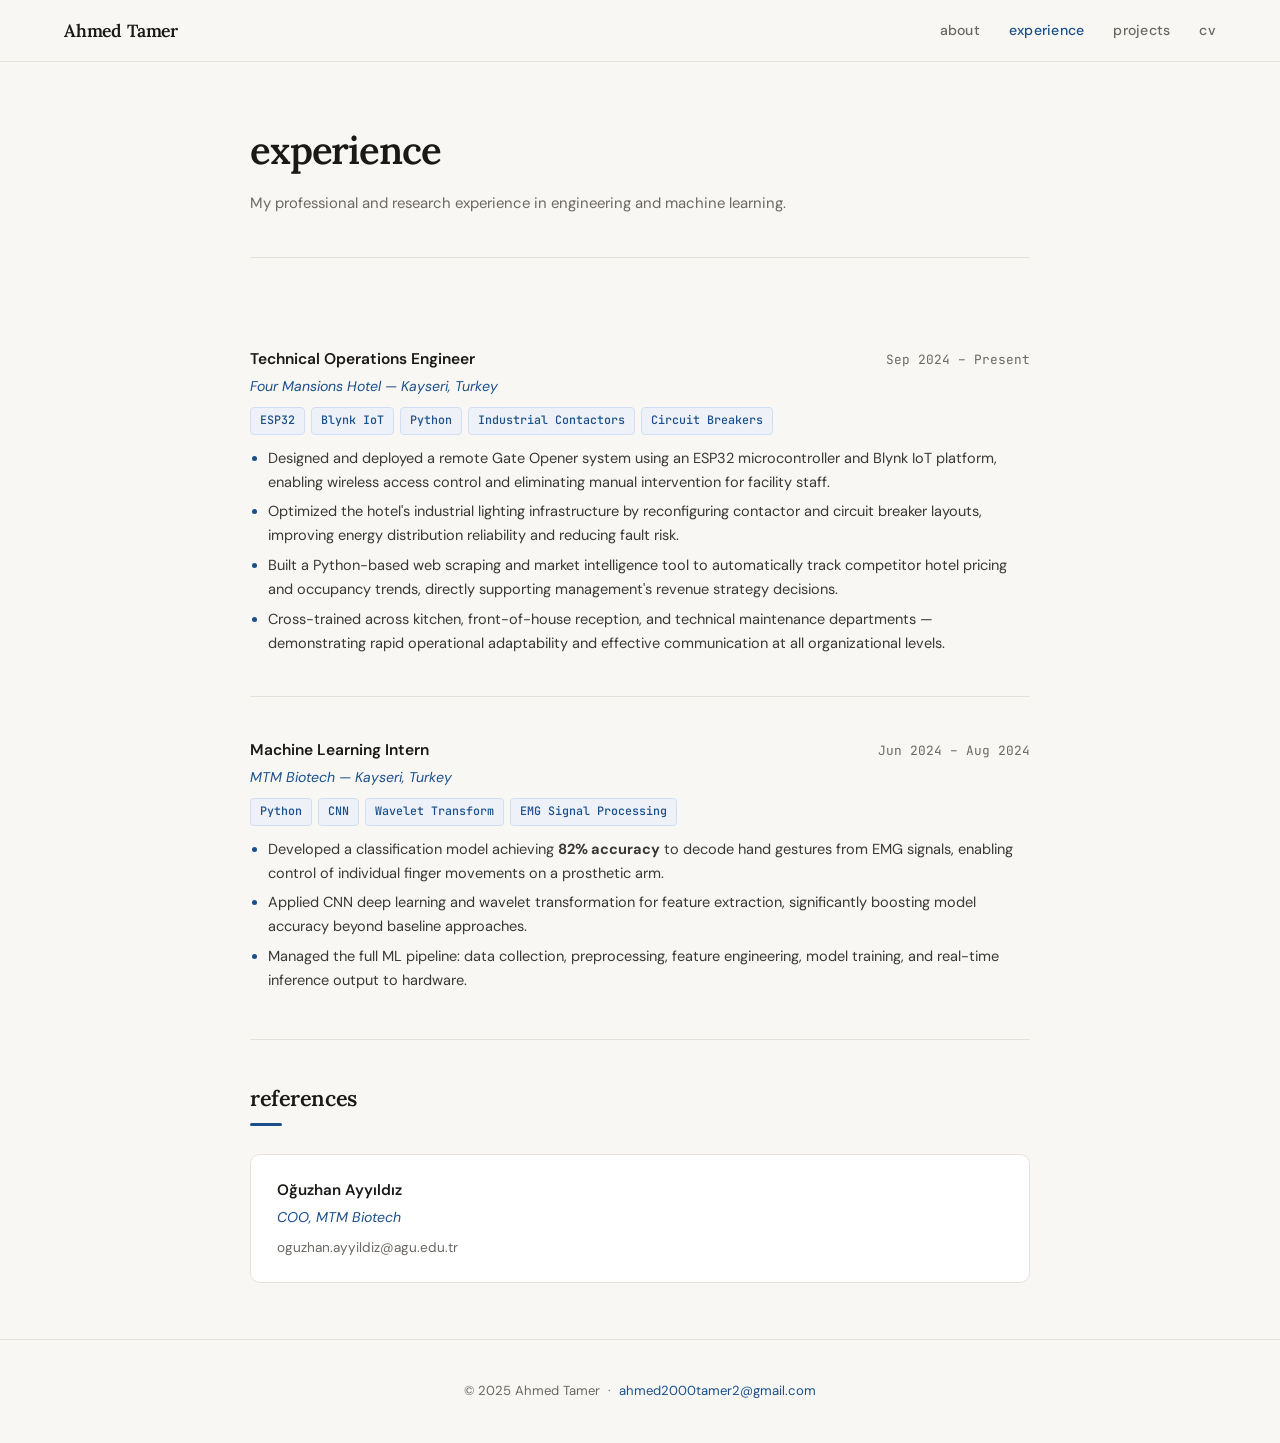
==== experience.html @ ce0d5259 "Add files via upload" ====
<!DOCTYPE html>
<html lang="en">
<head>
  <meta charset="UTF-8"/>
  <meta name="viewport" content="width=device-width, initial-scale=1.0"/>
  <title>Experience | Ahmed Tamer</title>
  <link rel="stylesheet" href="assets/style.css"/>
</head>
<body>
<nav>
  <a class="nav-brand" href="index.html">Ahmed Tamer</a>
  <ul class="nav-links">
    <li><a href="index.html">about</a></li>
    <li><a href="experience.html" class="active">experience</a></li>
    <li><a href="projects.html">projects</a></li>
    <li><a href="assets/pdf/cv.pdf" target="_blank">cv</a></li>
  </ul>
</nav>

<main class="page">
  <div class="page-header fade-up">
    <h1>experience</h1>
    <p>My professional and research experience in engineering and machine learning.</p>
  </div>

  <section class="fade-up">
    <div class="exp-item">
      <div class="exp-header">
        <span class="exp-title">Technical Operations Engineer</span>
        <span class="exp-date">Sep 2024 – Present</span>
      </div>
      <div class="exp-company">Four Mansions Hotel — Kayseri, Turkey</div>
      <div class="tech-stack">
        <span class="tag">ESP32</span>
        <span class="tag">Blynk IoT</span>
        <span class="tag">Python</span>
        <span class="tag">Industrial Contactors</span>
        <span class="tag">Circuit Breakers</span>
      </div>
      <ul class="exp-bullets">
        <li>Designed and deployed a remote Gate Opener system using an ESP32 microcontroller and Blynk IoT platform, enabling wireless access control and eliminating manual intervention for facility staff.</li>
        <li>Optimized the hotel's industrial lighting infrastructure by reconfiguring contactor and circuit breaker layouts, improving energy distribution reliability and reducing fault risk.</li>
        <li>Built a Python-based web scraping and market intelligence tool to automatically track competitor hotel pricing and occupancy trends, directly supporting management's revenue strategy decisions.</li>
        <li>Cross-trained across kitchen, front-of-house reception, and technical maintenance departments — demonstrating rapid operational adaptability and effective communication at all organizational levels.</li>
      </ul>
    </div>

    <div class="exp-item" style="margin-top:2.5rem; padding-top:2.5rem; border-top:1px solid var(--border);">
      <div class="exp-header">
        <span class="exp-title">Machine Learning Intern</span>
        <span class="exp-date">Jun 2024 – Aug 2024</span>
      </div>
      <div class="exp-company">MTM Biotech — Kayseri, Turkey</div>
      <div class="tech-stack">
        <span class="tag">Python</span>
        <span class="tag">CNN</span>
        <span class="tag">Wavelet Transform</span>
        <span class="tag">EMG Signal Processing</span>
      </div>
      <ul class="exp-bullets">
        <li>Developed a classification model achieving <strong>82% accuracy</strong> to decode hand gestures from EMG signals, enabling control of individual finger movements on a prosthetic arm.</li>
        <li>Applied CNN deep learning and wavelet transformation for feature extraction, significantly boosting model accuracy beyond baseline approaches.</li>
        <li>Managed the full ML pipeline: data collection, preprocessing, feature engineering, model training, and real-time inference output to hardware.</li>
      </ul>
    </div>
  </section>

  <!-- REFERENCE -->
  <section class="fade-up">
    <h2 class="section-title">references</h2>
    <div style="background:var(--surface);border:1px solid var(--border);border-radius:10px;padding:1.4rem 1.6rem;">
      <div style="font-weight:600;font-size:0.95rem;">Oğuzhan Ayyıldız</div>
      <div style="font-size:0.88rem;color:var(--accent);font-style:italic;margin-top:0.15rem;">COO, MTM Biotech</div>
      <a href="mailto:oguzhan.ayyildiz@agu.edu.tr" style="font-size:0.85rem;color:var(--muted);text-decoration:none;display:inline-block;margin-top:0.35rem;">oguzhan.ayyildiz@agu.edu.tr</a>
    </div>
  </section>
</main>

<footer>
  <p>© 2025 Ahmed Tamer &nbsp;·&nbsp; <a href="mailto:ahmed2000tamer2@gmail.com">ahmed2000tamer2@gmail.com</a></p>
</footer>
</body>
</html>
---- assets/style.css ----
@import url('https://fonts.googleapis.com/css2?family=Lora:ital,wght@0,400;0,600;1,400&family=DM+Sans:wght@300;400;500;600&family=JetBrains+Mono:wght@400;500&display=swap');

:root {
  --bg: #f8f7f4;
  --surface: #ffffff;
  --border: #e5e2db;
  --text: #1a1917;
  --muted: #6b6762;
  --accent: #1a4f8a;
  --accent-light: #e8f0fb;
  --tag-bg: #eef2f8;
  --tag-text: #1a4f8a;
  --nav-h: 62px;
}

*, *::before, *::after { box-sizing: border-box; margin: 0; padding: 0; }
html { scroll-behavior: smooth; }
body {
  font-family: 'DM Sans', sans-serif;
  background: var(--bg);
  color: var(--text);
  font-size: 15.5px;
  line-height: 1.7;
}

/* NAV */
nav {
  position: sticky; top: 0; z-index: 100;
  background: rgba(248,247,244,0.93);
  backdrop-filter: blur(10px);
  border-bottom: 1px solid var(--border);
  height: var(--nav-h);
  display: flex; align-items: center; justify-content: space-between;
  padding: 0 clamp(1.5rem, 5vw, 4rem);
}
.nav-brand {
  font-family: 'Lora', serif; font-size: 1.1rem; font-weight: 600;
  color: var(--text); text-decoration: none; letter-spacing: -0.01em;
}
.nav-links { display: flex; gap: 1.8rem; list-style: none; }
.nav-links a {
  font-size: 0.88rem; font-weight: 500; color: var(--muted);
  text-decoration: none; letter-spacing: 0.02em; text-transform: lowercase;
  transition: color 0.2s;
}
.nav-links a:hover, .nav-links a.active { color: var(--accent); }

/* LAYOUT */
.page { max-width: 860px; margin: 0 auto; padding: 0 clamp(1.2rem, 4vw, 2.5rem); }

/* PAGE HEADER */
.page-header { padding: 3.5rem 0 2.5rem; border-bottom: 1px solid var(--border); margin-bottom: 3rem; }
.page-header h1 {
  font-family: 'Lora', serif; font-size: clamp(1.8rem, 4vw, 2.4rem);
  font-weight: 600; letter-spacing: -0.03em;
}
.page-header p { color: var(--muted); font-size: 0.93rem; margin-top: 0.5rem; }

/* SECTION */
section { padding: 2.5rem 0; border-bottom: 1px solid var(--border); }
section:last-of-type { border-bottom: none; }
.section-title {
  font-family: 'Lora', serif; font-size: 1.35rem; font-weight: 600;
  letter-spacing: -0.02em; margin-bottom: 1.8rem;
}
.section-title::after {
  content: ''; display: block; width: 32px; height: 3px;
  background: var(--accent); margin-top: 0.4rem; border-radius: 2px;
}

/* TAGS */
.tech-stack { display: flex; flex-wrap: wrap; gap: 0.4rem; margin-bottom: 0.75rem; }
.tag {
  font-size: 0.73rem; font-family: 'JetBrains Mono', monospace;
  background: var(--tag-bg); color: var(--tag-text);
  border-radius: 4px; padding: 0.18rem 0.55rem;
  border: 1px solid #d0dff5; font-weight: 500;
}

/* EXPERIENCE */
.exp-item { margin-bottom: 2.2rem; }
.exp-item:last-child { margin-bottom: 0; }
.exp-header { display: flex; justify-content: space-between; align-items: baseline; flex-wrap: wrap; gap: 0.3rem; margin-bottom: 0.2rem; }
.exp-title { font-weight: 600; font-size: 0.97rem; }
.exp-date { font-size: 0.8rem; color: var(--muted); font-family: 'JetBrains Mono', monospace; white-space: nowrap; }
.exp-company { font-size: 0.88rem; color: var(--accent); margin-bottom: 0.5rem; font-style: italic; }
.exp-bullets { padding-left: 1.1rem; }
.exp-bullets li { font-size: 0.91rem; color: #3a3835; margin-bottom: 0.35rem; line-height: 1.65; }
.exp-bullets li::marker { color: var(--accent); }

/* PROJECT CARDS */
.projects-grid { display: grid; grid-template-columns: repeat(auto-fill, minmax(360px, 1fr)); gap: 1.2rem; }
.project-card {
  background: var(--surface); border: 1px solid var(--border); border-radius: 10px;
  padding: 1.4rem 1.5rem; transition: border-color 0.2s, box-shadow 0.2s, transform 0.2s;
  position: relative; overflow: hidden;
}
.project-card::before {
  content: ''; position: absolute; top: 0; left: 0; right: 0; height: 3px;
  background: linear-gradient(90deg, var(--accent), #2d6bb0); opacity: 0; transition: opacity 0.25s;
}
.project-card:hover { border-color: #c8d8f0; box-shadow: 0 4px 20px rgba(26,79,138,0.08); transform: translateY(-2px); }
.project-card:hover::before { opacity: 1; }
.project-card-header { display: flex; justify-content: space-between; align-items: flex-start; gap: 0.8rem; margin-bottom: 0.5rem; }
.project-name { font-weight: 600; font-size: 0.94rem; line-height: 1.3; }
.project-date-tag {
  font-size: 0.72rem; font-family: 'JetBrains Mono', monospace; color: var(--muted);
  background: var(--bg); border: 1px solid var(--border); border-radius: 4px;
  padding: 0.15rem 0.45rem; white-space: nowrap; flex-shrink: 0;
}
.project-desc { font-size: 0.86rem; color: var(--muted); line-height: 1.6; margin-bottom: 0.9rem; }
.ongoing-badge {
  display: inline-block; font-size: 0.7rem; font-family: 'JetBrains Mono', monospace;
  background: #fff3e0; color: #bf6800; border: 1px solid #ffd08a;
  border-radius: 99px; padding: 0.12rem 0.55rem; margin-bottom: 0.6rem; font-weight: 500;
}

/* SKILLS */
.skills-grid { display: grid; grid-template-columns: repeat(auto-fill, minmax(260px, 1fr)); gap: 1.2rem; }
.skill-group { background: var(--surface); border: 1px solid var(--border); border-radius: 10px; padding: 1.2rem 1.4rem; }
.skill-group-label { font-size: 0.75rem; font-weight: 600; text-transform: uppercase; letter-spacing: 0.08em; color: var(--accent); margin-bottom: 0.75rem; }
.skill-tags { display: flex; flex-wrap: wrap; gap: 0.4rem; }

/* EDUCATION */
.edu-block { display: flex; justify-content: space-between; align-items: start; flex-wrap: wrap; gap: 0.8rem; padding: 1.4rem; background: var(--surface); border: 1px solid var(--border); border-radius: 10px; }
.edu-degree { font-weight: 600; font-size: 0.97rem; }
.edu-uni { font-size: 0.88rem; color: var(--accent); font-style: italic; margin-top: 0.15rem; }
.edu-detail { font-size: 0.85rem; color: var(--muted); margin-top: 0.35rem; }
.edu-gpa { font-family: 'JetBrains Mono', monospace; font-size: 0.85rem; color: var(--muted); background: var(--bg); border: 1px solid var(--border); border-radius: 6px; padding: 0.3rem 0.8rem; text-align: center; white-space: nowrap; }
.edu-gpa span { display: block; font-size: 1.15rem; font-weight: 600; color: var(--accent); }

/* CONTACT CHIPS */
.contact-chip {
  display: inline-flex; align-items: center; gap: 0.4rem;
  padding: 0.32rem 0.85rem; background: var(--surface);
  border: 1px solid var(--border); border-radius: 99px;
  font-size: 0.8rem; color: var(--muted); text-decoration: none; transition: border-color 0.2s, color 0.2s;
}
.contact-chip:hover { border-color: var(--accent); color: var(--accent); }
.contact-chip svg { width: 13px; height: 13px; }

/* FOOTER */
footer { text-align: center; padding: 2.5rem 1rem; font-size: 0.82rem; color: var(--muted); border-top: 1px solid var(--border); margin-top: 1rem; }
footer a { color: var(--accent); text-decoration: none; }

/* FADE */
@keyframes fadeUp { from { opacity:0; transform:translateY(16px); } to { opacity:1; transform:translateY(0); } }
.fade-up { animation: fadeUp 0.55s ease both; }

/* RESPONSIVE */
@media (max-width: 640px) {
  .projects-grid { grid-template-columns: 1fr; }
  .skills-grid { grid-template-columns: 1fr; }
  #about-hero { grid-template-columns: 1fr; }
  .hero-avatar { order: -1; }
}
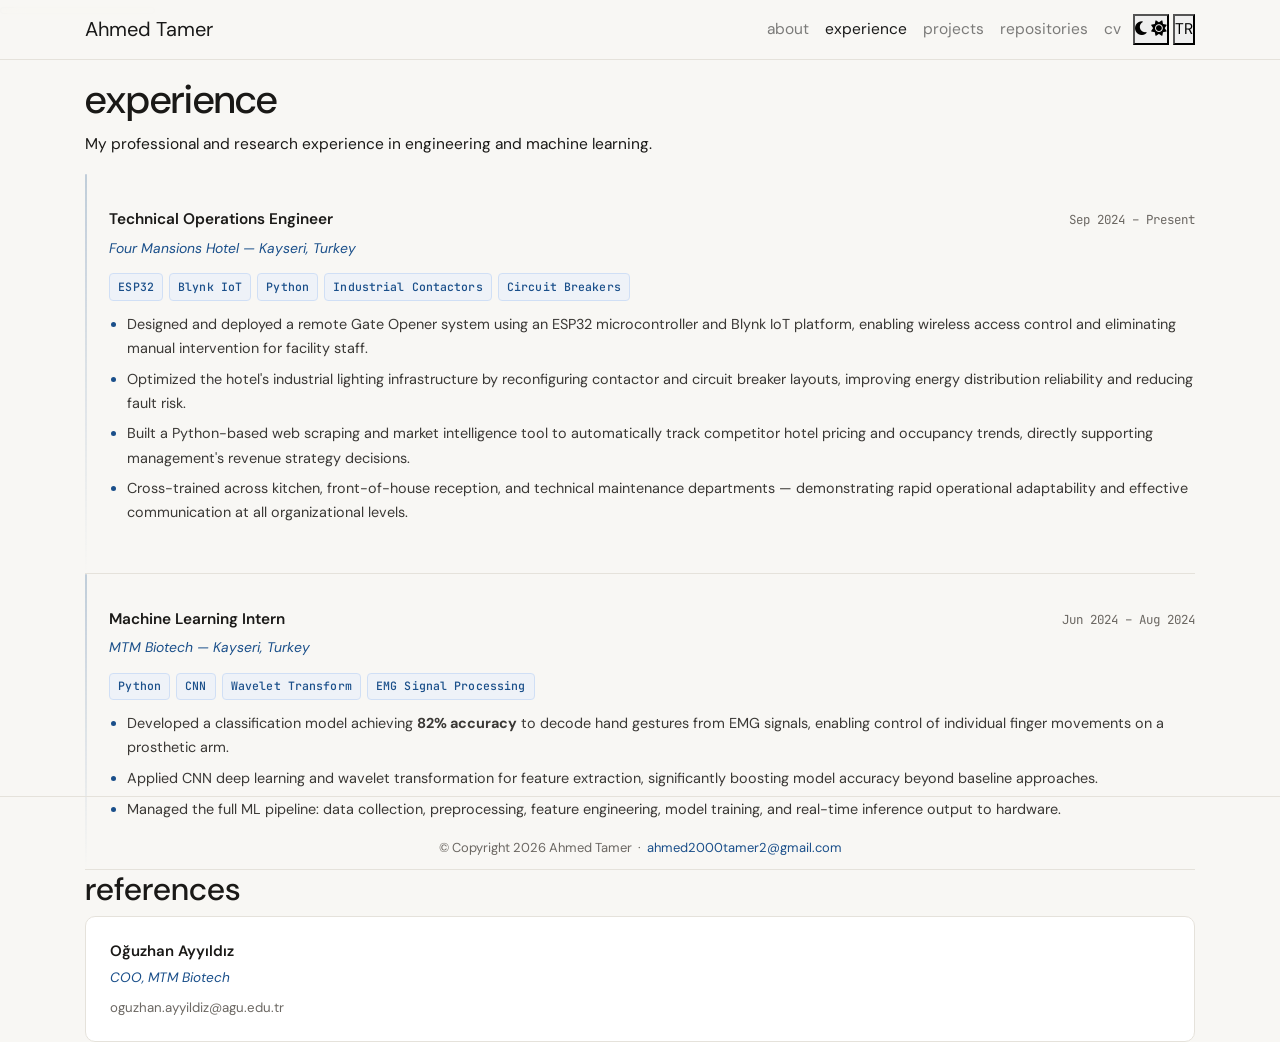
==== commit c9b9df47: "Update experience.html" ====
--- a/experience.html
+++ b/experience.html
@@ -1,83 +1,221 @@
 <!DOCTYPE html>
-<html lang="en">
+<html lang="en" data-theme="light" data-lang="en">
 <head>
   <meta charset="UTF-8"/>
   <meta name="viewport" content="width=device-width, initial-scale=1.0"/>
   <title>Experience | Ahmed Tamer</title>
+  <link rel="icon" type="image/jpeg" href="assets/img/ahmed1.jpeg">
+  <link rel="stylesheet" href="https://cdnjs.cloudflare.com/ajax/libs/bootstrap/4.6.2/css/bootstrap.min.css"/>
+  <link rel="stylesheet" href="https://cdnjs.cloudflare.com/ajax/libs/font-awesome/6.5.0/css/all.min.css"/>
+  <link rel="preconnect" href="https://fonts.googleapis.com">
+  <link href="https://fonts.googleapis.com/css2?family=Lora:ital,wght@0,400;0,600;0,700;1,400&family=DM+Sans:wght@300;400;500;600&family=JetBrains+Mono:wght@400;500&display=swap" rel="stylesheet">
   <link rel="stylesheet" href="assets/style.css"/>
 </head>
-<body>
-<nav>
-  <a class="nav-brand" href="index.html">Ahmed Tamer</a>
-  <ul class="nav-links">
-    <li><a href="index.html">about</a></li>
-    <li><a href="experience.html" class="active">experience</a></li>
-    <li><a href="projects.html">projects</a></li>
-    <li><a href="assets/pdf/cv.pdf" target="_blank">cv</a></li>
-  </ul>
-</nav>
-
-<main class="page">
-  <div class="page-header fade-up">
-    <h1>experience</h1>
-    <p>My professional and research experience in engineering and machine learning.</p>
+<body class="fixed-top-nav">
+
+<!-- ── NAVBAR ── -->
+<header>
+  <nav id="navbar" class="navbar navbar-light navbar-expand-sm fixed-top">
+    <div class="container">
+      <a class="navbar-brand" href="index.html">Ahmed Tamer</a>
+      <button class="navbar-toggler collapsed ml-auto" type="button"
+        data-toggle="collapse" data-target="#navbarNav"
+        aria-controls="navbarNav" aria-expanded="false" aria-label="Toggle navigation">
+        <span class="sr-only">Toggle navigation</span>
+        <span class="icon-bar top-bar"></span>
+        <span class="icon-bar middle-bar"></span>
+        <span class="icon-bar bottom-bar"></span>
+      </button>
+      <div class="collapse navbar-collapse text-right" id="navbarNav">
+        <ul class="navbar-nav ml-auto flex-nowrap align-items-center">
+          <li class="nav-item"><a class="nav-link" href="index.html" data-i18n="nav_about">about</a></li>
+          <li class="nav-item active"><a class="nav-link" href="experience.html" data-i18n="nav_experience">experience</a></li>
+          <li class="nav-item"><a class="nav-link" href="projects.html" data-i18n="nav_projects">projects</a></li>
+          <li class="nav-item"><a class="nav-link" href="repositories.html" data-i18n="nav_repositories">repositories</a></li>
+          <li class="nav-item"><a class="nav-link" href="assets/pdf/cv.pdf" target="_blank" data-i18n="nav_cv">cv</a></li>
+          <li class="nav-item ml-1">
+            <button id="light-toggle" title="Change theme">
+              <i class="fas fa-moon"></i>
+              <i class="fas fa-sun"></i>
+            </button>
+          </li>
+          <li class="nav-item ml-1">
+            <button id="lang-toggle" title="Change language">TR</button>
+          </li>
+        </ul>
+      </div>
+    </div>
+  </nav>
+  <progress id="progress" value="0">
+    <div class="progress-container"><span class="progress-bar"></span></div>
+  </progress>
+</header>
+
+<!-- ── MAIN ── -->
+<div class="container mt-5">
+  <div class="post fade-up">
+    <article>
+
+      <h1 class="page-h1" data-i18n="page_h1">experience</h1>
+      <p class="page-subtitle" data-i18n="page_subtitle">My professional and research experience in engineering and machine learning.</p>
+
+      <!-- EXP 1 -->
+      <div class="exp-item">
+        <div class="exp-header">
+          <span class="exp-title" data-i18n="exp1_title">Technical Operations Engineer</span>
+          <span class="exp-date" data-i18n="exp1_date">Sep 2024 – Present</span>
+        </div>
+        <div class="exp-company" data-i18n="exp1_company">Four Mansions Hotel — Kayseri, Turkey</div>
+        <div class="tech-stack">
+          <span class="tag">ESP32</span>
+          <span class="tag">Blynk IoT</span>
+          <span class="tag">Python</span>
+          <span class="tag">Industrial Contactors</span>
+          <span class="tag">Circuit Breakers</span>
+        </div>
+        <ul class="exp-bullets" data-i18n="exp1_bullets" data-i18n-html>
+          <li>Designed and deployed a remote Gate Opener system using an ESP32 microcontroller and Blynk IoT platform, enabling wireless access control and eliminating manual intervention for facility staff.</li>
+          <li>Optimized the hotel's industrial lighting infrastructure by reconfiguring contactor and circuit breaker layouts, improving energy distribution reliability and reducing fault risk.</li>
+          <li>Built a Python-based web scraping and market intelligence tool to automatically track competitor hotel pricing and occupancy trends, directly supporting management's revenue strategy decisions.</li>
+          <li>Cross-trained across kitchen, front-of-house reception, and technical maintenance departments — demonstrating rapid operational adaptability and effective communication at all organizational levels.</li>
+        </ul>
+      </div>
+
+      <!-- EXP 2 -->
+      <div class="exp-item exp-divider">
+        <div class="exp-header">
+          <span class="exp-title" data-i18n="exp2_title">Machine Learning Intern</span>
+          <span class="exp-date" data-i18n="exp2_date">Jun 2024 – Aug 2024</span>
+        </div>
+        <div class="exp-company" data-i18n="exp2_company">MTM Biotech — Kayseri, Turkey</div>
+        <div class="tech-stack">
+          <span class="tag">Python</span>
+          <span class="tag">CNN</span>
+          <span class="tag">Wavelet Transform</span>
+          <span class="tag">EMG Signal Processing</span>
+        </div>
+        <ul class="exp-bullets" data-i18n="exp2_bullets" data-i18n-html>
+          <li>Developed a classification model achieving <strong>82% accuracy</strong> to decode hand gestures from EMG signals, enabling control of individual finger movements on a prosthetic arm.</li>
+          <li>Applied CNN deep learning and wavelet transformation for feature extraction, significantly boosting model accuracy beyond baseline approaches.</li>
+          <li>Managed the full ML pipeline: data collection, preprocessing, feature engineering, model training, and real-time inference output to hardware.</li>
+        </ul>
+      </div>
+
+      <!-- REFERENCES -->
+      <h2 data-i18n="section_references">references</h2>
+      <div class="ref-card">
+        <div class="ref-name">Oğuzhan Ayyıldız</div>
+        <div class="ref-role" data-i18n="ref_role">COO, MTM Biotech</div>
+        <a class="ref-email" href="mailto:oguzhan.ayyildiz@agu.edu.tr">oguzhan.ayyildiz@agu.edu.tr</a>
+      </div>
+
+    </article>
   </div>
-
-  <section class="fade-up">
-    <div class="exp-item">
-      <div class="exp-header">
-        <span class="exp-title">Technical Operations Engineer</span>
-        <span class="exp-date">Sep 2024 – Present</span>
-      </div>
-      <div class="exp-company">Four Mansions Hotel — Kayseri, Turkey</div>
-      <div class="tech-stack">
-        <span class="tag">ESP32</span>
-        <span class="tag">Blynk IoT</span>
-        <span class="tag">Python</span>
-        <span class="tag">Industrial Contactors</span>
-        <span class="tag">Circuit Breakers</span>
-      </div>
-      <ul class="exp-bullets">
-        <li>Designed and deployed a remote Gate Opener system using an ESP32 microcontroller and Blynk IoT platform, enabling wireless access control and eliminating manual intervention for facility staff.</li>
-        <li>Optimized the hotel's industrial lighting infrastructure by reconfiguring contactor and circuit breaker layouts, improving energy distribution reliability and reducing fault risk.</li>
-        <li>Built a Python-based web scraping and market intelligence tool to automatically track competitor hotel pricing and occupancy trends, directly supporting management's revenue strategy decisions.</li>
-        <li>Cross-trained across kitchen, front-of-house reception, and technical maintenance departments — demonstrating rapid operational adaptability and effective communication at all organizational levels.</li>
-      </ul>
-    </div>
-
-    <div class="exp-item" style="margin-top:2.5rem; padding-top:2.5rem; border-top:1px solid var(--border);">
-      <div class="exp-header">
-        <span class="exp-title">Machine Learning Intern</span>
-        <span class="exp-date">Jun 2024 – Aug 2024</span>
-      </div>
-      <div class="exp-company">MTM Biotech — Kayseri, Turkey</div>
-      <div class="tech-stack">
-        <span class="tag">Python</span>
-        <span class="tag">CNN</span>
-        <span class="tag">Wavelet Transform</span>
-        <span class="tag">EMG Signal Processing</span>
-      </div>
-      <ul class="exp-bullets">
-        <li>Developed a classification model achieving <strong>82% accuracy</strong> to decode hand gestures from EMG signals, enabling control of individual finger movements on a prosthetic arm.</li>
-        <li>Applied CNN deep learning and wavelet transformation for feature extraction, significantly boosting model accuracy beyond baseline approaches.</li>
-        <li>Managed the full ML pipeline: data collection, preprocessing, feature engineering, model training, and real-time inference output to hardware.</li>
-      </ul>
-    </div>
-  </section>
-
-  <!-- REFERENCE -->
-  <section class="fade-up">
-    <h2 class="section-title">references</h2>
-    <div style="background:var(--surface);border:1px solid var(--border);border-radius:10px;padding:1.4rem 1.6rem;">
-      <div style="font-weight:600;font-size:0.95rem;">Oğuzhan Ayyıldız</div>
-      <div style="font-size:0.88rem;color:var(--accent);font-style:italic;margin-top:0.15rem;">COO, MTM Biotech</div>
-      <a href="mailto:oguzhan.ayyildiz@agu.edu.tr" style="font-size:0.85rem;color:var(--muted);text-decoration:none;display:inline-block;margin-top:0.35rem;">oguzhan.ayyildiz@agu.edu.tr</a>
-    </div>
-  </section>
-</main>
-
-<footer>
-  <p>© 2025 Ahmed Tamer &nbsp;·&nbsp; <a href="mailto:ahmed2000tamer2@gmail.com">ahmed2000tamer2@gmail.com</a></p>
+</div>
+
+<!-- ── FOOTER ── -->
+<footer class="fixed-bottom">
+  <div class="container mt-0">
+    <span data-i18n="footer_copy">© Copyright 2026 Ahmed Tamer</span>
+    &nbsp;·&nbsp; <a href="mailto:ahmed2000tamer2@gmail.com">ahmed2000tamer2@gmail.com</a>
+  </div>
 </footer>
+
+<script src="https://cdnjs.cloudflare.com/ajax/libs/jquery/3.6.0/jquery.min.js"></script>
+<script src="https://cdnjs.cloudflare.com/ajax/libs/bootstrap/4.6.2/js/bootstrap.bundle.min.js"></script>
+<script>
+const i18n = {
+  en: {
+    page_title: "Experience | Ahmed Tamer",
+    nav_about: "about", nav_experience: "experience", nav_projects: "projects",
+    nav_repositories: "repositories", nav_cv: "cv",
+    page_h1: "experience",
+    page_subtitle: "My professional and research experience in engineering and machine learning.",
+    exp1_title: "Technical Operations Engineer",
+    exp1_date: "Sep 2024 – Present",
+    exp1_company: "Four Mansions Hotel — Kayseri, Turkey",
+    exp1_bullets: `
+      <li>Designed and deployed a remote Gate Opener system using an ESP32 microcontroller and Blynk IoT platform, enabling wireless access control and eliminating manual intervention for facility staff.</li>
+      <li>Optimized the hotel's industrial lighting infrastructure by reconfiguring contactor and circuit breaker layouts, improving energy distribution reliability and reducing fault risk.</li>
+      <li>Built a Python-based web scraping and market intelligence tool to automatically track competitor hotel pricing and occupancy trends, directly supporting management's revenue strategy decisions.</li>
+      <li>Cross-trained across kitchen, front-of-house reception, and technical maintenance departments — demonstrating rapid operational adaptability and effective communication at all organizational levels.</li>`,
+    exp2_title: "Machine Learning Intern",
+    exp2_date: "Jun 2024 – Aug 2024",
+    exp2_company: "MTM Biotech — Kayseri, Turkey",
+    exp2_bullets: `
+      <li>Developed a classification model achieving <strong>82% accuracy</strong> to decode hand gestures from EMG signals, enabling control of individual finger movements on a prosthetic arm.</li>
+      <li>Applied CNN deep learning and wavelet transformation for feature extraction, significantly boosting model accuracy beyond baseline approaches.</li>
+      <li>Managed the full ML pipeline: data collection, preprocessing, feature engineering, model training, and real-time inference output to hardware.</li>`,
+    section_references: "references",
+    ref_role: "COO, MTM Biotech",
+    footer_copy: "© Copyright 2026 Ahmed Tamer"
+  },
+  tr: {
+    page_title: "Deneyim | Ahmed Tamer",
+    nav_about: "hakkımda", nav_experience: "deneyim", nav_projects: "projeler",
+    nav_repositories: "depolar", nav_cv: "özgeçmiş",
+    page_h1: "deneyim",
+    page_subtitle: "Mühendislik ve makine öğrenmesindeki mesleki ve araştırma deneyimim.",
+    exp1_title: "Teknik Operasyon Mühendisi",
+    exp1_date: "Eyl 2024 – Günümüz",
+    exp1_company: "Four Mansions Hotel — Kayseri, Türkiye",
+    exp1_bullets: `
+      <li>ESP32 mikrodenetleyici ve Blynk IoT platformu kullanarak uzaktan Kapı Açma sistemi tasarlayıp konuşlandırdım; tesis personeli için kablosuz erişim kontrolü sağlayarak manuel müdahale ihtiyacını ortadan kaldırdım.</li>
+      <li>Kontaktör ve devre kesici düzenlemelerini yeniden yapılandırarak otelin endüstriyel aydınlatma altyapısını optimize ettim; enerji dağıtım güvenilirliğini artırırken arıza riskini azalttım.</li>
+      <li>Rakip otel fiyatlandırma ve doluluk trendlerini otomatik takip eden Python tabanlı web kazıma ve pazar istihbarat aracı geliştirdim; yönetimin gelir stratejisi kararlarını doğrudan destekledim.</li>
+      <li>Mutfak, resepsiyon ve teknik bakım departmanlarında çapraz eğitim aldım — hızlı operasyonel uyum yeteneği ve tüm organizasyon düzeylerinde etkili iletişim becerisi sergiledim.</li>`,
+    exp2_title: "Makine Öğrenmesi Stajyeri",
+    exp2_date: "Haz 2024 – Ağu 2024",
+    exp2_company: "MTM Biotech — Kayseri, Türkiye",
+    exp2_bullets: `
+      <li>EMG sinyallerinden el hareketlerini çözmek için <strong>%82 doğruluk</strong> elde eden sınıflandırma modeli geliştirdim; protez bir kolda bireysel parmak hareketlerinin kontrolünü mümkün kıldım.</li>
+      <li>Model doğruluğunu temel yaklaşımların ötesinde önemli ölçüde artıran CNN derin öğrenme ve dalgacık dönüşümünü özellik çıkarımı için uyguladım.</li>
+      <li>Tam ML pipeline'ını yönettim: veri toplama, ön işleme, özellik mühendisliği, model eğitimi ve donanıma gerçek zamanlı çıkarım.</li>`,
+    section_references: "referanslar",
+    ref_role: "COO, MTM Biotech",
+    footer_copy: "© Telif Hakkı 2026 Ahmed Tamer"
+  }
+};
+
+function applyLang(lang) {
+  document.documentElement.setAttribute('data-lang', lang);
+  document.documentElement.setAttribute('lang', lang === 'tr' ? 'tr' : 'en');
+  document.title = i18n[lang].page_title;
+  document.querySelectorAll('[data-i18n]').forEach(el => {
+    const key = el.getAttribute('data-i18n');
+    if (i18n[lang][key] === undefined) return;
+    el.innerHTML = i18n[lang][key];
+  });
+  document.getElementById('lang-toggle').textContent = lang === 'en' ? 'TR' : 'EN';
+  localStorage.setItem('lang', lang);
+}
+
+window.addEventListener('DOMContentLoaded', () => {
+  const savedTheme = localStorage.getItem('theme');
+  if (savedTheme) document.documentElement.setAttribute('data-theme', savedTheme);
+  document.getElementById('light-toggle').addEventListener('click', () => {
+    const next = document.documentElement.getAttribute('data-theme') === 'light' ? 'dark' : 'light';
+    document.documentElement.setAttribute('data-theme', next);
+    localStorage.setItem('theme', next);
+  });
+
+  const savedLang = localStorage.getItem('lang') || 'en';
+  applyLang(savedLang);
+  document.getElementById('lang-toggle').addEventListener('click', () => {
+    const cur = document.documentElement.getAttribute('data-lang') || 'en';
+    applyLang(cur === 'en' ? 'tr' : 'en');
+  });
+
+  const progressBar = document.getElementById('progress');
+  if (progressBar) {
+    document.addEventListener('scroll', () => {
+      const scrollTop = window.scrollY;
+      const docHeight = document.documentElement.scrollHeight - window.innerHeight;
+      progressBar.value = docHeight > 0 ? (scrollTop / docHeight) * 100 : 0;
+      progressBar.max = 100;
+    });
+  }
+});
+</script>
 </body>
 </html>
--- a/assets/style.css
+++ b/assets/style.css
@@ -1,156 +1,320 @@
-@import url('https://fonts.googleapis.com/css2?family=Lora:ital,wght@0,400;0,600;1,400&family=DM+Sans:wght@300;400;500;600&family=JetBrains+Mono:wght@400;500&display=swap');
-
+@import url('https://fonts.googleapis.com/css2?family=Lora:ital,wght@0,400;0,600;1,400&family=DM+Sans:ital,opsz,wght@0,9..40,300;0,9..40,400;0,9..40,500;0,9..40,600;1,9..40,400&family=JetBrains+Mono:wght@400;500&display=swap');
+
+/* ─── TOKENS ─────────────────────────────────────── */
 :root {
-  --bg: #f8f7f4;
-  --surface: #ffffff;
-  --border: #e5e2db;
-  --text: #1a1917;
-  --muted: #6b6762;
-  --accent: #1a4f8a;
+  --bg:           #f8f7f4;
+  --surface:      #ffffff;
+  --border:       #e5e2db;
+  --border-hover: #c5d5ee;
+  --text:         #1a1917;
+  --muted:        #6b6762;
+  --subtle:       #938f8a;
+  --accent:       #1a4f8a;
+  --accent-dim:   #2d6bb0;
   --accent-light: #e8f0fb;
-  --tag-bg: #eef2f8;
-  --tag-text: #1a4f8a;
-  --nav-h: 62px;
-}
-
+  --tag-bg:       #eef2f8;
+  --tag-text:     #1a4f8a;
+  --tag-border:   #d0dff5;
+  --nav-h:        60px;
+  --page-w:       860px;
+  --page-pad:     clamp(1.2rem, 4vw, 2.5rem);
+  --section-gap:  3rem;
+}
+
+/* ─── RESET ───────────────────────────────────────── */
 *, *::before, *::after { box-sizing: border-box; margin: 0; padding: 0; }
-html { scroll-behavior: smooth; }
+html { scroll-behavior: smooth; -webkit-text-size-adjust: 100%; }
+
 body {
   font-family: 'DM Sans', sans-serif;
   background: var(--bg);
   color: var(--text);
   font-size: 15.5px;
-  line-height: 1.7;
-}
-
-/* NAV */
+  line-height: 1.75;
+  -webkit-font-smoothing: antialiased;
+}
+
+/* ─── NAV ─────────────────────────────────────────── */
 nav {
   position: sticky; top: 0; z-index: 100;
-  background: rgba(248,247,244,0.93);
-  backdrop-filter: blur(10px);
+  background: rgba(248,247,244,0.94);
+  backdrop-filter: blur(12px);
+  -webkit-backdrop-filter: blur(12px);
   border-bottom: 1px solid var(--border);
   height: var(--nav-h);
   display: flex; align-items: center; justify-content: space-between;
   padding: 0 clamp(1.5rem, 5vw, 4rem);
 }
 .nav-brand {
-  font-family: 'Lora', serif; font-size: 1.1rem; font-weight: 600;
-  color: var(--text); text-decoration: none; letter-spacing: -0.01em;
-}
-.nav-links { display: flex; gap: 1.8rem; list-style: none; }
+  font-family: 'Lora', serif;
+  font-size: 1.05rem; font-weight: 600;
+  color: var(--text); text-decoration: none;
+  letter-spacing: -0.01em;
+}
+.nav-links { display: flex; gap: 1.6rem; list-style: none; }
 .nav-links a {
-  font-size: 0.88rem; font-weight: 500; color: var(--muted);
-  text-decoration: none; letter-spacing: 0.02em; text-transform: lowercase;
-  transition: color 0.2s;
-}
-.nav-links a:hover, .nav-links a.active { color: var(--accent); }
-
-/* LAYOUT */
-.page { max-width: 860px; margin: 0 auto; padding: 0 clamp(1.2rem, 4vw, 2.5rem); }
-
-/* PAGE HEADER */
-.page-header { padding: 3.5rem 0 2.5rem; border-bottom: 1px solid var(--border); margin-bottom: 3rem; }
+  font-size: 0.86rem; font-weight: 500;
+  color: var(--muted); text-decoration: none;
+  letter-spacing: 0.02em; text-transform: lowercase;
+  transition: color 0.18s;
+  position: relative; padding-bottom: 2px;
+}
+.nav-links a::after {
+  content: ''; position: absolute; bottom: -1px; left: 0; right: 0;
+  height: 1.5px; background: var(--accent);
+  transform: scaleX(0); transform-origin: left;
+  transition: transform 0.2s ease;
+}
+.nav-links a:hover { color: var(--accent); }
+.nav-links a.active { color: var(--accent); }
+.nav-links a.active::after,
+.nav-links a:hover::after { transform: scaleX(1); }
+
+/* ─── PAGE WRAPPER ────────────────────────────────── */
+.page {
+  max-width: var(--page-w);
+  margin: 0 auto;
+  padding: 0 var(--page-pad);
+}
+
+/* ─── PAGE HEADER ─────────────────────────────────── */
+.page-header {
+  padding: 3.5rem 0 2.8rem;
+  border-bottom: 1px solid var(--border);
+  margin-bottom: var(--section-gap);
+}
 .page-header h1 {
-  font-family: 'Lora', serif; font-size: clamp(1.8rem, 4vw, 2.4rem);
-  font-weight: 600; letter-spacing: -0.03em;
-}
-.page-header p { color: var(--muted); font-size: 0.93rem; margin-top: 0.5rem; }
-
-/* SECTION */
-section { padding: 2.5rem 0; border-bottom: 1px solid var(--border); }
+  font-family: 'Lora', serif;
+  font-size: clamp(1.9rem, 4vw, 2.5rem);
+  font-weight: 600; letter-spacing: -0.03em; line-height: 1.15;
+}
+.page-header p {
+  color: var(--muted); font-size: 0.92rem;
+  margin-top: 0.55rem; line-height: 1.6;
+}
+
+/* ─── SECTIONS ────────────────────────────────────── */
+section {
+  padding: var(--section-gap) 0;
+  border-bottom: 1px solid var(--border);
+}
 section:last-of-type { border-bottom: none; }
+
 .section-title {
-  font-family: 'Lora', serif; font-size: 1.35rem; font-weight: 600;
-  letter-spacing: -0.02em; margin-bottom: 1.8rem;
+  font-family: 'Lora', serif;
+  font-size: 1.15rem; font-weight: 600;
+  letter-spacing: -0.02em;
+  color: var(--text);
+  margin-bottom: 1.8rem;
+  display: flex; align-items: center; gap: 0.75rem;
 }
 .section-title::after {
-  content: ''; display: block; width: 32px; height: 3px;
-  background: var(--accent); margin-top: 0.4rem; border-radius: 2px;
-}
-
-/* TAGS */
-.tech-stack { display: flex; flex-wrap: wrap; gap: 0.4rem; margin-bottom: 0.75rem; }
+  content: ''; flex: 1; height: 1px;
+  background: var(--border);
+}
+
+/* ─── TAGS ────────────────────────────────────────── */
+.tech-stack { display: flex; flex-wrap: wrap; gap: 0.35rem; margin-top: 0.85rem; }
 .tag {
-  font-size: 0.73rem; font-family: 'JetBrains Mono', monospace;
+  font-size: 0.72rem; font-family: 'JetBrains Mono', monospace;
   background: var(--tag-bg); color: var(--tag-text);
-  border-radius: 4px; padding: 0.18rem 0.55rem;
-  border: 1px solid #d0dff5; font-weight: 500;
-}
-
-/* EXPERIENCE */
-.exp-item { margin-bottom: 2.2rem; }
-.exp-item:last-child { margin-bottom: 0; }
-.exp-header { display: flex; justify-content: space-between; align-items: baseline; flex-wrap: wrap; gap: 0.3rem; margin-bottom: 0.2rem; }
-.exp-title { font-weight: 600; font-size: 0.97rem; }
-.exp-date { font-size: 0.8rem; color: var(--muted); font-family: 'JetBrains Mono', monospace; white-space: nowrap; }
-.exp-company { font-size: 0.88rem; color: var(--accent); margin-bottom: 0.5rem; font-style: italic; }
-.exp-bullets { padding-left: 1.1rem; }
-.exp-bullets li { font-size: 0.91rem; color: #3a3835; margin-bottom: 0.35rem; line-height: 1.65; }
+  border: 1px solid var(--tag-border);
+  border-radius: 4px; padding: 0.16rem 0.52rem;
+  font-weight: 500; letter-spacing: 0.01em;
+}
+
+/* ─── EXPERIENCE ──────────────────────────────────── */
+.exp-list { display: flex; flex-direction: column; gap: 0; }
+
+.exp-item {
+  position: relative;
+  padding: 2rem 0 2rem 1.5rem;
+  border-bottom: 1px solid var(--border);
+}
+.exp-item:first-child { padding-top: 0; }
+.exp-item:last-child { border-bottom: none; padding-bottom: 0; }
+
+/* Subtle left accent line */
+.exp-item::before {
+  content: '';
+  position: absolute; left: 0; top: 0; bottom: 0;
+  width: 2px;
+  background: linear-gradient(to bottom, var(--accent), transparent);
+  opacity: 0.25;
+  border-radius: 2px;
+}
+.exp-item:first-child::before { top: 0; }
+.exp-item:hover::before { opacity: 0.55; }
+
+.exp-header {
+  display: flex; justify-content: space-between;
+  align-items: baseline; flex-wrap: wrap;
+  gap: 0.4rem; margin-bottom: 0.15rem;
+}
+.exp-title { font-weight: 600; font-size: 0.96rem; }
+.exp-date {
+  font-size: 0.78rem; color: var(--muted);
+  font-family: 'JetBrains Mono', monospace; white-space: nowrap;
+}
+.exp-company {
+  font-size: 0.87rem; color: var(--accent);
+  font-style: italic; margin-bottom: 0.6rem;
+}
+.exp-bullets { padding-left: 1.1rem; margin-top: 0.7rem; }
+.exp-bullets li {
+  font-size: 0.9rem; color: #3a3835;
+  margin-bottom: 0.4rem; line-height: 1.68;
+}
 .exp-bullets li::marker { color: var(--accent); }
 
-/* PROJECT CARDS */
-.projects-grid { display: grid; grid-template-columns: repeat(auto-fill, minmax(360px, 1fr)); gap: 1.2rem; }
+/* ─── PROJECT CARDS ───────────────────────────────── */
+.projects-grid {
+  display: grid;
+  grid-template-columns: repeat(auto-fill, minmax(370px, 1fr));
+  gap: 1.1rem;
+}
+
 .project-card {
-  background: var(--surface); border: 1px solid var(--border); border-radius: 10px;
-  padding: 1.4rem 1.5rem; transition: border-color 0.2s, box-shadow 0.2s, transform 0.2s;
+  background: var(--surface);
+  border: 1px solid var(--border);
+  border-radius: 10px;
+  padding: 1.4rem 1.5rem;
+  transition: border-color 0.2s, box-shadow 0.2s, transform 0.2s;
   position: relative; overflow: hidden;
+  display: flex; flex-direction: column;
 }
 .project-card::before {
-  content: ''; position: absolute; top: 0; left: 0; right: 0; height: 3px;
-  background: linear-gradient(90deg, var(--accent), #2d6bb0); opacity: 0; transition: opacity 0.25s;
-}
-.project-card:hover { border-color: #c8d8f0; box-shadow: 0 4px 20px rgba(26,79,138,0.08); transform: translateY(-2px); }
+  content: ''; position: absolute;
+  top: 0; left: 0; right: 0; height: 2px;
+  background: linear-gradient(90deg, var(--accent), var(--accent-dim));
+  opacity: 0; transition: opacity 0.25s;
+}
+.project-card:hover {
+  border-color: var(--border-hover);
+  box-shadow: 0 4px 24px rgba(26,79,138,0.07);
+  transform: translateY(-2px);
+}
 .project-card:hover::before { opacity: 1; }
-.project-card-header { display: flex; justify-content: space-between; align-items: flex-start; gap: 0.8rem; margin-bottom: 0.5rem; }
-.project-name { font-weight: 600; font-size: 0.94rem; line-height: 1.3; }
+
+/* Category accent: left border color per section */
+.cat-ml .project-card    { border-left: 3px solid #1a4f8a; }
+.cat-hw .project-card    { border-left: 3px solid #2d8a5f; }
+.cat-sig .project-card   { border-left: 3px solid #8a4f1a; }
+.cat-ongoing .project-card { border-left: 3px solid #bf6800; }
+
+.project-card-header {
+  display: flex; justify-content: space-between;
+  align-items: flex-start; gap: 0.8rem;
+  margin-bottom: 0.55rem;
+}
+.project-name {
+  font-weight: 600; font-size: 0.93rem;
+  line-height: 1.35; color: var(--text);
+}
 .project-date-tag {
-  font-size: 0.72rem; font-family: 'JetBrains Mono', monospace; color: var(--muted);
-  background: var(--bg); border: 1px solid var(--border); border-radius: 4px;
-  padding: 0.15rem 0.45rem; white-space: nowrap; flex-shrink: 0;
-}
-.project-desc { font-size: 0.86rem; color: var(--muted); line-height: 1.6; margin-bottom: 0.9rem; }
+  font-size: 0.7rem; font-family: 'JetBrains Mono', monospace;
+  color: var(--muted);
+  background: var(--bg); border: 1px solid var(--border);
+  border-radius: 4px; padding: 0.12rem 0.45rem;
+  white-space: nowrap; flex-shrink: 0;
+}
+.project-desc {
+  font-size: 0.86rem; color: var(--muted);
+  line-height: 1.62; margin-bottom: 0; flex: 1;
+}
 .ongoing-badge {
-  display: inline-block; font-size: 0.7rem; font-family: 'JetBrains Mono', monospace;
-  background: #fff3e0; color: #bf6800; border: 1px solid #ffd08a;
-  border-radius: 99px; padding: 0.12rem 0.55rem; margin-bottom: 0.6rem; font-weight: 500;
-}
-
-/* SKILLS */
-.skills-grid { display: grid; grid-template-columns: repeat(auto-fill, minmax(260px, 1fr)); gap: 1.2rem; }
-.skill-group { background: var(--surface); border: 1px solid var(--border); border-radius: 10px; padding: 1.2rem 1.4rem; }
-.skill-group-label { font-size: 0.75rem; font-weight: 600; text-transform: uppercase; letter-spacing: 0.08em; color: var(--accent); margin-bottom: 0.75rem; }
-.skill-tags { display: flex; flex-wrap: wrap; gap: 0.4rem; }
-
-/* EDUCATION */
-.edu-block { display: flex; justify-content: space-between; align-items: start; flex-wrap: wrap; gap: 0.8rem; padding: 1.4rem; background: var(--surface); border: 1px solid var(--border); border-radius: 10px; }
+  display: inline-block;
+  font-size: 0.69rem; font-family: 'JetBrains Mono', monospace;
+  background: #fff8ec; color: #bf6800;
+  border: 1px solid #ffd08a;
+  border-radius: 99px; padding: 0.1rem 0.55rem;
+  margin-bottom: 0.55rem; font-weight: 500;
+}
+
+/* ─── EDUCATION ───────────────────────────────────── */
+.edu-block {
+  display: flex; justify-content: space-between;
+  align-items: start; flex-wrap: wrap;
+  gap: 0.8rem; padding: 1.4rem;
+  background: var(--surface); border: 1px solid var(--border);
+  border-radius: 10px;
+}
 .edu-degree { font-weight: 600; font-size: 0.97rem; }
-.edu-uni { font-size: 0.88rem; color: var(--accent); font-style: italic; margin-top: 0.15rem; }
-.edu-detail { font-size: 0.85rem; color: var(--muted); margin-top: 0.35rem; }
-.edu-gpa { font-family: 'JetBrains Mono', monospace; font-size: 0.85rem; color: var(--muted); background: var(--bg); border: 1px solid var(--border); border-radius: 6px; padding: 0.3rem 0.8rem; text-align: center; white-space: nowrap; }
+.edu-uni { font-size: 0.87rem; color: var(--accent); font-style: italic; margin-top: 0.12rem; }
+.edu-detail { font-size: 0.84rem; color: var(--muted); margin-top: 0.35rem; }
+.edu-gpa {
+  font-family: 'JetBrains Mono', monospace;
+  font-size: 0.83rem; color: var(--muted);
+  background: var(--bg); border: 1px solid var(--border);
+  border-radius: 6px; padding: 0.3rem 0.9rem;
+  text-align: center; white-space: nowrap;
+}
 .edu-gpa span { display: block; font-size: 1.15rem; font-weight: 600; color: var(--accent); }
 
-/* CONTACT CHIPS */
+/* ─── REFERENCE CARD ──────────────────────────────── */
+.ref-card {
+  background: var(--surface); border: 1px solid var(--border);
+  border-radius: 10px; padding: 1.3rem 1.5rem;
+}
+.ref-name { font-weight: 600; font-size: 0.94rem; }
+.ref-role { font-size: 0.85rem; color: var(--accent); font-style: italic; margin-top: 0.12rem; }
+.ref-email {
+  font-size: 0.83rem; color: var(--muted); text-decoration: none;
+  display: inline-block; margin-top: 0.35rem;
+  transition: color 0.18s;
+}
+.ref-email:hover { color: var(--accent); }
+
+/* ─── CONTACT CHIP ────────────────────────────────── */
 .contact-chip {
   display: inline-flex; align-items: center; gap: 0.4rem;
-  padding: 0.32rem 0.85rem; background: var(--surface);
-  border: 1px solid var(--border); border-radius: 99px;
-  font-size: 0.8rem; color: var(--muted); text-decoration: none; transition: border-color 0.2s, color 0.2s;
+  padding: 0.32rem 0.85rem;
+  background: var(--surface); border: 1px solid var(--border);
+  border-radius: 99px; font-size: 0.8rem; color: var(--muted);
+  text-decoration: none; transition: border-color 0.2s, color 0.2s;
 }
 .contact-chip:hover { border-color: var(--accent); color: var(--accent); }
-.contact-chip svg { width: 13px; height: 13px; }
-
-/* FOOTER */
-footer { text-align: center; padding: 2.5rem 1rem; font-size: 0.82rem; color: var(--muted); border-top: 1px solid var(--border); margin-top: 1rem; }
+
+/* ─── FOOTER ──────────────────────────────────────── */
+footer {
+  text-align: center; padding: 2.5rem 1rem;
+  font-size: 0.81rem; color: var(--muted);
+  border-top: 1px solid var(--border); margin-top: 2rem;
+}
 footer a { color: var(--accent); text-decoration: none; }
-
-/* FADE */
-@keyframes fadeUp { from { opacity:0; transform:translateY(16px); } to { opacity:1; transform:translateY(0); } }
-.fade-up { animation: fadeUp 0.55s ease both; }
-
-/* RESPONSIVE */
+footer a:hover { text-decoration: underline; }
+
+/* ─── ANIMATIONS ──────────────────────────────────── */
+@keyframes fadeUp {
+  from { opacity: 0; transform: translateY(18px); }
+  to   { opacity: 1; transform: translateY(0); }
+}
+.fade-up { animation: fadeUp 0.5s ease both; }
+.fade-up:nth-child(2) { animation-delay: 0.08s; }
+.fade-up:nth-child(3) { animation-delay: 0.16s; }
+.fade-up:nth-child(4) { animation-delay: 0.24s; }
+
+/* ─── SKILLS GRID ─────────────────────────────────── */
+.skills-grid { display: grid; grid-template-columns: repeat(auto-fill, minmax(260px, 1fr)); gap: 1.1rem; }
+.skill-group {
+  background: var(--surface); border: 1px solid var(--border);
+  border-radius: 10px; padding: 1.2rem 1.4rem;
+}
+.skill-group-label {
+  font-size: 0.72rem; font-weight: 600; text-transform: uppercase;
+  letter-spacing: 0.09em; color: var(--accent); margin-bottom: 0.75rem;
+}
+.skill-tags { display: flex; flex-wrap: wrap; gap: 0.35rem; }
+
+/* ─── RESPONSIVE ──────────────────────────────────── */
 @media (max-width: 640px) {
+  :root { --section-gap: 2.2rem; }
   .projects-grid { grid-template-columns: 1fr; }
-  .skills-grid { grid-template-columns: 1fr; }
-  #about-hero { grid-template-columns: 1fr; }
-  .hero-avatar { order: -1; }
-}
+  .skills-grid   { grid-template-columns: 1fr; }
+  .nav-links { gap: 1rem; }
+}
+
+@media (max-width: 480px) {
+  .nav-links a { font-size: 0.8rem; }
+  .page-header { padding: 2.5rem 0 2rem; }
+}
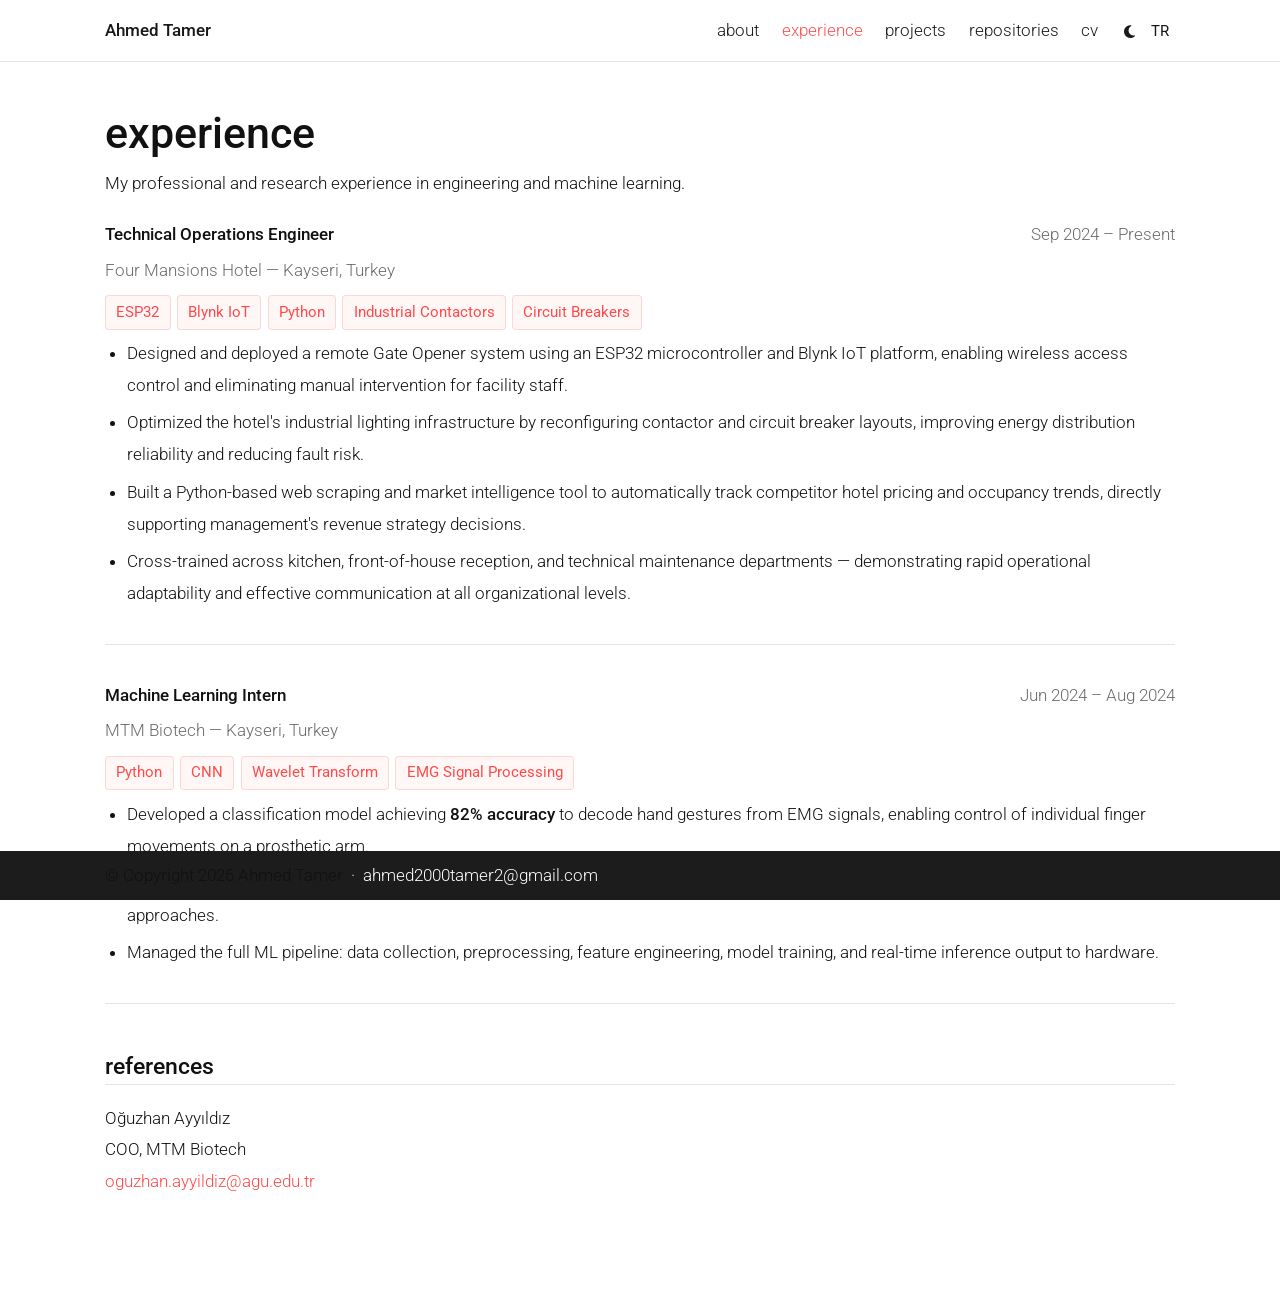
==== commit 980c7c31: "Update experience.html with new font and layout styles" ====
--- a/experience.html
+++ b/experience.html
@@ -8,12 +8,41 @@
   <link rel="stylesheet" href="https://cdnjs.cloudflare.com/ajax/libs/bootstrap/4.6.2/css/bootstrap.min.css"/>
   <link rel="stylesheet" href="https://cdnjs.cloudflare.com/ajax/libs/font-awesome/6.5.0/css/all.min.css"/>
   <link rel="preconnect" href="https://fonts.googleapis.com">
-  <link href="https://fonts.googleapis.com/css2?family=Lora:ital,wght@0,400;0,600;0,700;1,400&family=DM+Sans:wght@300;400;500;600&family=JetBrains+Mono:wght@400;500&display=swap" rel="stylesheet">
+  <link href="https://fonts.googleapis.com/css2?family=Roboto:ital,wght@0,300;0,400;0,500;0,700;1,300;1,400&display=swap" rel="stylesheet">
   <link rel="stylesheet" href="assets/style.css"/>
+  <style>
+    html, body,
+    p, li, div, span, a, td, th,
+    .post, .post article,
+    .exp-bullets, .exp-bullets li,
+    .project-desc,
+    .desc, .bio,
+    .skill-tags .tag,
+    .edu-block,
+    footer {
+      font-family: 'Roboto', sans-serif !important;
+      font-weight: 300 !important;
+      font-size: 17.28px !important;
+      line-height: 1.85 !important;
+    }
+    h1, h2, h3, h4, h5, h6,
+    .post-title, .exp-title, .project-name,
+    .skill-group-label, .edu-degree, .navbar-brand {
+      font-family: 'Roboto', sans-serif !important;
+      font-weight: 500 !important;
+    }
+    strong, b {
+      font-family: 'Roboto', sans-serif !important;
+      font-weight: 500 !important;
+    }
+    .tag, code, pre {
+      font-size: 15px !important;
+      line-height: 1.7 !important;
+    }
+  </style>
 </head>
 <body class="fixed-top-nav">
 
-<!-- ── NAVBAR ── -->
 <header>
   <nav id="navbar" class="navbar navbar-light navbar-expand-sm fixed-top">
     <div class="container">
@@ -35,8 +64,7 @@
           <li class="nav-item"><a class="nav-link" href="assets/pdf/cv.pdf" target="_blank" data-i18n="nav_cv">cv</a></li>
           <li class="nav-item ml-1">
             <button id="light-toggle" title="Change theme">
-              <i class="fas fa-moon"></i>
-              <i class="fas fa-sun"></i>
+              <i class="fas fa-moon"></i><i class="fas fa-sun"></i>
             </button>
           </li>
           <li class="nav-item ml-1">
@@ -51,7 +79,6 @@
   </progress>
 </header>
 
-<!-- ── MAIN ── -->
 <div class="container mt-5">
   <div class="post fade-up">
     <article>
@@ -59,7 +86,6 @@
       <h1 class="page-h1" data-i18n="page_h1">experience</h1>
       <p class="page-subtitle" data-i18n="page_subtitle">My professional and research experience in engineering and machine learning.</p>
 
-      <!-- EXP 1 -->
       <div class="exp-item">
         <div class="exp-header">
           <span class="exp-title" data-i18n="exp1_title">Technical Operations Engineer</span>
@@ -67,11 +93,8 @@
         </div>
         <div class="exp-company" data-i18n="exp1_company">Four Mansions Hotel — Kayseri, Turkey</div>
         <div class="tech-stack">
-          <span class="tag">ESP32</span>
-          <span class="tag">Blynk IoT</span>
-          <span class="tag">Python</span>
-          <span class="tag">Industrial Contactors</span>
-          <span class="tag">Circuit Breakers</span>
+          <span class="tag">ESP32</span><span class="tag">Blynk IoT</span>
+          <span class="tag">Python</span><span class="tag">Industrial Contactors</span><span class="tag">Circuit Breakers</span>
         </div>
         <ul class="exp-bullets" data-i18n="exp1_bullets" data-i18n-html>
           <li>Designed and deployed a remote Gate Opener system using an ESP32 microcontroller and Blynk IoT platform, enabling wireless access control and eliminating manual intervention for facility staff.</li>
@@ -81,7 +104,6 @@
         </ul>
       </div>
 
-      <!-- EXP 2 -->
       <div class="exp-item exp-divider">
         <div class="exp-header">
           <span class="exp-title" data-i18n="exp2_title">Machine Learning Intern</span>
@@ -89,10 +111,8 @@
         </div>
         <div class="exp-company" data-i18n="exp2_company">MTM Biotech — Kayseri, Turkey</div>
         <div class="tech-stack">
-          <span class="tag">Python</span>
-          <span class="tag">CNN</span>
-          <span class="tag">Wavelet Transform</span>
-          <span class="tag">EMG Signal Processing</span>
+          <span class="tag">Python</span><span class="tag">CNN</span>
+          <span class="tag">Wavelet Transform</span><span class="tag">EMG Signal Processing</span>
         </div>
         <ul class="exp-bullets" data-i18n="exp2_bullets" data-i18n-html>
           <li>Developed a classification model achieving <strong>82% accuracy</strong> to decode hand gestures from EMG signals, enabling control of individual finger movements on a prosthetic arm.</li>
@@ -101,7 +121,6 @@
         </ul>
       </div>
 
-      <!-- REFERENCES -->
       <h2 data-i18n="section_references">references</h2>
       <div class="ref-card">
         <div class="ref-name">Oğuzhan Ayyıldız</div>
@@ -113,7 +132,6 @@
   </div>
 </div>
 
-<!-- ── FOOTER ── -->
 <footer class="fixed-bottom">
   <div class="container mt-0">
     <span data-i18n="footer_copy">© Copyright 2026 Ahmed Tamer</span>
@@ -131,23 +149,13 @@
     nav_repositories: "repositories", nav_cv: "cv",
     page_h1: "experience",
     page_subtitle: "My professional and research experience in engineering and machine learning.",
-    exp1_title: "Technical Operations Engineer",
-    exp1_date: "Sep 2024 – Present",
+    exp1_title: "Technical Operations Engineer", exp1_date: "Sep 2024 – Present",
     exp1_company: "Four Mansions Hotel — Kayseri, Turkey",
-    exp1_bullets: `
-      <li>Designed and deployed a remote Gate Opener system using an ESP32 microcontroller and Blynk IoT platform, enabling wireless access control and eliminating manual intervention for facility staff.</li>
-      <li>Optimized the hotel's industrial lighting infrastructure by reconfiguring contactor and circuit breaker layouts, improving energy distribution reliability and reducing fault risk.</li>
-      <li>Built a Python-based web scraping and market intelligence tool to automatically track competitor hotel pricing and occupancy trends, directly supporting management's revenue strategy decisions.</li>
-      <li>Cross-trained across kitchen, front-of-house reception, and technical maintenance departments — demonstrating rapid operational adaptability and effective communication at all organizational levels.</li>`,
-    exp2_title: "Machine Learning Intern",
-    exp2_date: "Jun 2024 – Aug 2024",
+    exp1_bullets: `<li>Designed and deployed a remote Gate Opener system using an ESP32 microcontroller and Blynk IoT platform, enabling wireless access control and eliminating manual intervention for facility staff.</li><li>Optimized the hotel's industrial lighting infrastructure by reconfiguring contactor and circuit breaker layouts, improving energy distribution reliability and reducing fault risk.</li><li>Built a Python-based web scraping and market intelligence tool to automatically track competitor hotel pricing and occupancy trends, directly supporting management's revenue strategy decisions.</li><li>Cross-trained across kitchen, front-of-house reception, and technical maintenance departments — demonstrating rapid operational adaptability and effective communication at all organizational levels.</li>`,
+    exp2_title: "Machine Learning Intern", exp2_date: "Jun 2024 – Aug 2024",
     exp2_company: "MTM Biotech — Kayseri, Turkey",
-    exp2_bullets: `
-      <li>Developed a classification model achieving <strong>82% accuracy</strong> to decode hand gestures from EMG signals, enabling control of individual finger movements on a prosthetic arm.</li>
-      <li>Applied CNN deep learning and wavelet transformation for feature extraction, significantly boosting model accuracy beyond baseline approaches.</li>
-      <li>Managed the full ML pipeline: data collection, preprocessing, feature engineering, model training, and real-time inference output to hardware.</li>`,
-    section_references: "references",
-    ref_role: "COO, MTM Biotech",
+    exp2_bullets: `<li>Developed a classification model achieving <strong>82% accuracy</strong> to decode hand gestures from EMG signals, enabling control of individual finger movements on a prosthetic arm.</li><li>Applied CNN deep learning and wavelet transformation for feature extraction, significantly boosting model accuracy beyond baseline approaches.</li><li>Managed the full ML pipeline: data collection, preprocessing, feature engineering, model training, and real-time inference output to hardware.</li>`,
+    section_references: "references", ref_role: "COO, MTM Biotech",
     footer_copy: "© Copyright 2026 Ahmed Tamer"
   },
   tr: {
@@ -156,23 +164,13 @@
     nav_repositories: "depolar", nav_cv: "özgeçmiş",
     page_h1: "deneyim",
     page_subtitle: "Mühendislik ve makine öğrenmesindeki mesleki ve araştırma deneyimim.",
-    exp1_title: "Teknik Operasyon Mühendisi",
-    exp1_date: "Eyl 2024 – Günümüz",
+    exp1_title: "Teknik Operasyon Mühendisi", exp1_date: "Eyl 2024 – Günümüz",
     exp1_company: "Four Mansions Hotel — Kayseri, Türkiye",
-    exp1_bullets: `
-      <li>ESP32 mikrodenetleyici ve Blynk IoT platformu kullanarak uzaktan Kapı Açma sistemi tasarlayıp konuşlandırdım; tesis personeli için kablosuz erişim kontrolü sağlayarak manuel müdahale ihtiyacını ortadan kaldırdım.</li>
-      <li>Kontaktör ve devre kesici düzenlemelerini yeniden yapılandırarak otelin endüstriyel aydınlatma altyapısını optimize ettim; enerji dağıtım güvenilirliğini artırırken arıza riskini azalttım.</li>
-      <li>Rakip otel fiyatlandırma ve doluluk trendlerini otomatik takip eden Python tabanlı web kazıma ve pazar istihbarat aracı geliştirdim; yönetimin gelir stratejisi kararlarını doğrudan destekledim.</li>
-      <li>Mutfak, resepsiyon ve teknik bakım departmanlarında çapraz eğitim aldım — hızlı operasyonel uyum yeteneği ve tüm organizasyon düzeylerinde etkili iletişim becerisi sergiledim.</li>`,
-    exp2_title: "Makine Öğrenmesi Stajyeri",
-    exp2_date: "Haz 2024 – Ağu 2024",
+    exp1_bullets: `<li>ESP32 mikrodenetleyici ve Blynk IoT platformu kullanarak uzaktan Kapı Açma sistemi tasarlayıp konuşlandırdım; tesis personeli için kablosuz erişim kontrolü sağlayarak manuel müdahale ihtiyacını ortadan kaldırdım.</li><li>Kontaktör ve devre kesici düzenlemelerini yeniden yapılandırarak otelin endüstriyel aydınlatma altyapısını optimize ettim; enerji dağıtım güvenilirliğini artırırken arıza riskini azalttım.</li><li>Rakip otel fiyatlandırma ve doluluk trendlerini otomatik takip eden Python tabanlı web kazıma ve pazar istihbarat aracı geliştirdim; yönetimin gelir stratejisi kararlarını doğrudan destekledim.</li><li>Mutfak, resepsiyon ve teknik bakım departmanlarında çapraz eğitim aldım — hızlı operasyonel uyum yeteneği ve tüm organizasyon düzeylerinde etkili iletişim becerisi sergiledim.</li>`,
+    exp2_title: "Makine Öğrenmesi Stajyeri", exp2_date: "Haz 2024 – Ağu 2024",
     exp2_company: "MTM Biotech — Kayseri, Türkiye",
-    exp2_bullets: `
-      <li>EMG sinyallerinden el hareketlerini çözmek için <strong>%82 doğruluk</strong> elde eden sınıflandırma modeli geliştirdim; protez bir kolda bireysel parmak hareketlerinin kontrolünü mümkün kıldım.</li>
-      <li>Model doğruluğunu temel yaklaşımların ötesinde önemli ölçüde artıran CNN derin öğrenme ve dalgacık dönüşümünü özellik çıkarımı için uyguladım.</li>
-      <li>Tam ML pipeline'ını yönettim: veri toplama, ön işleme, özellik mühendisliği, model eğitimi ve donanıma gerçek zamanlı çıkarım.</li>`,
-    section_references: "referanslar",
-    ref_role: "COO, MTM Biotech",
+    exp2_bullets: `<li>EMG sinyallerinden el hareketlerini çözmek için <strong>%82 doğruluk</strong> elde eden sınıflandırma modeli geliştirdim; protez bir kolda bireysel parmak hareketlerinin kontrolünü mümkün kıldım.</li><li>Model doğruluğunu temel yaklaşımların ötesinde önemli ölçüde artıran CNN derin öğrenme ve dalgacık dönüşümünü özellik çıkarımı için uyguladım.</li><li>Tam ML pipeline'ını yönettim: veri toplama, ön işleme, özellik mühendisliği, model eğitimi ve donanıma gerçek zamanlı çıkarım.</li>`,
+    section_references: "referanslar", ref_role: "COO, MTM Biotech",
     footer_copy: "© Telif Hakkı 2026 Ahmed Tamer"
   }
 };
@@ -183,8 +181,7 @@
   document.title = i18n[lang].page_title;
   document.querySelectorAll('[data-i18n]').forEach(el => {
     const key = el.getAttribute('data-i18n');
-    if (i18n[lang][key] === undefined) return;
-    el.innerHTML = i18n[lang][key];
+    if (i18n[lang][key] !== undefined) el.innerHTML = i18n[lang][key];
   });
   document.getElementById('lang-toggle').textContent = lang === 'en' ? 'TR' : 'EN';
   localStorage.setItem('lang', lang);
@@ -198,20 +195,16 @@
     document.documentElement.setAttribute('data-theme', next);
     localStorage.setItem('theme', next);
   });
-
   const savedLang = localStorage.getItem('lang') || 'en';
   applyLang(savedLang);
   document.getElementById('lang-toggle').addEventListener('click', () => {
-    const cur = document.documentElement.getAttribute('data-lang') || 'en';
-    applyLang(cur === 'en' ? 'tr' : 'en');
+    applyLang(document.documentElement.getAttribute('data-lang') === 'en' ? 'tr' : 'en');
   });
-
   const progressBar = document.getElementById('progress');
   if (progressBar) {
     document.addEventListener('scroll', () => {
-      const scrollTop = window.scrollY;
       const docHeight = document.documentElement.scrollHeight - window.innerHeight;
-      progressBar.value = docHeight > 0 ? (scrollTop / docHeight) * 100 : 0;
+      progressBar.value = docHeight > 0 ? (window.scrollY / docHeight) * 100 : 0;
       progressBar.max = 100;
     });
   }
--- a/assets/style.css
+++ b/assets/style.css
@@ -1,320 +1,872 @@
-@import url('https://fonts.googleapis.com/css2?family=Lora:ital,wght@0,400;0,600;1,400&family=DM+Sans:ital,opsz,wght@0,9..40,300;0,9..40,400;0,9..40,500;0,9..40,600;1,9..40,400&family=JetBrains+Mono:wght@400;500&display=swap');
-
-/* ─── TOKENS ─────────────────────────────────────── */
+/* ============================================================
+   style.css  —  Ahmed Tamer Portfolio
+   ============================================================
+   
+   TABLE OF CONTENTS
+   ─────────────────────────────────────────────────────────────
+   1.  THEMING ENGINE          (CSS custom properties / variables)
+   2.  GLOBAL RESET & BASE     (body, typography defaults)
+   3.  TEXT STRUCTURE          (headings, paragraphs, links, code)
+   4.  SPACING & PADDING       (containers, sections, rhythm)
+   5.  NAVBAR                  (top navigation bar)
+   6.  PROGRESS BAR            (reading-progress indicator)
+   7.  PROFILE IMAGE           (circular photo float)
+   8.  SOCIAL / CONTACT ICONS  (email, github, linkedin …)
+   9.  EXPERIENCE ITEMS        (exp-item, exp-header, bullets)
+  10.  PROJECT CARDS           (projects-grid, project-card)
+  11.  SKILLS GRID             (skill-group, tags)
+  12.  EDUCATION BLOCK         (edu-block, edu-gpa)
+  13.  FOOTER                  (fixed-bottom strip)
+  14.  UTILITY                 (fade-up, view-all-link, badges)
+  15.  THEME TOGGLE ICONS      (sun/moon visibility swap)
+  16.  RESPONSIVE              (≤576 px breakpoints)
+   ============================================================ */
+
+
+/* ============================================================
+   1.  THEMING ENGINE
+   All colours live here. Swap a variable in ONE place and the
+   entire page updates — both light and dark modes.
+   ============================================================ */
+
 :root {
-  --bg:           #f8f7f4;
-  --surface:      #ffffff;
-  --border:       #e5e2db;
-  --border-hover: #c5d5ee;
-  --text:         #1a1917;
-  --muted:        #6b6762;
-  --subtle:       #938f8a;
-  --accent:       #1a4f8a;
-  --accent-dim:   #2d6bb0;
-  --accent-light: #e8f0fb;
-  --tag-bg:       #eef2f8;
-  --tag-text:     #1a4f8a;
-  --tag-border:   #d0dff5;
-  --nav-h:        60px;
-  --page-w:       860px;
-  --page-pad:     clamp(1.2rem, 4vw, 2.5rem);
-  --section-gap:  3rem;
-}
-
-/* ─── RESET ───────────────────────────────────────── */
-*, *::before, *::after { box-sizing: border-box; margin: 0; padding: 0; }
-html { scroll-behavior: smooth; -webkit-text-size-adjust: 100%; }
+  /* ── Backgrounds ── */
+  --bg:               #ffffff;
+  --card-bg:          #ffffff;
+  --footer-bg:        #1c1c1d;
+
+  /* ── Text ── */
+  --text:             #111111;
+  --text-light:       #6b6b6b;
+  --footer-text:      #e8e8e8;
+  --footer-link:      #ffffff;
+
+  /* ── Accent / brand ── */
+  --accent:           #ff4b4b;          /* primary red used for links, hover, tags */
+  --accent-hover:     #ff4b4b;
+  --accent-hover-fg:  #ffffff;
+
+  /* ── Borders & dividers ── */
+  --divider:          rgba(0, 0, 0, 0.10);
+
+  /* ── Code blocks ── */
+  --code-bg:          rgba(255, 75, 75, 0.05);
+
+  /* ── Callout blocks ── */
+  --tip-border:       #42b983;
+  --tip-bg:           #e2f5ec;
+  --tip-text:         #215d42;
+  --warning-border:   #e7c000;
+  --warning-bg:       #fff8d8;
+  --warning-text:     #6b5900;
+  --danger-border:    #cc0000;
+  --danger-bg:        #ffe0e0;
+  --danger-text:      #660000;
+}
+
+/* ── Dark mode overrides ── */
+html[data-theme="dark"] {
+  --bg:               #1c1c1d;
+  --card-bg:          #212529;
+  --footer-bg:        #e8e8e8;
+
+  --text:             #e8e8e8;
+  --text-light:       #e8e8e8;
+  --footer-text:      #1c1c1d;
+  --footer-link:      #000000;
+
+  --accent:           #2698ba;
+  --accent-hover:     #2698ba;
+
+  --divider:          #424246;
+  --code-bg:          #2c3237;
+}
+
+
+/* ============================================================
+   2.  GLOBAL RESET & BASE
+   ============================================================ */
+
+*,
+*::before,
+*::after {
+  box-sizing: border-box;
+}
+
+html {
+  scroll-behavior: smooth;
+}
 
 body {
-  font-family: 'DM Sans', sans-serif;
+  font-family: 'Roboto', sans-serif;
+  font-weight: 300;
+  font-size: 17.28px;
+  line-height: 1.85;
+  color: var(--text);
+  background-color: var(--bg);
+
+  padding-bottom: 70px;     /* room for fixed footer */
+}
+
+body.fixed-top-nav {
+  padding-top: 56px;        /* room for fixed navbar */
+}
+
+/* ── Maximum content width ── */
+.container {
+  max-width: 1100px;
+}
+
+
+/* ============================================================
+   3.  TEXT STRUCTURE & STYLING
+   ============================================================ */
+
+/* --- Headings --- */
+h1, h2, h3, h4, h5, h6 {
+  font-family: 'Roboto', sans-serif;
+  font-weight: 500;
+  color: var(--text);
+  scroll-margin-top: 66px;  /* offset for sticky navbar when deep-linking */
+}
+
+/* ── Post / page title ──
+   FIX: both "Ahmed" (inside span.font-weight-bold) and "Tamer"
+   must render at exactly the same font-size.
+   The span below resets any Bootstrap utility that might
+   inadvertently scale the inline element differently. */
+/* AFTER */
+.post-title {
+  font-weight: 500;
+  color: var(--text);
+  line-height: 1.1;
+}
+.post-title .font-weight-bold {   /* "Ahmed" — BIG */
+  font-size: 3.8rem !important;
+  font-weight: 700 !important;
+  color: inherit;
+}
+.post-title .name-last {          /* "Tamer" — small */
+  font-size: 1.6rem !important;
+  font-weight: 300 !important;
+  color: var(--text-light);
+}
+.post-title {
+  margin-bottom: 0.1rem;   /* was ~1rem browser default — shrink this */
+}
+.desc {
+  margin-top: 0;           /* remove any top gap on the desc paragraph */
+  margin-bottom: 0.5rem;
+}
+
+/* --- Body copy --- */
+p, li, div, span, td, th {
+  font-family: 'Roboto', sans-serif;
+  font-weight: 300;
+  color: var(--text);
+}
+
+strong, b {
+  font-weight: 500;
+  color: var(--text);
+}
+
+em {
+  color: var(--text);
+}
+
+/* --- Links --- */
+a {
+  color: var(--accent);
+  text-decoration: none;
+  transition: color 0.2s ease;
+}
+
+a:hover {
+  color: var(--accent-hover);
+  text-decoration: underline;
+}
+
+/* --- Horizontal rule --- */
+hr {
+  border: none;
+  border-top: 1px solid var(--divider);
+}
+
+/* --- Inline code --- */
+code {
+  font-size: 15px;
+  background-color: var(--code-bg);
+  color: var(--accent);
+  border-radius: 3px;
+  padding: 2px 5px;
+}
+
+pre {
+  font-size: 15px;
+  line-height: 1.7;
+  background-color: var(--code-bg);
+  color: var(--accent);
+  border-radius: 6px;
+  padding: 8px 14px;
+}
+
+pre code {
+  background: transparent;
+  padding: 0;
+}
+
+/* --- Section headings (h2 inside .post article) --- */
+.post article h2 {
+  font-size: 1.35rem;
+  font-weight: 500;
+  margin-top: 2.5rem;
+  margin-bottom: 1rem;
+  padding-bottom: 0.25rem;
+  border-bottom: 1px solid var(--divider);
+  color: var(--text);
+}
+
+/* --- Descriptor line under name --- */
+.desc {
+  font-size: 17.28px;
+  line-height: 1.85;
+  color: var(--text);
+}
+
+/* --- Bio paragraphs --- */
+.bio,
+.post article p {
+  text-align: justify;
+  hyphens: auto;
+}
+
+/* --- Blockquotes --- */
+blockquote {
   background: var(--bg);
-  color: var(--text);
-  font-size: 15.5px;
-  line-height: 1.75;
-  -webkit-font-smoothing: antialiased;
-}
-
-/* ─── NAV ─────────────────────────────────────────── */
-nav {
-  position: sticky; top: 0; z-index: 100;
-  background: rgba(248,247,244,0.94);
-  backdrop-filter: blur(12px);
-  -webkit-backdrop-filter: blur(12px);
-  border-bottom: 1px solid var(--border);
-  height: var(--nav-h);
-  display: flex; align-items: center; justify-content: space-between;
-  padding: 0 clamp(1.5rem, 5vw, 4rem);
-}
-.nav-brand {
-  font-family: 'Lora', serif;
-  font-size: 1.05rem; font-weight: 600;
-  color: var(--text); text-decoration: none;
-  letter-spacing: -0.01em;
-}
-.nav-links { display: flex; gap: 1.6rem; list-style: none; }
-.nav-links a {
-  font-size: 0.86rem; font-weight: 500;
-  color: var(--muted); text-decoration: none;
-  letter-spacing: 0.02em; text-transform: lowercase;
-  transition: color 0.18s;
-  position: relative; padding-bottom: 2px;
-}
-.nav-links a::after {
-  content: ''; position: absolute; bottom: -1px; left: 0; right: 0;
-  height: 1.5px; background: var(--accent);
-  transform: scaleX(0); transform-origin: left;
-  transition: transform 0.2s ease;
-}
-.nav-links a:hover { color: var(--accent); }
-.nav-links a.active { color: var(--accent); }
-.nav-links a.active::after,
-.nav-links a:hover::after { transform: scaleX(1); }
-
-/* ─── PAGE WRAPPER ────────────────────────────────── */
-.page {
-  max-width: var(--page-w);
-  margin: 0 auto;
-  padding: 0 var(--page-pad);
-}
-
-/* ─── PAGE HEADER ─────────────────────────────────── */
-.page-header {
-  padding: 3.5rem 0 2.8rem;
-  border-bottom: 1px solid var(--border);
-  margin-bottom: var(--section-gap);
-}
-.page-header h1 {
-  font-family: 'Lora', serif;
-  font-size: clamp(1.9rem, 4vw, 2.5rem);
-  font-weight: 600; letter-spacing: -0.03em; line-height: 1.15;
-}
-.page-header p {
-  color: var(--muted); font-size: 0.92rem;
-  margin-top: 0.55rem; line-height: 1.6;
-}
-
-/* ─── SECTIONS ────────────────────────────────────── */
-section {
-  padding: var(--section-gap) 0;
-  border-bottom: 1px solid var(--border);
-}
-section:last-of-type { border-bottom: none; }
-
-.section-title {
-  font-family: 'Lora', serif;
-  font-size: 1.15rem; font-weight: 600;
-  letter-spacing: -0.02em;
-  color: var(--text);
-  margin-bottom: 1.8rem;
-  display: flex; align-items: center; gap: 0.75rem;
-}
-.section-title::after {
-  content: ''; flex: 1; height: 1px;
-  background: var(--border);
-}
-
-/* ─── TAGS ────────────────────────────────────────── */
-.tech-stack { display: flex; flex-wrap: wrap; gap: 0.35rem; margin-top: 0.85rem; }
+  border-left: 5px solid var(--accent);
+  margin: 1.5em 0;
+  padding: 1em 1.25em;
+  font-size: 1.1rem;
+}
+
+blockquote p { margin-bottom: 0; }
+
+/* Callout variants */
+blockquote.block-tip     { border-color: var(--tip-border);     background: var(--tip-bg);     }
+blockquote.block-tip p   { color: var(--tip-text); }
+blockquote.block-warning { border-color: var(--warning-border); background: var(--warning-bg); }
+blockquote.block-warning p { color: var(--warning-text); }
+blockquote.block-danger  { border-color: var(--danger-border);  background: var(--danger-bg);  }
+blockquote.block-danger p  { color: var(--danger-text); }
+
+
+/* ============================================================
+   4.  GLOBAL PADDING & SPACING
+   Consistent rhythm throughout the page.
+   ============================================================ */
+
+/* Top-level post wrapper */
+.post {
+  margin-top: 1.5rem;
+  margin-bottom: 2.5rem;
+}
+
+/* Section headings get a top gap so sections breathe */
+.post article h2 {
+  margin-top: 2.75rem;
+}
+
+/* Paragraphs inside article */
+.post article p {
+  margin-bottom: 1.1rem;
+}
+
+/* Clearfix helper used after floated profile image */
+.clearfix::after {
+  content: '';
+  display: table;
+  clear: both;
+}
+
+
+/* ============================================================
+   5.  NAVBAR
+   ============================================================ */
+
+#navbar {
+  box-shadow: none;
+  border-bottom: 1px solid var(--divider);
+  background-color: var(--bg);
+  opacity: 0.97;
+}
+
+/* Brand / site name */
+.navbar.navbar-light .navbar-brand {
+  font-weight: 700;
+  font-size: 1.15rem;
+  color: var(--text);
+}
+
+/* Nav links */
+.navbar.navbar-light .navbar-nav .nav-item .nav-link {
+  color: var(--text);
+  font-size: 0.92rem;
+  padding: 0.35rem 0.65rem;
+  transition: color 0.2s ease;
+}
+
+.navbar.navbar-light .navbar-nav .nav-item .nav-link:hover {
+  color: var(--accent-hover);
+  text-decoration: none;
+}
+
+/* Active page link */
+.navbar.navbar-light .navbar-nav .nav-item.active > .nav-link {
+  font-weight: 700;
+  color: var(--accent);
+  background-color: transparent;
+}
+
+/* Hamburger icon bars */
+.navbar-toggler .icon-bar {
+  display: block;
+  width: 22px;
+  height: 2px;
+  background-color: var(--text);
+  border-radius: 1px;
+  margin-bottom: 4px;
+  transition: all 0.2s ease;
+}
+
+.navbar-toggler .top-bar    { transform: rotate(45deg);  transform-origin: 10% 10%; }
+.navbar-toggler .middle-bar { opacity: 0; }
+.navbar-toggler .bottom-bar { transform: rotate(-45deg); transform-origin: 10% 90%; }
+
+.navbar-toggler.collapsed .top-bar    { transform: rotate(0); }
+.navbar-toggler.collapsed .middle-bar { opacity: 1; }
+.navbar-toggler.collapsed .bottom-bar { transform: rotate(0); }
+
+/* Theme & language toggle buttons */
+#light-toggle,
+#lang-toggle {
+  padding: 0 6px;
+  border: 0;
+  background-color: transparent;
+  color: var(--text);
+  font-size: 0.85rem;
+  cursor: pointer;
+  transition: color 0.2s ease;
+}
+
+#light-toggle:hover,
+#lang-toggle:hover {
+  color: var(--accent-hover);
+}
+
+
+/* ============================================================
+   6.  PROGRESS BAR
+   Thin line at top showing scroll progress.
+   ============================================================ */
+
+progress#progress {
+  position: fixed;
+  left: 0;
+  top: 56px;
+  z-index: 1000;
+  width: 100%;
+  height: 3px;
+  appearance: none;
+  border: none;
+  background: transparent;
+  color: var(--accent);
+}
+
+progress#progress::-webkit-progress-bar   { background: transparent; }
+progress#progress::-webkit-progress-value { background: var(--accent); }
+progress#progress::-moz-progress-bar      { background: var(--accent); }
+
+
+/* ============================================================
+   7.  PROFILE IMAGE
+   Circular, floated right, fixed 321 × 321 px.
+   ============================================================ */
+
+.profile {
+  float: right;
+  margin-left: 2rem;
+  margin-bottom: 1.25rem;
+}
+
+.profile figure {
+  width:  321px;
+  height: 321px;
+  margin: 0;
+  display: block;
+}
+
+.profile figure img,
+.profile img {
+  width:       321px  !important;
+  height:      321px  !important;
+  min-width:   321px  !important;
+  min-height:  321px  !important;
+  max-width:   321px  !important;
+  max-height:  321px  !important;
+  border-radius: 50%  !important;
+  object-fit: cover   !important;
+  object-position: center top !important;
+  display: block      !important;
+}
+
+
+/* ============================================================
+   8.  SOCIAL / CONTACT ICONS
+   ─────────────────────────────────────────────────────────────
+   ★  TO CHANGE ICON SIZE → edit font-size on .contact-icons
+      One number controls all icons at once.
+   ============================================================ */
+
+.social {
+  text-align: center;
+  margin: 1.75rem 0;
+}
+
+.social .contact-icons {
+  font-size: 4.8rem;       /* ← ICON SIZE — increase to make bigger */
+  display: flex;
+  justify-content: center;
+  align-items: center;
+  gap: 1rem;               /* spacing between icons */
+  flex-wrap: wrap;
+}
+
+.social .contact-icons a {
+  display: inline-flex;
+  align-items: center;
+  justify-content: center;
+  transition: transform 0.2s ease, color 0.2s ease;
+}
+
+/* Default icon colour = body text colour */
+.social .contact-icons a i::before {
+  color: var(--text);
+  transition: color 0.2s ease;
+}
+
+/* Hover = brand accent + slight lift */
+.social .contact-icons a:hover i::before {
+  color: var(--accent-hover);
+}
+
+.social .contact-icons a:hover {
+  transform: translateY(-3px);
+  text-decoration: none;
+}
+
+.social .contact-note {
+  font-size: 0.8rem;
+  color: var(--text-light);
+  margin-top: 0.4rem;
+}
+
+
+/* ============================================================
+   9.  EXPERIENCE ITEMS
+   ============================================================ */
+
+.exp-item {
+  margin-bottom: 2rem;
+  padding-bottom: 1.5rem;
+  border-bottom: 1px solid var(--divider);
+}
+
+.exp-item:last-of-type {
+  border-bottom: none;
+}
+
+/* Row: title on left, date on right */
+.exp-header {
+  display: flex;
+  justify-content: space-between;
+  align-items: baseline;
+  flex-wrap: wrap;
+  gap: 0.25rem;
+  margin-bottom: 0.2rem;
+}
+
+.exp-title {
+  font-weight: 600;
+  font-size: 1rem;
+  color: var(--text);
+}
+
+.exp-date {
+  font-size: 0.85rem;
+  color: var(--text-light);
+  white-space: nowrap;
+}
+
+.exp-company {
+  font-size: 0.92rem;
+  color: var(--text-light);
+  margin-bottom: 0.5rem;
+}
+
+/* Bullet list inside experience */
+.exp-bullets {
+  padding-left: 1.25rem;
+  margin-top: 0.5rem;
+  margin-bottom: 0.5rem;
+}
+
+.exp-bullets li {
+  font-size: 17.28px;
+  line-height: 1.85;
+  margin-bottom: 0.3rem;
+  color: var(--text);
+}
+
+/* Technology tag pills */
+.tech-stack {
+  display: flex;
+  flex-wrap: wrap;
+  gap: 0.35rem;
+  margin: 0.5rem 0;
+}
+
 .tag {
-  font-size: 0.72rem; font-family: 'JetBrains Mono', monospace;
-  background: var(--tag-bg); color: var(--tag-text);
-  border: 1px solid var(--tag-border);
-  border-radius: 4px; padding: 0.16rem 0.52rem;
-  font-weight: 500; letter-spacing: 0.01em;
-}
-
-/* ─── EXPERIENCE ──────────────────────────────────── */
-.exp-list { display: flex; flex-direction: column; gap: 0; }
-
-.exp-item {
-  position: relative;
-  padding: 2rem 0 2rem 1.5rem;
-  border-bottom: 1px solid var(--border);
-}
-.exp-item:first-child { padding-top: 0; }
-.exp-item:last-child { border-bottom: none; padding-bottom: 0; }
-
-/* Subtle left accent line */
-.exp-item::before {
-  content: '';
-  position: absolute; left: 0; top: 0; bottom: 0;
-  width: 2px;
-  background: linear-gradient(to bottom, var(--accent), transparent);
-  opacity: 0.25;
-  border-radius: 2px;
-}
-.exp-item:first-child::before { top: 0; }
-.exp-item:hover::before { opacity: 0.55; }
-
-.exp-header {
-  display: flex; justify-content: space-between;
-  align-items: baseline; flex-wrap: wrap;
-  gap: 0.4rem; margin-bottom: 0.15rem;
-}
-.exp-title { font-weight: 600; font-size: 0.96rem; }
-.exp-date {
-  font-size: 0.78rem; color: var(--muted);
-  font-family: 'JetBrains Mono', monospace; white-space: nowrap;
-}
-.exp-company {
-  font-size: 0.87rem; color: var(--accent);
-  font-style: italic; margin-bottom: 0.6rem;
-}
-.exp-bullets { padding-left: 1.1rem; margin-top: 0.7rem; }
-.exp-bullets li {
-  font-size: 0.9rem; color: #3a3835;
-  margin-bottom: 0.4rem; line-height: 1.68;
-}
-.exp-bullets li::marker { color: var(--accent); }
-
-/* ─── PROJECT CARDS ───────────────────────────────── */
+  display: inline-block;
+  font-size: 13px !important;
+  font-weight: 400 !important;
+  line-height: 1.4 !important;
+  padding: 0.2rem 0.6rem;
+  border-radius: 4px;
+  background-color: var(--code-bg);
+  color: var(--accent);
+  border: 1px solid rgba(255, 75, 75, 0.18);
+}
+
+html[data-theme="dark"] .tag {
+  border-color: rgba(38, 152, 186, 0.25);
+}
+
+
+/* ============================================================
+  10.  PROJECT CARDS
+   ============================================================ */
+
 .projects-grid {
   display: grid;
-  grid-template-columns: repeat(auto-fill, minmax(370px, 1fr));
-  gap: 1.1rem;
+  grid-template-columns: repeat(auto-fill, minmax(300px, 1fr));
+  gap: 1.5rem;
+  margin-bottom: 2rem;
 }
 
 .project-card {
-  background: var(--surface);
-  border: 1px solid var(--border);
+  background-color: var(--card-bg);
   border-radius: 10px;
-  padding: 1.4rem 1.5rem;
-  transition: border-color 0.2s, box-shadow 0.2s, transform 0.2s;
-  position: relative; overflow: hidden;
-  display: flex; flex-direction: column;
-}
-.project-card::before {
-  content: ''; position: absolute;
-  top: 0; left: 0; right: 0; height: 2px;
-  background: linear-gradient(90deg, var(--accent), var(--accent-dim));
-  opacity: 0; transition: opacity 0.25s;
-}
+  padding: 0;
+  transition: transform 0.2s ease, box-shadow 0.2s ease;
+}
+
 .project-card:hover {
-  border-color: var(--border-hover);
-  box-shadow: 0 4px 24px rgba(26,79,138,0.07);
-  transform: translateY(-2px);
-}
-.project-card:hover::before { opacity: 1; }
-
-/* Category accent: left border color per section */
-.cat-ml .project-card    { border-left: 3px solid #1a4f8a; }
-.cat-hw .project-card    { border-left: 3px solid #2d8a5f; }
-.cat-sig .project-card   { border-left: 3px solid #8a4f1a; }
-.cat-ongoing .project-card { border-left: 3px solid #bf6800; }
+  transform: translateY(-4px);
+  box-shadow: 0 8px 24px rgba(0, 0, 0, 0.10);
+}
+
+.project-card-link {
+  text-decoration: none !important;
+  color: inherit !important;
+}
 
 .project-card-header {
-  display: flex; justify-content: space-between;
-  align-items: flex-start; gap: 0.8rem;
-  margin-bottom: 0.55rem;
-}
+  display: flex;
+  justify-content: space-between;
+  align-items: baseline;
+  flex-wrap: wrap;
+  gap: 0.25rem;
+  margin-top: 0.6rem;
+  margin-bottom: 0.2rem;
+}
+
 .project-name {
-  font-weight: 600; font-size: 0.93rem;
-  line-height: 1.35; color: var(--text);
-}
+  font-weight: 600;
+  font-size: 0.97rem;
+  color: var(--text);
+}
+
 .project-date-tag {
-  font-size: 0.7rem; font-family: 'JetBrains Mono', monospace;
-  color: var(--muted);
-  background: var(--bg); border: 1px solid var(--border);
-  border-radius: 4px; padding: 0.12rem 0.45rem;
-  white-space: nowrap; flex-shrink: 0;
-}
+  font-size: 0.8rem;
+  color: var(--text-light);
+  white-space: nowrap;
+}
+
 .project-desc {
-  font-size: 0.86rem; color: var(--muted);
-  line-height: 1.62; margin-bottom: 0; flex: 1;
-}
+  font-size: 0.9rem;
+  color: var(--text-light);
+  line-height: 1.6;
+  margin-bottom: 0.5rem;
+}
+
+/* "● ongoing" badge */
 .ongoing-badge {
-  display: inline-block;
-  font-size: 0.69rem; font-family: 'JetBrains Mono', monospace;
-  background: #fff8ec; color: #bf6800;
-  border: 1px solid #ffd08a;
-  border-radius: 99px; padding: 0.1rem 0.55rem;
-  margin-bottom: 0.55rem; font-weight: 500;
-}
-
-/* ─── EDUCATION ───────────────────────────────────── */
+  font-size: 0.78rem;
+  font-weight: 500;
+  color: var(--accent);
+  margin-bottom: 0.35rem;
+}
+
+/* Card image wrapper */
+.project-card .card {
+  background-color: var(--card-bg);
+  border: none !important;
+  box-shadow: none !important;
+  border-radius: 8px;
+  overflow: hidden;
+}
+
+.project-card .card img {
+  width: 100%;
+  height: auto;
+  display: block;
+  border-radius: 8px;
+}
+
+
+/* ============================================================
+  11.  SKILLS GRID
+   ============================================================ */
+
+.skills-grid {
+  display: grid;
+  grid-template-columns: repeat(auto-fill, minmax(220px, 1fr));
+  gap: 1.25rem;
+  margin-bottom: 2rem;
+}
+
+.skill-group {
+  display: flex;
+  flex-direction: column;
+  gap: 0.4rem;
+}
+
+.skill-group-label {
+  font-weight: 600;
+  font-size: 0.88rem;
+  text-transform: uppercase;
+  letter-spacing: 0.04em;
+  color: var(--accent);
+}
+
+.skill-tags {
+  display: flex;
+  flex-wrap: wrap;
+  gap: 0.3rem;
+}
+
+
+/* ============================================================
+  12.  EDUCATION BLOCK
+   ============================================================ */
+
 .edu-block {
-  display: flex; justify-content: space-between;
-  align-items: start; flex-wrap: wrap;
-  gap: 0.8rem; padding: 1.4rem;
-  background: var(--surface); border: 1px solid var(--border);
-  border-radius: 10px;
-}
-.edu-degree { font-weight: 600; font-size: 0.97rem; }
-.edu-uni { font-size: 0.87rem; color: var(--accent); font-style: italic; margin-top: 0.12rem; }
-.edu-detail { font-size: 0.84rem; color: var(--muted); margin-top: 0.35rem; }
+  display: flex;
+  justify-content: space-between;
+  align-items: flex-start;
+  flex-wrap: wrap;
+  gap: 1rem;
+  padding: 1rem 0;
+  border-top: 1px solid var(--divider);
+  border-bottom: 1px solid var(--divider);
+  margin-bottom: 2rem;
+}
+
+.edu-degree {
+  font-weight: 600;
+  font-size: 1rem;
+  color: var(--text);
+}
+
+.edu-uni {
+  font-size: 0.92rem;
+  color: var(--text-light);
+}
+
+.edu-detail {
+  font-size: 0.85rem;
+  color: var(--text-light);
+  margin-top: 0.15rem;
+}
+
 .edu-gpa {
-  font-family: 'JetBrains Mono', monospace;
-  font-size: 0.83rem; color: var(--muted);
-  background: var(--bg); border: 1px solid var(--border);
-  border-radius: 6px; padding: 0.3rem 0.9rem;
-  text-align: center; white-space: nowrap;
-}
-.edu-gpa span { display: block; font-size: 1.15rem; font-weight: 600; color: var(--accent); }
-
-/* ─── REFERENCE CARD ──────────────────────────────── */
-.ref-card {
-  background: var(--surface); border: 1px solid var(--border);
-  border-radius: 10px; padding: 1.3rem 1.5rem;
-}
-.ref-name { font-weight: 600; font-size: 0.94rem; }
-.ref-role { font-size: 0.85rem; color: var(--accent); font-style: italic; margin-top: 0.12rem; }
-.ref-email {
-  font-size: 0.83rem; color: var(--muted); text-decoration: none;
-  display: inline-block; margin-top: 0.35rem;
-  transition: color 0.18s;
-}
-.ref-email:hover { color: var(--accent); }
-
-/* ─── CONTACT CHIP ────────────────────────────────── */
-.contact-chip {
-  display: inline-flex; align-items: center; gap: 0.4rem;
-  padding: 0.32rem 0.85rem;
-  background: var(--surface); border: 1px solid var(--border);
-  border-radius: 99px; font-size: 0.8rem; color: var(--muted);
-  text-decoration: none; transition: border-color 0.2s, color 0.2s;
-}
-.contact-chip:hover { border-color: var(--accent); color: var(--accent); }
-
-/* ─── FOOTER ──────────────────────────────────────── */
-footer {
-  text-align: center; padding: 2.5rem 1rem;
-  font-size: 0.81rem; color: var(--muted);
-  border-top: 1px solid var(--border); margin-top: 2rem;
-}
-footer a { color: var(--accent); text-decoration: none; }
-footer a:hover { text-decoration: underline; }
-
-/* ─── ANIMATIONS ──────────────────────────────────── */
+  display: flex;
+  flex-direction: column;
+  align-items: flex-end;
+  font-size: 0.8rem;
+  text-transform: uppercase;
+  letter-spacing: 0.05em;
+  color: var(--text-light);
+  white-space: nowrap;
+}
+
+.edu-gpa span {
+  font-size: 1.4rem;
+  font-weight: 700;
+  color: var(--accent);
+  letter-spacing: 0;
+  line-height: 1.2;
+}
+
+
+/* ============================================================
+  13.  FOOTER
+   ============================================================ */
+
+footer.fixed-bottom {
+  background-color: var(--footer-bg);
+  font-size: 0.78rem;
+}
+
+footer.fixed-bottom .container {
+  color: var(--footer-text);
+  padding-top: 9px;
+  padding-bottom: 8px;
+}
+
+footer.fixed-bottom a {
+  color: var(--footer-link);
+  transition: color 0.2s ease;
+}
+
+footer.fixed-bottom a:hover {
+  color: var(--accent-hover);
+  text-decoration: none;
+}
+
+
+/* ============================================================
+  14.  UTILITY CLASSES
+   ============================================================ */
+
+/* Fade-up entrance animation */
 @keyframes fadeUp {
   from { opacity: 0; transform: translateY(18px); }
-  to   { opacity: 1; transform: translateY(0); }
-}
-.fade-up { animation: fadeUp 0.5s ease both; }
-.fade-up:nth-child(2) { animation-delay: 0.08s; }
-.fade-up:nth-child(3) { animation-delay: 0.16s; }
-.fade-up:nth-child(4) { animation-delay: 0.24s; }
-
-/* ─── SKILLS GRID ─────────────────────────────────── */
-.skills-grid { display: grid; grid-template-columns: repeat(auto-fill, minmax(260px, 1fr)); gap: 1.1rem; }
-.skill-group {
-  background: var(--surface); border: 1px solid var(--border);
-  border-radius: 10px; padding: 1.2rem 1.4rem;
-}
-.skill-group-label {
-  font-size: 0.72rem; font-weight: 600; text-transform: uppercase;
-  letter-spacing: 0.09em; color: var(--accent); margin-bottom: 0.75rem;
-}
-.skill-tags { display: flex; flex-wrap: wrap; gap: 0.35rem; }
-
-/* ─── RESPONSIVE ──────────────────────────────────── */
-@media (max-width: 640px) {
-  :root { --section-gap: 2.2rem; }
-  .projects-grid { grid-template-columns: 1fr; }
-  .skills-grid   { grid-template-columns: 1fr; }
-  .nav-links { gap: 1rem; }
-}
-
-@media (max-width: 480px) {
-  .nav-links a { font-size: 0.8rem; }
-  .page-header { padding: 2.5rem 0 2rem; }
-}
+  to   { opacity: 1; transform: translateY(0);    }
+}
+
+.fade-up {
+  animation: fadeUp 0.45s ease both;
+}
+
+/* "view all →" link next to section headings */
+.view-all-link {
+  font-size: 0.82rem;
+  font-weight: 400;
+  color: var(--text-light);
+  margin-left: 0.6rem;
+  text-decoration: none;
+  transition: color 0.2s ease;
+}
+
+.view-all-link:hover {
+  color: var(--accent-hover);
+  text-decoration: none;
+}
+
+/* Tables */
+table td, table th { font-size: 1rem; }
+table th { font-weight: bold; }
+
+/* Card generic (al-folio compat) */
+.card {
+  background-color: var(--card-bg);
+}
+
+.card .card-title { color: var(--text); }
+
+/* Figure / image max width guard */
+figure, img { max-width: 90vw; }
+
+
+/* ============================================================
+  15.  THEME TOGGLE ICONS
+   sun shown in dark mode, moon shown in light mode.
+   ============================================================ */
+
+/* Light mode: show moon, hide sun */
+:root .fa-sun  { display: none; }
+:root .fa-moon { display: block; padding-left: 4px; padding-top: 12px; }
+
+/* Dark mode: show sun, hide moon */
+html[data-theme="dark"] .fa-sun  { display: block; padding-left: 4px; padding-top: 12px; }
+html[data-theme="dark"] .fa-moon { display: none; }
+
+/* Repository image variants */
+:root .repo-img-light              { display: block; }
+:root .repo-img-dark               { display: none;  }
+html[data-theme="dark"] .repo-img-light { display: none;  }
+html[data-theme="dark"] .repo-img-dark  { display: block; }
+
+
+/* ============================================================
+  16.  RESPONSIVE  (≤ 576 px)
+   ============================================================ */
+
+@media (max-width: 576px) {
+
+  /* Stack profile image above text on mobile */
+  .profile {
+    float: none;
+    margin: 0 auto 1.5rem auto;
+    display: flex;
+    justify-content: center;
+  }
+
+  .profile figure {
+    width:  220px;
+    height: 220px;
+  }
+
+  .profile figure img,
+  .profile img {
+    width:      220px !important;
+    height:     220px !important;
+    min-width:  220px !important;
+    min-height: 220px !important;
+    max-width:  220px !important;
+    max-height: 220px !important;
+  }
+
+  /* Reduce icon size slightly on small screens */
+  .social .contact-icons {
+    font-size: 3.8rem;   /* ← MOBILE ICON SIZE */
+    gap: 0.8rem;
+  }
+
+  .post-title {
+    font-size: 1.8rem;
+  }
+
+  .projects-grid {
+    grid-template-columns: 1fr;
+  }
+
+  .skills-grid {
+    grid-template-columns: 1fr 1fr;
+  }
+
+  .edu-block {
+    flex-direction: column;
+  }
+
+  .edu-gpa {
+    align-items: flex-start;
+  }
+
+  .exp-header {
+    flex-direction: column;
+    gap: 0;
+  }
+}
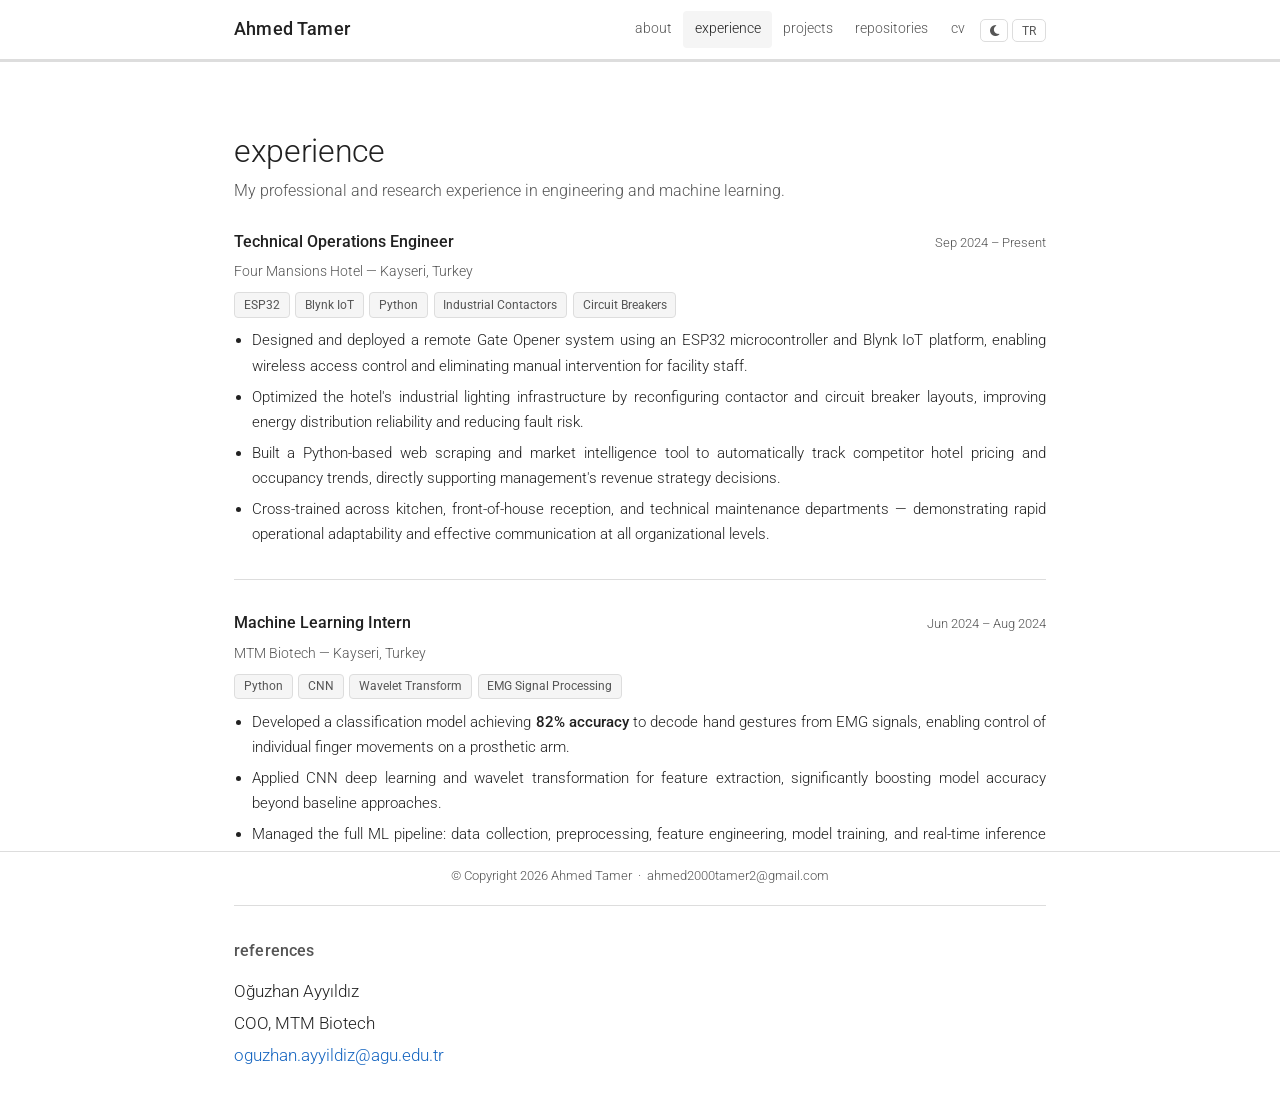
==== commit d6527252: "Remove inline CSS from experience.html Removed inline CSS styles for better maintainability." ====
--- a/experience.html
+++ b/experience.html
@@ -10,36 +10,7 @@
   <link rel="preconnect" href="https://fonts.googleapis.com">
   <link href="https://fonts.googleapis.com/css2?family=Roboto:ital,wght@0,300;0,400;0,500;0,700;1,300;1,400&display=swap" rel="stylesheet">
   <link rel="stylesheet" href="assets/style.css"/>
-  <style>
-    html, body,
-    p, li, div, span, a, td, th,
-    .post, .post article,
-    .exp-bullets, .exp-bullets li,
-    .project-desc,
-    .desc, .bio,
-    .skill-tags .tag,
-    .edu-block,
-    footer {
-      font-family: 'Roboto', sans-serif !important;
-      font-weight: 300 !important;
-      font-size: 17.28px !important;
-      line-height: 1.85 !important;
-    }
-    h1, h2, h3, h4, h5, h6,
-    .post-title, .exp-title, .project-name,
-    .skill-group-label, .edu-degree, .navbar-brand {
-      font-family: 'Roboto', sans-serif !important;
-      font-weight: 500 !important;
-    }
-    strong, b {
-      font-family: 'Roboto', sans-serif !important;
-      font-weight: 500 !important;
-    }
-    .tag, code, pre {
-      font-size: 15px !important;
-      line-height: 1.7 !important;
-    }
-  </style>
+
 </head>
 <body class="fixed-top-nav">
 
--- a/assets/style.css
+++ b/assets/style.css
@@ -1,97 +1,39 @@
 /* ============================================================
-   style.css  —  Ahmed Tamer Portfolio
-   ============================================================
-   
-   TABLE OF CONTENTS
-   ─────────────────────────────────────────────────────────────
-   1.  THEMING ENGINE          (CSS custom properties / variables)
-   2.  GLOBAL RESET & BASE     (body, typography defaults)
-   3.  TEXT STRUCTURE          (headings, paragraphs, links, code)
-   4.  SPACING & PADDING       (containers, sections, rhythm)
-   5.  NAVBAR                  (top navigation bar)
-   6.  PROGRESS BAR            (reading-progress indicator)
-   7.  PROFILE IMAGE           (circular photo float)
-   8.  SOCIAL / CONTACT ICONS  (email, github, linkedin …)
-   9.  EXPERIENCE ITEMS        (exp-item, exp-header, bullets)
-  10.  PROJECT CARDS           (projects-grid, project-card)
-  11.  SKILLS GRID             (skill-group, tags)
-  12.  EDUCATION BLOCK         (edu-block, edu-gpa)
-  13.  FOOTER                  (fixed-bottom strip)
-  14.  UTILITY                 (fade-up, view-all-link, badges)
-  15.  THEME TOGGLE ICONS      (sun/moon visibility swap)
-  16.  RESPONSIVE              (≤576 px breakpoints)
+   assets/style.css  —  Ahmed Tamer Portfolio
+   Shared across: index, experience, projects, repositories,
+                  project-detail pages
    ============================================================ */
 
-
-/* ============================================================
-   1.  THEMING ENGINE
-   All colours live here. Swap a variable in ONE place and the
-   entire page updates — both light and dark modes.
-   ============================================================ */
-
+/* ─── 1. CSS Variables (Light & Dark) ─────────────────────── */
 :root {
-  /* ── Backgrounds ── */
-  --bg:               #ffffff;
-  --card-bg:          #ffffff;
-  --footer-bg:        #1c1c1d;
-
-  /* ── Text ── */
-  --text:             #111111;
-  --text-light:       #6b6b6b;
-  --footer-text:      #e8e8e8;
-  --footer-link:      #ffffff;
-
-  /* ── Accent / brand ── */
-  --accent:           #ff4b4b;          /* primary red used for links, hover, tags */
-  --accent-hover:     #ff4b4b;
-  --accent-hover-fg:  #ffffff;
-
-  /* ── Borders & dividers ── */
-  --divider:          rgba(0, 0, 0, 0.10);
-
-  /* ── Code blocks ── */
-  --code-bg:          rgba(255, 75, 75, 0.05);
-
-  /* ── Callout blocks ── */
-  --tip-border:       #42b983;
-  --tip-bg:           #e2f5ec;
-  --tip-text:         #215d42;
-  --warning-border:   #e7c000;
-  --warning-bg:       #fff8d8;
-  --warning-text:     #6b5900;
-  --danger-border:    #cc0000;
-  --danger-bg:        #ffe0e0;
-  --danger-text:      #660000;
-}
-
-/* ── Dark mode overrides ── */
-html[data-theme="dark"] {
-  --bg:               #1c1c1d;
-  --card-bg:          #212529;
-  --footer-bg:        #e8e8e8;
-
-  --text:             #e8e8e8;
-  --text-light:       #e8e8e8;
-  --footer-text:      #1c1c1d;
-  --footer-link:      #000000;
-
-  --accent:           #2698ba;
-  --accent-hover:     #2698ba;
-
-  --divider:          #424246;
-  --code-bg:          #2c3237;
-}
-
-
-/* ============================================================
-   2.  GLOBAL RESET & BASE
-   ============================================================ */
-
-*,
-*::before,
-*::after {
-  box-sizing: border-box;
-}
+  --global-bg-color:        #ffffff;
+  --global-surface-color:   #f5f5f5;
+  --global-text-color:      #212121;
+  --global-text-muted:      #555555;
+  --global-divider-color:   #dddddd;
+  --global-theme-color:     #212121;
+  --global-accent-color:    #1565c0;
+  --global-hover-color:     #0d47a1;
+  --global-link-color:      #1565c0;
+  --nav-height:             60px;
+  --container-max:          860px;
+  --transition:             0.2s ease;
+}
+
+[data-theme="dark"] {
+  --global-bg-color:        #1a1a1a;
+  --global-surface-color:   #252525;
+  --global-text-color:      #e0e0e0;
+  --global-text-muted:      #9e9e9e;
+  --global-divider-color:   #333333;
+  --global-theme-color:     #e0e0e0;
+  --global-accent-color:    #90caf9;
+  --global-hover-color:     #bbdefb;
+  --global-link-color:      #90caf9;
+}
+
+/* ─── 2. Base Reset & Body ─────────────────────────────────── */
+*, *::before, *::after { box-sizing: border-box; }
 
 html {
   scroll-behavior: smooth;
@@ -102,771 +44,867 @@
   font-weight: 300;
   font-size: 17.28px;
   line-height: 1.85;
-  color: var(--text);
-  background-color: var(--bg);
-
-  padding-bottom: 70px;     /* room for fixed footer */
+  background-color: var(--global-bg-color);
+  color: var(--global-text-color);
+  transition: background-color var(--transition), color var(--transition);
+  padding-top: var(--nav-height);
+  min-height: 100vh;
 }
 
 body.fixed-top-nav {
-  padding-top: 56px;        /* room for fixed navbar */
-}
-
-/* ── Maximum content width ── */
-.container {
-  max-width: 1100px;
-}
-
-
-/* ============================================================
-   3.  TEXT STRUCTURE & STYLING
-   ============================================================ */
-
-/* --- Headings --- */
+  padding-top: var(--nav-height);
+}
+
+/* ─── 3. Typography ────────────────────────────────────────── */
 h1, h2, h3, h4, h5, h6 {
   font-family: 'Roboto', sans-serif;
   font-weight: 500;
-  color: var(--text);
-  scroll-margin-top: 66px;  /* offset for sticky navbar when deep-linking */
-}
-
-/* ── Post / page title ──
-   FIX: both "Ahmed" (inside span.font-weight-bold) and "Tamer"
-   must render at exactly the same font-size.
-   The span below resets any Bootstrap utility that might
-   inadvertently scale the inline element differently. */
-/* AFTER */
-.post-title {
-  font-weight: 500;
-  color: var(--text);
-  line-height: 1.1;
-}
-.post-title .font-weight-bold {   /* "Ahmed" — BIG */
-  font-size: 3.8rem !important;
-  font-weight: 700 !important;
-  color: inherit;
-}
-.post-title .name-last {          /* "Tamer" — small */
-  font-size: 1.6rem !important;
-  font-weight: 300 !important;
-  color: var(--text-light);
-}
-.post-title {
-  margin-bottom: 0.1rem;   /* was ~1rem browser default — shrink this */
-}
-.desc {
-  margin-top: 0;           /* remove any top gap on the desc paragraph */
-  margin-bottom: 0.5rem;
-}
-
-/* --- Body copy --- */
-p, li, div, span, td, th {
-  font-family: 'Roboto', sans-serif;
-  font-weight: 300;
-  color: var(--text);
-}
-
-strong, b {
-  font-weight: 500;
-  color: var(--text);
-}
-
-em {
-  color: var(--text);
-}
-
-/* --- Links --- */
-a {
-  color: var(--accent);
-  text-decoration: none;
-  transition: color 0.2s ease;
-}
-
-a:hover {
-  color: var(--accent-hover);
-  text-decoration: underline;
-}
-
-/* --- Horizontal rule --- */
-hr {
-  border: none;
-  border-top: 1px solid var(--divider);
-}
-
-/* --- Inline code --- */
-code {
-  font-size: 15px;
-  background-color: var(--code-bg);
-  color: var(--accent);
-  border-radius: 3px;
-  padding: 2px 5px;
-}
-
-pre {
-  font-size: 15px;
-  line-height: 1.7;
-  background-color: var(--code-bg);
-  color: var(--accent);
-  border-radius: 6px;
-  padding: 8px 14px;
-}
-
-pre code {
-  background: transparent;
-  padding: 0;
-}
-
-/* --- Section headings (h2 inside .post article) --- */
-.post article h2 {
-  font-size: 1.35rem;
-  font-weight: 500;
-  margin-top: 2.5rem;
-  margin-bottom: 1rem;
-  padding-bottom: 0.25rem;
-  border-bottom: 1px solid var(--divider);
-  color: var(--text);
-}
-
-/* --- Descriptor line under name --- */
-.desc {
+  color: var(--global-text-color);
+  line-height: 1.3;
+}
+
+h2 {
+  font-size: 1rem;
+  font-weight: 500;
+  text-transform: lowercase;
+  letter-spacing: 0.01em;
+  margin: 2.2rem 0 0.9rem;
+  color: var(--global-text-muted);
+  display: flex;
+  align-items: baseline;
+  gap: 0.75rem;
+}
+
+p {
+  font-family: 'Roboto', sans-serif;
+  font-weight: 300;
   font-size: 17.28px;
   line-height: 1.85;
-  color: var(--text);
-}
-
-/* --- Bio paragraphs --- */
-.bio,
-.post article p {
-  text-align: justify;
-  hyphens: auto;
-}
-
-/* --- Blockquotes --- */
-blockquote {
-  background: var(--bg);
-  border-left: 5px solid var(--accent);
-  margin: 1.5em 0;
-  padding: 1em 1.25em;
-  font-size: 1.1rem;
-}
-
-blockquote p { margin-bottom: 0; }
-
-/* Callout variants */
-blockquote.block-tip     { border-color: var(--tip-border);     background: var(--tip-bg);     }
-blockquote.block-tip p   { color: var(--tip-text); }
-blockquote.block-warning { border-color: var(--warning-border); background: var(--warning-bg); }
-blockquote.block-warning p { color: var(--warning-text); }
-blockquote.block-danger  { border-color: var(--danger-border);  background: var(--danger-bg);  }
-blockquote.block-danger p  { color: var(--danger-text); }
-
-
-/* ============================================================
-   4.  GLOBAL PADDING & SPACING
-   Consistent rhythm throughout the page.
-   ============================================================ */
-
-/* Top-level post wrapper */
-.post {
-  margin-top: 1.5rem;
-  margin-bottom: 2.5rem;
-}
-
-/* Section headings get a top gap so sections breathe */
-.post article h2 {
-  margin-top: 2.75rem;
-}
-
-/* Paragraphs inside article */
-.post article p {
-  margin-bottom: 1.1rem;
-}
-
-/* Clearfix helper used after floated profile image */
-.clearfix::after {
-  content: '';
-  display: table;
-  clear: both;
-}
-
-
-/* ============================================================
-   5.  NAVBAR
-   ============================================================ */
-
+  margin-bottom: 1rem;
+}
+
+strong, b {
+  font-weight: 500;
+}
+
+a {
+  color: var(--global-link-color);
+  text-decoration: none;
+  transition: color var(--transition);
+}
+
+a:hover {
+  color: var(--global-hover-color);
+  text-decoration: none;
+}
+
+code {
+  font-family: 'JetBrains Mono', 'Courier New', monospace;
+  font-size: 0.83em;
+  background: var(--global-surface-color);
+  border: 1px solid var(--global-divider-color);
+  padding: 0.1em 0.38em;
+  border-radius: 4px;
+  color: var(--global-text-color);
+}
+
+ul, ol {
+  font-family: 'Roboto', sans-serif;
+  font-weight: 300;
+  font-size: 17.28px;
+  line-height: 1.85;
+}
+
+/* ─── 4. Navbar ────────────────────────────────────────────── */
 #navbar {
-  box-shadow: none;
-  border-bottom: 1px solid var(--divider);
-  background-color: var(--bg);
-  opacity: 0.97;
-}
-
-/* Brand / site name */
-.navbar.navbar-light .navbar-brand {
-  font-weight: 700;
-  font-size: 1.15rem;
-  color: var(--text);
-}
-
-/* Nav links */
-.navbar.navbar-light .navbar-nav .nav-item .nav-link {
-  color: var(--text);
-  font-size: 0.92rem;
-  padding: 0.35rem 0.65rem;
-  transition: color 0.2s ease;
-}
-
-.navbar.navbar-light .navbar-nav .nav-item .nav-link:hover {
-  color: var(--accent-hover);
-  text-decoration: none;
-}
-
-/* Active page link */
-.navbar.navbar-light .navbar-nav .nav-item.active > .nav-link {
-  font-weight: 700;
-  color: var(--accent);
-  background-color: transparent;
-}
-
-/* Hamburger icon bars */
-.navbar-toggler .icon-bar {
+  background-color: var(--global-bg-color) !important;
+  border-bottom: 1px solid var(--global-divider-color);
+  height: var(--nav-height);
+  transition: background-color var(--transition), border-color var(--transition);
+  padding: 0 1rem;
+}
+
+.navbar-brand {
+  font-family: 'Roboto', sans-serif !important;
+  font-weight: 500 !important;
+  font-size: 1.1rem !important;
+  color: var(--global-text-color) !important;
+  letter-spacing: 0.01em;
+}
+
+.navbar-brand:hover {
+  color: var(--global-accent-color) !important;
+}
+
+.nav-item .nav-link {
+  font-family: 'Roboto', sans-serif;
+  font-weight: 300;
+  font-size: 0.9rem;
+  color: var(--global-text-muted) !important;
+  padding: 0.3rem 0.7rem !important;
+  border-radius: 4px;
+  transition: color var(--transition), background var(--transition);
+}
+
+.nav-item .nav-link:hover,
+.nav-item.active .nav-link {
+  color: var(--global-text-color) !important;
+  background: var(--global-surface-color);
+}
+
+/* Hamburger bars */
+.icon-bar {
   display: block;
   width: 22px;
   height: 2px;
-  background-color: var(--text);
   border-radius: 1px;
-  margin-bottom: 4px;
-  transition: all 0.2s ease;
-}
-
-.navbar-toggler .top-bar    { transform: rotate(45deg);  transform-origin: 10% 10%; }
-.navbar-toggler .middle-bar { opacity: 0; }
-.navbar-toggler .bottom-bar { transform: rotate(-45deg); transform-origin: 10% 90%; }
-
-.navbar-toggler.collapsed .top-bar    { transform: rotate(0); }
-.navbar-toggler.collapsed .middle-bar { opacity: 1; }
-.navbar-toggler.collapsed .bottom-bar { transform: rotate(0); }
-
-/* Theme & language toggle buttons */
+  background: var(--global-text-color);
+  transition: background var(--transition);
+  margin: 4px 0;
+}
+
+/* Theme / Lang toggle buttons */
 #light-toggle,
 #lang-toggle {
-  padding: 0 6px;
-  border: 0;
-  background-color: transparent;
-  color: var(--text);
-  font-size: 0.85rem;
+  background: none;
+  border: 1px solid var(--global-divider-color);
+  border-radius: 5px;
+  color: var(--global-text-muted);
   cursor: pointer;
-  transition: color 0.2s ease;
+  font-family: 'Roboto', sans-serif;
+  font-size: 0.78rem;
+  font-weight: 400;
+  padding: 0.28rem 0.55rem;
+  line-height: 1;
+  transition: color var(--transition), border-color var(--transition), background var(--transition);
 }
 
 #light-toggle:hover,
 #lang-toggle:hover {
-  color: var(--accent-hover);
-}
-
-
-/* ============================================================
-   6.  PROGRESS BAR
-   Thin line at top showing scroll progress.
-   ============================================================ */
-
-progress#progress {
+  color: var(--global-text-color);
+  border-color: var(--global-text-muted);
+  background: var(--global-surface-color);
+}
+
+/* Sun/moon icons */
+#light-toggle .fa-sun  { display: none; }
+[data-theme="dark"] #light-toggle .fa-moon { display: none; }
+[data-theme="dark"] #light-toggle .fa-sun  { display: inline; }
+
+/* Scroll progress bar */
+#progress {
   position: fixed;
+  top: var(--nav-height);
   left: 0;
-  top: 56px;
-  z-index: 1000;
+  right: 0;
   width: 100%;
-  height: 3px;
+  height: 2px;
+  -webkit-appearance: none;
   appearance: none;
   border: none;
-  background: transparent;
-  color: var(--accent);
-}
-
-progress#progress::-webkit-progress-bar   { background: transparent; }
-progress#progress::-webkit-progress-value { background: var(--accent); }
-progress#progress::-moz-progress-bar      { background: var(--accent); }
-
-
-/* ============================================================
-   7.  PROFILE IMAGE
-   Circular, floated right, fixed 321 × 321 px.
-   ============================================================ */
+  background: var(--global-divider-color);
+  z-index: 999;
+}
+
+#progress::-webkit-progress-bar   { background: transparent; }
+#progress::-webkit-progress-value { background: var(--global-accent-color); }
+#progress::-moz-progress-bar      { background: var(--global-accent-color); }
+
+/* ─── 5. Container / Layout ────────────────────────────────── */
+.container {
+  max-width: var(--container-max);
+  padding-left: 1.5rem;
+  padding-right: 1.5rem;
+}
+
+/* ─── 6. Post / Article wrapper ───────────────────────────── */
+.post {
+  padding: 1.5rem 0 3rem;
+}
+
+.post article {
+  text-align: justify;
+}
+
+/* ─── 7. Fade-up animation ─────────────────────────────────── */
+.fade-up {
+  animation: fadeUp 0.45s ease both;
+}
+
+@keyframes fadeUp {
+  from { opacity: 0; transform: translateY(14px); }
+  to   { opacity: 1; transform: translateY(0); }
+}
+
+/* ─── 8. Page titles ───────────────────────────────────────── */
+.post-title,
+.page-h1 {
+  font-family: 'Roboto', sans-serif !important;
+  font-weight: 300 !important;
+  font-size: 2rem;
+  line-height: 1.2;
+  letter-spacing: -0.01em;
+  color: var(--global-text-color);
+  margin-bottom: 0.4rem;
+}
+
+.post-title .font-weight-bold { font-weight: 700 !important; }
+
+.page-subtitle {
+  font-size: 1rem;
+  font-weight: 300;
+  color: var(--global-text-muted);
+  line-height: 1.7;
+  margin-bottom: 1.5rem;
+}
+
+.desc {
+  font-family: 'Roboto', sans-serif;
+  font-weight: 300;
+  font-size: 1rem;
+  line-height: 1.7;
+  color: var(--global-text-muted);
+  margin-bottom: 1.5rem;
+}
+
+/* ─── 9. Profile photo ─────────────────────────────────────── */
+.profile figure img,
+.profile img {
+  width:  321px;
+  height: 321px;
+  min-width:  321px;
+  max-width:  321px;
+  border-radius: 50%;
+  object-fit: cover;
+  object-position: center top;
+  display: block;
+}
+
+.profile figure {
+  width:  321px;
+  height: 321px;
+  margin: 0 0 1.25rem 1.75rem;
+}
 
 .profile {
   float: right;
   margin-left: 2rem;
-  margin-bottom: 1.25rem;
-}
-
-.profile figure {
-  width:  321px;
-  height: 321px;
-  margin: 0;
-  display: block;
-}
-
-.profile figure img,
-.profile img {
-  width:       321px  !important;
-  height:      321px  !important;
-  min-width:   321px  !important;
-  min-height:  321px  !important;
-  max-width:   321px  !important;
-  max-height:  321px  !important;
-  border-radius: 50%  !important;
-  object-fit: cover   !important;
-  object-position: center top !important;
-  display: block      !important;
-}
-
-
-/* ============================================================
-   8.  SOCIAL / CONTACT ICONS
-   ─────────────────────────────────────────────────────────────
-   ★  TO CHANGE ICON SIZE → edit font-size on .contact-icons
-      One number controls all icons at once.
-   ============================================================ */
-
+}
+
+@media (max-width: 600px) {
+  .profile, .profile figure {
+    float: none;
+    width: 160px;
+    height: 160px;
+    margin: 0 auto 1.5rem;
+  }
+  .profile figure img,
+  .profile img {
+    width: 160px;
+    height: 160px;
+    min-width: 160px;
+    max-width: 160px;
+  }
+}
+
+/* ─── 10. Social / contact icons ───────────────────────────── */
 .social {
-  text-align: center;
-  margin: 1.75rem 0;
-}
-
-.social .contact-icons {
-  font-size: 4.8rem;       /* ← ICON SIZE — increase to make bigger */
-  display: flex;
-  justify-content: center;
-  align-items: center;
-  gap: 1rem;               /* spacing between icons */
+  margin: 1.5rem 0;
+}
+
+.contact-icons {
+  display: flex;
+  gap: 0.9rem;
   flex-wrap: wrap;
 }
 
-.social .contact-icons a {
-  display: inline-flex;
-  align-items: center;
-  justify-content: center;
-  transition: transform 0.2s ease, color 0.2s ease;
-}
-
-/* Default icon colour = body text colour */
-.social .contact-icons a i::before {
-  color: var(--text);
-  transition: color 0.2s ease;
-}
-
-/* Hover = brand accent + slight lift */
-.social .contact-icons a:hover i::before {
-  color: var(--accent-hover);
-}
-
-.social .contact-icons a:hover {
-  transform: translateY(-3px);
-  text-decoration: none;
-}
-
-.social .contact-note {
-  font-size: 0.8rem;
-  color: var(--text-light);
-  margin-top: 0.4rem;
-}
-
-
-/* ============================================================
-   9.  EXPERIENCE ITEMS
-   ============================================================ */
-
+.contact-icons a {
+  color: var(--global-text-muted);
+  font-size: 1.55rem;
+  line-height: 1;
+  transition: color var(--transition), transform var(--transition);
+}
+
+.contact-icons a:hover {
+  color: var(--global-accent-color);
+  transform: translateY(-2px);
+}
+
+/* ─── 11. Section — "view all" link ────────────────────────── */
+.view-all-link {
+  font-size: 0.78rem;
+  font-weight: 300;
+  color: var(--global-text-muted);
+  transition: color var(--transition);
+}
+
+.view-all-link:hover {
+  color: var(--global-accent-color);
+}
+
+/* ─── 12. Experience items ─────────────────────────────────── */
 .exp-item {
-  margin-bottom: 2rem;
+  margin-bottom: 1.8rem;
   padding-bottom: 1.5rem;
-  border-bottom: 1px solid var(--divider);
+  border-bottom: 1px solid var(--global-divider-color);
 }
 
 .exp-item:last-of-type {
   border-bottom: none;
 }
 
-/* Row: title on left, date on right */
 .exp-header {
   display: flex;
   justify-content: space-between;
   align-items: baseline;
   flex-wrap: wrap;
-  gap: 0.25rem;
-  margin-bottom: 0.2rem;
+  gap: 0.3rem;
+  margin-bottom: 0.1rem;
 }
 
 .exp-title {
-  font-weight: 600;
-  font-size: 1rem;
-  color: var(--text);
+  font-weight: 500;
+  font-size: 0.97rem;
+  color: var(--global-text-color);
 }
 
 .exp-date {
-  font-size: 0.85rem;
-  color: var(--text-light);
+  font-size: 0.8rem;
+  font-weight: 300;
+  color: var(--global-text-muted);
   white-space: nowrap;
 }
 
 .exp-company {
-  font-size: 0.92rem;
-  color: var(--text-light);
+  font-size: 0.88rem;
+  font-weight: 300;
+  color: var(--global-text-muted);
   margin-bottom: 0.5rem;
 }
 
-/* Bullet list inside experience */
 .exp-bullets {
-  padding-left: 1.25rem;
-  margin-top: 0.5rem;
-  margin-bottom: 0.5rem;
+  margin: 0.5rem 0 0.5rem 1.1rem;
+  padding: 0;
 }
 
 .exp-bullets li {
-  font-size: 17.28px;
-  line-height: 1.85;
-  margin-bottom: 0.3rem;
-  color: var(--text);
-}
-
-/* Technology tag pills */
+  font-size: 0.93rem;
+  font-weight: 300;
+  line-height: 1.7;
+  margin-bottom: 0.35rem;
+  color: var(--global-text-color);
+}
+
+/* ─── 13. Tech stack tags ──────────────────────────────────── */
 .tech-stack {
   display: flex;
   flex-wrap: wrap;
   gap: 0.35rem;
-  margin: 0.5rem 0;
+  margin: 0.5rem 0 0.65rem;
 }
 
 .tag {
   display: inline-block;
-  font-size: 13px !important;
-  font-weight: 400 !important;
-  line-height: 1.4 !important;
-  padding: 0.2rem 0.6rem;
+  font-family: 'Roboto', sans-serif;
+  font-size: 0.75rem;
+  font-weight: 400;
+  color: var(--global-text-muted);
+  background: var(--global-surface-color);
+  border: 1px solid var(--global-divider-color);
   border-radius: 4px;
-  background-color: var(--code-bg);
-  color: var(--accent);
-  border: 1px solid rgba(255, 75, 75, 0.18);
-}
-
-html[data-theme="dark"] .tag {
-  border-color: rgba(38, 152, 186, 0.25);
-}
-
-
-/* ============================================================
-  10.  PROJECT CARDS
-   ============================================================ */
-
+  padding: 0.18rem 0.55rem;
+  line-height: 1.5;
+  transition: color var(--transition), border-color var(--transition), background var(--transition);
+}
+
+.tag:hover {
+  color: var(--global-text-color);
+  border-color: var(--global-text-muted);
+}
+
+/* ─── 14. Project cards grid ───────────────────────────────── */
 .projects-grid {
   display: grid;
-  grid-template-columns: repeat(auto-fill, minmax(300px, 1fr));
-  gap: 1.5rem;
-  margin-bottom: 2rem;
+  grid-template-columns: 1fr 1fr;
+  gap: 1.25rem;
+  margin-bottom: 0.5rem;
+}
+
+@media (max-width: 620px) {
+  .projects-grid { grid-template-columns: 1fr; }
+}
+
+.project-card-link {
+  text-decoration: none;
+  color: inherit;
+  display: block;
 }
 
 .project-card {
-  background-color: var(--card-bg);
+  border: 1px solid var(--global-divider-color);
   border-radius: 10px;
   padding: 0;
-  transition: transform 0.2s ease, box-shadow 0.2s ease;
+  overflow: hidden;
+  background: var(--global-bg-color);
+  transition: border-color var(--transition), box-shadow var(--transition), transform var(--transition);
+  height: 100%;
 }
 
 .project-card:hover {
-  transform: translateY(-4px);
-  box-shadow: 0 8px 24px rgba(0, 0, 0, 0.10);
-}
-
-.project-card-link {
-  text-decoration: none !important;
-  color: inherit !important;
-}
-
-.project-card-header {
-  display: flex;
-  justify-content: space-between;
-  align-items: baseline;
-  flex-wrap: wrap;
-  gap: 0.25rem;
-  margin-top: 0.6rem;
-  margin-bottom: 0.2rem;
-}
-
-.project-name {
-  font-weight: 600;
-  font-size: 0.97rem;
-  color: var(--text);
-}
-
-.project-date-tag {
-  font-size: 0.8rem;
-  color: var(--text-light);
-  white-space: nowrap;
-}
-
-.project-desc {
-  font-size: 0.9rem;
-  color: var(--text-light);
-  line-height: 1.6;
-  margin-bottom: 0.5rem;
-}
-
-/* "● ongoing" badge */
-.ongoing-badge {
-  font-size: 0.78rem;
-  font-weight: 500;
-  color: var(--accent);
-  margin-bottom: 0.35rem;
-}
-
-/* Card image wrapper */
-.project-card .card {
-  background-color: var(--card-bg);
+  border-color: var(--global-accent-color);
+  box-shadow: 0 4px 20px rgba(0,0,0,0.08);
+  transform: translateY(-2px);
+}
+
+[data-theme="dark"] .project-card:hover {
+  box-shadow: 0 4px 20px rgba(0,0,0,0.3);
+}
+
+.project-card > .card.hoverable {
   border: none !important;
   box-shadow: none !important;
+  border-radius: 0 !important;
+  margin: 0 !important;
+}
+
+.project-card-body {
+  padding: 0.9rem 1rem 1rem;
+}
+
+.project-card figure {
+  margin: 0;
+  overflow: hidden;
+}
+
+.project-card figure img {
+  display: block;
+  width: 100%;
+  height: auto;
+  border-radius: 0;
+  transition: transform 0.35s ease;
+}
+
+.project-card:hover figure img {
+  transform: scale(1.02);
+}
+
+.project-card-header {
+  display: flex;
+  align-items: baseline;
+  justify-content: space-between;
+  flex-wrap: wrap;
+  gap: 0.3rem;
+  padding: 0.75rem 1rem 0.2rem;
+}
+
+.project-name {
+  font-weight: 500;
+  font-size: 0.92rem;
+  color: var(--global-text-color);
+  line-height: 1.4;
+}
+
+.project-date-tag {
+  font-size: 0.75rem;
+  font-weight: 300;
+  color: var(--global-text-muted);
+  white-space: nowrap;
+  flex-shrink: 0;
+}
+
+.project-desc {
+  font-size: 0.88rem;
+  font-weight: 300;
+  line-height: 1.65;
+  color: var(--global-text-muted);
+  padding: 0 1rem;
+  margin: 0 0 0.5rem;
+}
+
+.ongoing-badge {
+  font-size: 0.72rem;
+  font-weight: 400;
+  color: #c46a00;
+  padding: 0 1rem 0.1rem;
+  line-height: 1;
+}
+
+[data-theme="dark"] .ongoing-badge {
+  color: #e8a44a;
+}
+
+/* ─── 15. Skills grid ──────────────────────────────────────── */
+.skills-grid {
+  display: grid;
+  grid-template-columns: 1fr 1fr;
+  gap: 1rem 2rem;
+  margin-bottom: 0.5rem;
+}
+
+@media (max-width: 540px) {
+  .skills-grid { grid-template-columns: 1fr; }
+}
+
+.skill-group {
+  margin-bottom: 0.5rem;
+}
+
+.skill-group-label {
+  font-size: 0.78rem;
+  font-weight: 500;
+  color: var(--global-text-muted);
+  text-transform: uppercase;
+  letter-spacing: 0.07em;
+  margin-bottom: 0.45rem;
+}
+
+.skill-tags {
+  display: flex;
+  flex-wrap: wrap;
+  gap: 0.35rem;
+}
+
+/* ─── 16. Education block ──────────────────────────────────── */
+.edu-block {
+  display: flex;
+  justify-content: space-between;
+  align-items: flex-start;
+  padding: 1rem 1.1rem;
+  border: 1px solid var(--global-divider-color);
+  border-radius: 8px;
+  background: var(--global-surface-color);
+  margin-bottom: 1rem;
+  gap: 1rem;
+  flex-wrap: wrap;
+}
+
+.edu-degree {
+  font-weight: 500;
+  font-size: 0.95rem;
+  color: var(--global-text-color);
+  margin-bottom: 0.2rem;
+}
+
+.edu-uni {
+  font-size: 0.88rem;
+  font-weight: 300;
+  color: var(--global-text-muted);
+  margin-bottom: 0.15rem;
+}
+
+.edu-detail {
+  font-size: 0.82rem;
+  font-weight: 300;
+  color: var(--global-text-muted);
+}
+
+.edu-gpa {
+  text-align: right;
+  flex-shrink: 0;
+  font-size: 0.72rem;
+  font-weight: 300;
+  color: var(--global-text-muted);
+  text-transform: uppercase;
+  letter-spacing: 0.06em;
+  line-height: 1.3;
+}
+
+.edu-gpa span {
+  display: block;
+  font-size: 1.3rem;
+  font-weight: 500;
+  color: var(--global-text-color);
+  letter-spacing: 0;
+}
+
+/* ─── 17. Footer ───────────────────────────────────────────── */
+footer {
+  font-family: 'Roboto', sans-serif;
+  font-weight: 300;
+  font-size: 0.82rem;
+  color: var(--global-text-muted);
+  border-top: 1px solid var(--global-divider-color);
+  padding: 0.75rem 1.5rem;
+  text-align: center;
+  background: var(--global-bg-color);
+  transition: background var(--transition), border-color var(--transition);
+}
+
+footer.fixed-bottom {
+  position: fixed;
+  bottom: 0;
+  left: 0;
+  right: 0;
+  z-index: 900;
+}
+
+footer a {
+  color: var(--global-text-muted);
+}
+
+footer a:hover {
+  color: var(--global-accent-color);
+}
+
+/* ─── 18. Project detail page extras ──────────────────────── */
+.back-link {
+  display: inline-flex;
+  align-items: center;
+  gap: 0.4rem;
+  font-size: 0.84rem;
+  font-weight: 300;
+  color: var(--global-text-muted);
+  margin-bottom: 1.5rem;
+  transition: color var(--transition);
+}
+
+.back-link:hover {
+  color: var(--global-accent-color);
+  text-decoration: none;
+}
+
+.ongoing-pill {
+  display: inline-flex;
+  align-items: center;
+  gap: 0.4rem;
+  font-size: 0.72rem;
+  font-weight: 400;
+  font-family: 'Roboto', sans-serif;
+  color: #c46a00;
+  background: rgba(196, 106, 0, 0.10);
+  border-radius: 20px;
+  padding: 0.22rem 0.75rem;
+  margin-bottom: 1rem;
+  letter-spacing: 0.03em;
+}
+
+[data-theme="dark"] .ongoing-pill {
+  color: #e8a44a;
+  background: rgba(232, 164, 74, 0.12);
+}
+
+.ongoing-pill::before {
+  content: '';
+  width: 6px;
+  height: 6px;
+  border-radius: 50%;
+  background: currentColor;
+  flex-shrink: 0;
+  animation: blink 1.8s ease-in-out infinite;
+}
+
+@keyframes blink {
+  0%, 100% { opacity: 1; }
+  50%       { opacity: 0.3; }
+}
+
+.project-meta-grid {
+  display: grid;
+  grid-template-columns: repeat(auto-fit, minmax(140px, 1fr));
+  gap: 0;
+  margin: 1.4rem 0 1.75rem;
+  border: 1px solid var(--global-divider-color);
   border-radius: 8px;
   overflow: hidden;
 }
 
-.project-card .card img {
-  width: 100%;
-  height: auto;
+.project-meta-item {
+  padding: 0.85rem 1rem;
+  border-right: 1px solid var(--global-divider-color);
+  background: var(--global-surface-color);
+}
+
+.project-meta-item:last-child {
+  border-right: none;
+}
+
+.project-meta-item label {
   display: block;
+  font-size: 0.65rem;
+  font-weight: 400;
+  font-family: 'Roboto', sans-serif;
+  text-transform: uppercase;
+  letter-spacing: 0.1em;
+  color: var(--global-text-muted);
+  margin-bottom: 0.25rem;
+}
+
+.project-meta-item span {
+  font-size: 0.87rem;
+  font-weight: 500;
+  color: var(--global-text-color);
+}
+
+.project-section-title {
+  font-family: 'Roboto', sans-serif;
+  font-size: 0.65rem;
+  font-weight: 400;
+  text-transform: uppercase;
+  letter-spacing: 0.13em;
+  color: var(--global-text-muted);
+  margin: 2rem 0 0.6rem;
+  opacity: 0.75;
+}
+
+.component-card {
+  border: 1px solid var(--global-divider-color);
   border-radius: 8px;
-}
-
-
-/* ============================================================
-  11.  SKILLS GRID
-   ============================================================ */
-
-.skills-grid {
-  display: grid;
-  grid-template-columns: repeat(auto-fill, minmax(220px, 1fr));
-  gap: 1.25rem;
-  margin-bottom: 2rem;
-}
-
-.skill-group {
-  display: flex;
-  flex-direction: column;
-  gap: 0.4rem;
-}
-
-.skill-group-label {
-  font-weight: 600;
-  font-size: 0.88rem;
-  text-transform: uppercase;
-  letter-spacing: 0.04em;
-  color: var(--accent);
-}
-
-.skill-tags {
-  display: flex;
-  flex-wrap: wrap;
+  padding: 0.9rem 1.1rem;
+  margin-bottom: 0.65rem;
+  background: var(--global-bg-color);
+  transition: border-color var(--transition);
+}
+
+.component-card:hover {
+  border-color: var(--global-accent-color);
+}
+
+.component-card h6 {
+  font-size: 0.84rem;
+  font-weight: 500;
+  margin-bottom: 0.3rem;
+  color: var(--global-text-color);
+}
+
+.component-card p {
+  font-size: 0.85rem;
+  font-weight: 300;
+  line-height: 1.6;
+  margin: 0;
+  color: var(--global-text-muted);
+}
+
+.pipeline-steps {
+  counter-reset: step;
+  list-style: none;
+  padding: 0;
+  margin: 0.4rem 0 1.5rem;
+}
+
+.pipeline-steps li {
+  counter-increment: step;
+  display: flex;
+  align-items: flex-start;
+  gap: 0.9rem;
+  margin-bottom: 0.6rem;
+  font-size: 0.92rem;
+  font-weight: 300;
+  padding: 0.75rem 1rem;
+  border: 1px solid var(--global-divider-color);
+  border-radius: 8px;
+  background: var(--global-bg-color);
+  transition: border-color var(--transition);
+}
+
+.pipeline-steps li:hover {
+  border-color: var(--global-accent-color);
+}
+
+.pipeline-steps li::before {
+  content: counter(step);
+  flex-shrink: 0;
+  width: 1.55rem;
+  height: 1.55rem;
+  border-radius: 50%;
+  background: var(--global-theme-color);
+  color: var(--global-bg-color);
+  display: flex;
+  align-items: center;
+  justify-content: center;
+  font-size: 0.68rem;
+  font-weight: 500;
+  margin-top: 0.08rem;
+}
+
+.goal-list {
+  list-style: none;
+  padding: 0;
+  margin: 0.4rem 0 1.5rem;
+}
+
+.goal-list li {
+  display: flex;
+  align-items: flex-start;
+  gap: 0.6rem;
+  margin-bottom: 0.55rem;
+  font-size: 0.92rem;
+  font-weight: 300;
+  color: var(--global-text-color);
+}
+
+.goal-list li::before {
+  content: '→';
+  flex-shrink: 0;
+  margin-top: 0.12rem;
+  color: var(--global-accent-color);
+  font-size: 0.78rem;
+  opacity: 0.7;
+}
+
+/* ─── 19. Repositories page ─────────────────────────────────── */
+.repo-card {
+  display: flex;
+  align-items: flex-start;
+  gap: 0.9rem;
+  padding: 1rem 1.1rem;
+  border: 1px solid var(--global-divider-color);
+  border-radius: 8px;
+  margin-bottom: 0.65rem;
+  background: var(--global-bg-color);
+  text-decoration: none;
+  color: inherit;
+  transition: border-color var(--transition), box-shadow var(--transition);
+}
+
+.repo-card:hover {
+  border-color: var(--global-accent-color);
+  box-shadow: 0 2px 12px rgba(0,0,0,0.06);
+  text-decoration: none;
+  color: inherit;
+}
+
+.repo-name {
+  font-weight: 500;
+  font-size: 0.92rem;
+  color: var(--global-accent-color);
+  margin-bottom: 0.2rem;
+}
+
+.repo-desc {
+  font-size: 0.86rem;
+  font-weight: 300;
+  color: var(--global-text-muted);
+  line-height: 1.6;
+  margin-bottom: 0.4rem;
+}
+
+.repo-meta {
+  display: flex;
+  gap: 1rem;
+  font-size: 0.78rem;
+  font-weight: 300;
+  color: var(--global-text-muted);
+}
+
+.repo-meta span {
+  display: flex;
+  align-items: center;
   gap: 0.3rem;
 }
 
-
-/* ============================================================
-  12.  EDUCATION BLOCK
-   ============================================================ */
-
-.edu-block {
-  display: flex;
-  justify-content: space-between;
-  align-items: flex-start;
-  flex-wrap: wrap;
-  gap: 1rem;
-  padding: 1rem 0;
-  border-top: 1px solid var(--divider);
-  border-bottom: 1px solid var(--divider);
-  margin-bottom: 2rem;
-}
-
-.edu-degree {
-  font-weight: 600;
-  font-size: 1rem;
-  color: var(--text);
-}
-
-.edu-uni {
-  font-size: 0.92rem;
-  color: var(--text-light);
-}
-
-.edu-detail {
-  font-size: 0.85rem;
-  color: var(--text-light);
-  margin-top: 0.15rem;
-}
-
-.edu-gpa {
-  display: flex;
-  flex-direction: column;
-  align-items: flex-end;
-  font-size: 0.8rem;
-  text-transform: uppercase;
-  letter-spacing: 0.05em;
-  color: var(--text-light);
-  white-space: nowrap;
-}
-
-.edu-gpa span {
-  font-size: 1.4rem;
-  font-weight: 700;
-  color: var(--accent);
-  letter-spacing: 0;
-  line-height: 1.2;
-}
-
-
-/* ============================================================
-  13.  FOOTER
-   ============================================================ */
-
-footer.fixed-bottom {
-  background-color: var(--footer-bg);
-  font-size: 0.78rem;
-}
-
-footer.fixed-bottom .container {
-  color: var(--footer-text);
-  padding-top: 9px;
-  padding-bottom: 8px;
-}
-
-footer.fixed-bottom a {
-  color: var(--footer-link);
-  transition: color 0.2s ease;
-}
-
-footer.fixed-bottom a:hover {
-  color: var(--accent-hover);
-  text-decoration: none;
-}
-
-
-/* ============================================================
-  14.  UTILITY CLASSES
-   ============================================================ */
-
-/* Fade-up entrance animation */
-@keyframes fadeUp {
-  from { opacity: 0; transform: translateY(18px); }
-  to   { opacity: 1; transform: translateY(0);    }
-}
-
-.fade-up {
-  animation: fadeUp 0.45s ease both;
-}
-
-/* "view all →" link next to section headings */
-.view-all-link {
-  font-size: 0.82rem;
-  font-weight: 400;
-  color: var(--text-light);
-  margin-left: 0.6rem;
-  text-decoration: none;
-  transition: color 0.2s ease;
-}
-
-.view-all-link:hover {
-  color: var(--accent-hover);
-  text-decoration: none;
-}
-
-/* Tables */
-table td, table th { font-size: 1rem; }
-table th { font-weight: bold; }
-
-/* Card generic (al-folio compat) */
-.card {
-  background-color: var(--card-bg);
-}
-
-.card .card-title { color: var(--text); }
-
-/* Figure / image max width guard */
-figure, img { max-width: 90vw; }
-
-
-/* ============================================================
-  15.  THEME TOGGLE ICONS
-   sun shown in dark mode, moon shown in light mode.
-   ============================================================ */
-
-/* Light mode: show moon, hide sun */
-:root .fa-sun  { display: none; }
-:root .fa-moon { display: block; padding-left: 4px; padding-top: 12px; }
-
-/* Dark mode: show sun, hide moon */
-html[data-theme="dark"] .fa-sun  { display: block; padding-left: 4px; padding-top: 12px; }
-html[data-theme="dark"] .fa-moon { display: none; }
-
-/* Repository image variants */
-:root .repo-img-light              { display: block; }
-:root .repo-img-dark               { display: none;  }
-html[data-theme="dark"] .repo-img-light { display: none;  }
-html[data-theme="dark"] .repo-img-dark  { display: block; }
-
-
-/* ============================================================
-  16.  RESPONSIVE  (≤ 576 px)
-   ============================================================ */
-
-@media (max-width: 576px) {
-
-  /* Stack profile image above text on mobile */
-  .profile {
-    float: none;
-    margin: 0 auto 1.5rem auto;
-    display: flex;
-    justify-content: center;
-  }
-
-  .profile figure {
-    width:  220px;
-    height: 220px;
-  }
-
-  .profile figure img,
-  .profile img {
-    width:      220px !important;
-    height:     220px !important;
-    min-width:  220px !important;
-    min-height: 220px !important;
-    max-width:  220px !important;
-    max-height: 220px !important;
-  }
-
-  /* Reduce icon size slightly on small screens */
-  .social .contact-icons {
-    font-size: 3.8rem;   /* ← MOBILE ICON SIZE */
-    gap: 0.8rem;
-  }
-
-  .post-title {
-    font-size: 1.8rem;
-  }
-
-  .projects-grid {
-    grid-template-columns: 1fr;
-  }
-
-  .skills-grid {
-    grid-template-columns: 1fr 1fr;
-  }
-
-  .edu-block {
-    flex-direction: column;
-  }
-
-  .edu-gpa {
-    align-items: flex-start;
-  }
-
-  .exp-header {
-    flex-direction: column;
-    gap: 0;
-  }
-}
+/* ─── 20. Responsive adjustments ───────────────────────────── */
+@media (max-width: 767px) {
+  body { font-size: 15.5px; }
+  p, ul, ol, li { font-size: 15.5px !important; }
+  .post-title, .page-h1 { font-size: 1.5rem; }
+  .container { padding-left: 1rem; padding-right: 1rem; }
+  .project-meta-item { border-right: none; border-bottom: 1px solid var(--global-divider-color); }
+  .project-meta-item:last-child { border-bottom: none; }
+  .edu-block { flex-direction: column; }
+  .edu-gpa { text-align: left; }
+}
+
+@media (max-width: 480px) {
+  .exp-header { flex-direction: column; gap: 0.1rem; }
+  .project-card-header { flex-direction: column; }
+}
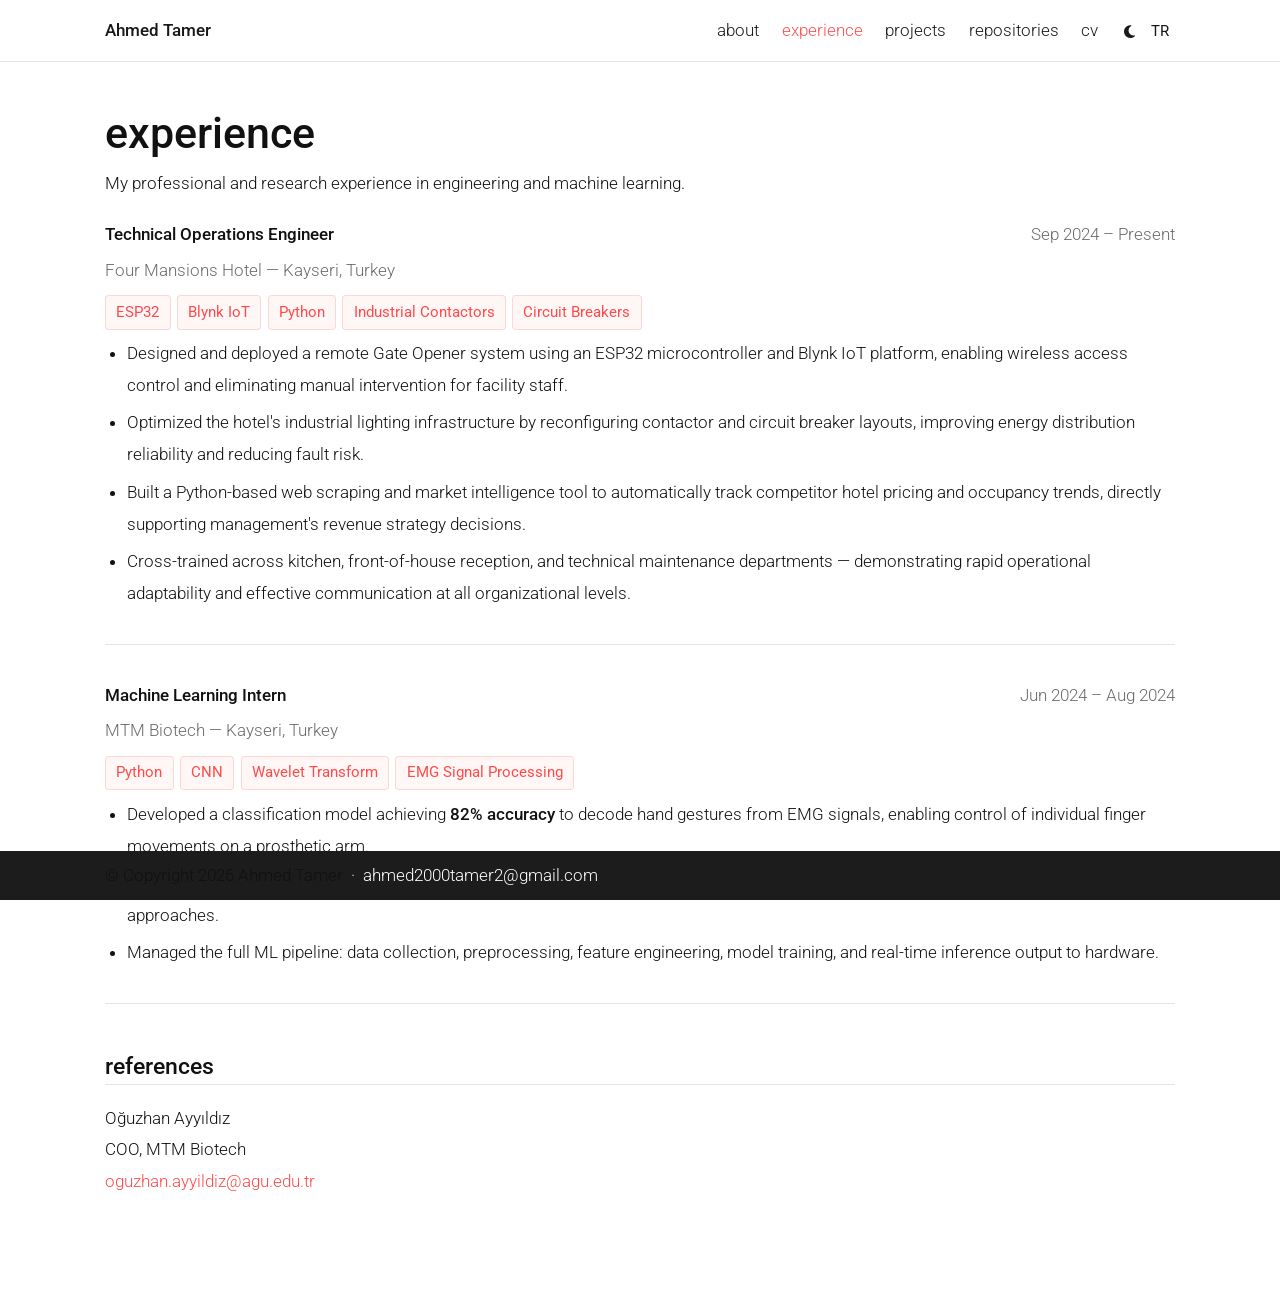
==== commit cbf4bc0b: "Add global styles for Roboto font and profile images Added global styles for typography and profile " ====
--- a/experience.html
+++ b/experience.html
@@ -10,7 +10,81 @@
   <link rel="preconnect" href="https://fonts.googleapis.com">
   <link href="https://fonts.googleapis.com/css2?family=Roboto:ital,wght@0,300;0,400;0,500;0,700;1,300;1,400&display=swap" rel="stylesheet">
   <link rel="stylesheet" href="assets/style.css"/>
-
+<style>
+    /* ── Global Roboto Light Override ── */
+    html, body,
+    p, li, div, span, a, td, th,
+    .post, .post article,
+    .exp-bullets, .exp-bullets li,
+    .project-desc,
+    .desc, .bio,
+    .skill-tags .tag,
+    .edu-block,
+    footer {
+      font-family: 'Roboto', sans-serif !important;
+      font-weight: 300 !important;
+      font-size: 17.28px !important;
+      line-height: 1.85 !important;   /* generous line spacing for 1070px justified layout */
+    }
+    
+    /* Headings keep a slightly heavier weight so hierarchy stays clear */
+    h1, h2, h3, h4, h5, h6,
+    .post-title,
+    .exp-title,
+    .project-name,
+    .skill-group-label,
+    .edu-degree,
+    .navbar-brand {
+      font-family: 'Roboto', sans-serif !important;
+      font-weight: 500 !important;    /* medium — still in the Roboto family */
+    }
+
+    /* Bold/strong stays readable */
+    strong, b {
+      font-family: 'Roboto', sans-serif !important;
+      font-weight: 500 !important;
+    }
+
+    /* Inline code / tech tags stay legible */
+    .tag, code, pre {
+      font-size: 15px !important;
+      line-height: 1.7 !important;
+    }
+
+    /* ── Circular Profile Image  321 × 321 px ── */
+    .profile figure img,
+    .profile img {
+      width:  321px !important;
+      height: 321px !important;
+      min-width:  321px !important;
+      min-height: 321px !important;
+      max-width:  321px !important;
+      max-height: 321px !important;
+      border-radius: 50% !important;
+      object-fit: cover !important;
+      object-position: center top !important;
+      display: block !important;
+    }
+
+    /* Give the figure a fixed size so the float doesn't collapse */
+    .profile figure {
+      width:  321px !important;
+      height: 321px !important;
+      margin: 0 0 1.25rem 1.75rem !important;
+    }
+
+    .profile {
+      float: right;
+      margin-left: 2rem;
+    }
+    /* ── Icon size fix — overrides the global "a" font-size reset above ── */
+.social .contact-icons,
+.social .contact-icons a,
+.social .contact-icons a i {
+  font-size: 3.8rem !important;  /* ← change this ONE number to resize all icons */
+  line-height: 1 !important;
+}
+  </style>
 </head>
 <body class="fixed-top-nav">
 
--- a/assets/style.css
+++ b/assets/style.css
@@ -1,39 +1,97 @@
 /* ============================================================
-   assets/style.css  —  Ahmed Tamer Portfolio
-   Shared across: index, experience, projects, repositories,
-                  project-detail pages
-   ============================================================ */
-
-/* ─── 1. CSS Variables (Light & Dark) ─────────────────────── */
+   style.css  —  Ahmed Tamer Portfolio
+   ============================================================
+   
+   TABLE OF CONTENTS
+   ─────────────────────────────────────────────────────────────
+   1.  THEMING ENGINE          (CSS custom properties / variables)
+   2.  GLOBAL RESET & BASE     (body, typography defaults)
+   3.  TEXT STRUCTURE          (headings, paragraphs, links, code)
+   4.  SPACING & PADDING       (containers, sections, rhythm)
+   5.  NAVBAR                  (top navigation bar)
+   6.  PROGRESS BAR            (reading-progress indicator)
+   7.  PROFILE IMAGE           (circular photo float)
+   8.  SOCIAL / CONTACT ICONS  (email, github, linkedin …)
+   9.  EXPERIENCE ITEMS        (exp-item, exp-header, bullets)
+  10.  PROJECT CARDS           (projects-grid, project-card)
+  11.  SKILLS GRID             (skill-group, tags)
+  12.  EDUCATION BLOCK         (edu-block, edu-gpa)
+  13.  FOOTER                  (fixed-bottom strip)
+  14.  UTILITY                 (fade-up, view-all-link, badges)
+  15.  THEME TOGGLE ICONS      (sun/moon visibility swap)
+  16.  RESPONSIVE              (≤576 px breakpoints)
+   ============================================================ */
+
+
+/* ============================================================
+   1.  THEMING ENGINE
+   All colours live here. Swap a variable in ONE place and the
+   entire page updates — both light and dark modes.
+   ============================================================ */
+
 :root {
-  --global-bg-color:        #ffffff;
-  --global-surface-color:   #f5f5f5;
-  --global-text-color:      #212121;
-  --global-text-muted:      #555555;
-  --global-divider-color:   #dddddd;
-  --global-theme-color:     #212121;
-  --global-accent-color:    #1565c0;
-  --global-hover-color:     #0d47a1;
-  --global-link-color:      #1565c0;
-  --nav-height:             60px;
-  --container-max:          860px;
-  --transition:             0.2s ease;
-}
-
-[data-theme="dark"] {
-  --global-bg-color:        #1a1a1a;
-  --global-surface-color:   #252525;
-  --global-text-color:      #e0e0e0;
-  --global-text-muted:      #9e9e9e;
-  --global-divider-color:   #333333;
-  --global-theme-color:     #e0e0e0;
-  --global-accent-color:    #90caf9;
-  --global-hover-color:     #bbdefb;
-  --global-link-color:      #90caf9;
-}
-
-/* ─── 2. Base Reset & Body ─────────────────────────────────── */
-*, *::before, *::after { box-sizing: border-box; }
+  /* ── Backgrounds ── */
+  --bg:               #ffffff;
+  --card-bg:          #ffffff;
+  --footer-bg:        #1c1c1d;
+
+  /* ── Text ── */
+  --text:             #111111;
+  --text-light:       #6b6b6b;
+  --footer-text:      #e8e8e8;
+  --footer-link:      #ffffff;
+
+  /* ── Accent / brand ── */
+  --accent:           #ff4b4b;          /* primary red used for links, hover, tags */
+  --accent-hover:     #ff4b4b;
+  --accent-hover-fg:  #ffffff;
+
+  /* ── Borders & dividers ── */
+  --divider:          rgba(0, 0, 0, 0.10);
+
+  /* ── Code blocks ── */
+  --code-bg:          rgba(255, 75, 75, 0.05);
+
+  /* ── Callout blocks ── */
+  --tip-border:       #42b983;
+  --tip-bg:           #e2f5ec;
+  --tip-text:         #215d42;
+  --warning-border:   #e7c000;
+  --warning-bg:       #fff8d8;
+  --warning-text:     #6b5900;
+  --danger-border:    #cc0000;
+  --danger-bg:        #ffe0e0;
+  --danger-text:      #660000;
+}
+
+/* ── Dark mode overrides ── */
+html[data-theme="dark"] {
+  --bg:               #1c1c1d;
+  --card-bg:          #212529;
+  --footer-bg:        #e8e8e8;
+
+  --text:             #e8e8e8;
+  --text-light:       #e8e8e8;
+  --footer-text:      #1c1c1d;
+  --footer-link:      #000000;
+
+  --accent:           #2698ba;
+  --accent-hover:     #2698ba;
+
+  --divider:          #424246;
+  --code-bg:          #2c3237;
+}
+
+
+/* ============================================================
+   2.  GLOBAL RESET & BASE
+   ============================================================ */
+
+*,
+*::before,
+*::after {
+  box-sizing: border-box;
+}
 
 html {
   scroll-behavior: smooth;
@@ -44,867 +102,771 @@
   font-weight: 300;
   font-size: 17.28px;
   line-height: 1.85;
-  background-color: var(--global-bg-color);
-  color: var(--global-text-color);
-  transition: background-color var(--transition), color var(--transition);
-  padding-top: var(--nav-height);
-  min-height: 100vh;
+  color: var(--text);
+  background-color: var(--bg);
+
+  padding-bottom: 70px;     /* room for fixed footer */
 }
 
 body.fixed-top-nav {
-  padding-top: var(--nav-height);
-}
-
-/* ─── 3. Typography ────────────────────────────────────────── */
+  padding-top: 56px;        /* room for fixed navbar */
+}
+
+/* ── Maximum content width ── */
+.container {
+  max-width: 1100px;
+}
+
+
+/* ============================================================
+   3.  TEXT STRUCTURE & STYLING
+   ============================================================ */
+
+/* --- Headings --- */
 h1, h2, h3, h4, h5, h6 {
   font-family: 'Roboto', sans-serif;
   font-weight: 500;
-  color: var(--global-text-color);
-  line-height: 1.3;
-}
-
-h2 {
-  font-size: 1rem;
+  color: var(--text);
+  scroll-margin-top: 66px;  /* offset for sticky navbar when deep-linking */
+}
+
+/* ── Post / page title ──
+   FIX: both "Ahmed" (inside span.font-weight-bold) and "Tamer"
+   must render at exactly the same font-size.
+   The span below resets any Bootstrap utility that might
+   inadvertently scale the inline element differently. */
+/* AFTER */
+.post-title {
   font-weight: 500;
-  text-transform: lowercase;
-  letter-spacing: 0.01em;
-  margin: 2.2rem 0 0.9rem;
-  color: var(--global-text-muted);
-  display: flex;
-  align-items: baseline;
-  gap: 0.75rem;
-}
-
-p {
+  color: var(--text);
+  line-height: 1.1;
+}
+.post-title .font-weight-bold {   /* "Ahmed" — BIG */
+  font-size: 3.8rem !important;
+  font-weight: 700 !important;
+  color: inherit;
+}
+.post-title .name-last {          /* "Tamer" — small */
+  font-size: 1.6rem !important;
+  font-weight: 300 !important;
+  color: var(--text-light);
+}
+.post-title {
+  margin-bottom: 0.1rem;   /* was ~1rem browser default — shrink this */
+}
+.desc {
+  margin-top: 0;           /* remove any top gap on the desc paragraph */
+  margin-bottom: 0.5rem;
+}
+
+/* --- Body copy --- */
+p, li, div, span, td, th {
   font-family: 'Roboto', sans-serif;
   font-weight: 300;
+  color: var(--text);
+}
+
+strong, b {
+  font-weight: 500;
+  color: var(--text);
+}
+
+em {
+  color: var(--text);
+}
+
+/* --- Links --- */
+a {
+  color: var(--accent);
+  text-decoration: none;
+  transition: color 0.2s ease;
+}
+
+a:hover {
+  color: var(--accent-hover);
+  text-decoration: underline;
+}
+
+/* --- Horizontal rule --- */
+hr {
+  border: none;
+  border-top: 1px solid var(--divider);
+}
+
+/* --- Inline code --- */
+code {
+  font-size: 15px;
+  background-color: var(--code-bg);
+  color: var(--accent);
+  border-radius: 3px;
+  padding: 2px 5px;
+}
+
+pre {
+  font-size: 15px;
+  line-height: 1.7;
+  background-color: var(--code-bg);
+  color: var(--accent);
+  border-radius: 6px;
+  padding: 8px 14px;
+}
+
+pre code {
+  background: transparent;
+  padding: 0;
+}
+
+/* --- Section headings (h2 inside .post article) --- */
+.post article h2 {
+  font-size: 1.35rem;
+  font-weight: 500;
+  margin-top: 2.5rem;
+  margin-bottom: 1rem;
+  padding-bottom: 0.25rem;
+  border-bottom: 1px solid var(--divider);
+  color: var(--text);
+}
+
+/* --- Descriptor line under name --- */
+.desc {
   font-size: 17.28px;
   line-height: 1.85;
-  margin-bottom: 1rem;
-}
-
-strong, b {
-  font-weight: 500;
-}
-
-a {
-  color: var(--global-link-color);
+  color: var(--text);
+}
+
+/* --- Bio paragraphs --- */
+.bio,
+.post article p {
+  text-align: justify;
+  hyphens: auto;
+}
+
+/* --- Blockquotes --- */
+blockquote {
+  background: var(--bg);
+  border-left: 5px solid var(--accent);
+  margin: 1.5em 0;
+  padding: 1em 1.25em;
+  font-size: 1.1rem;
+}
+
+blockquote p { margin-bottom: 0; }
+
+/* Callout variants */
+blockquote.block-tip     { border-color: var(--tip-border);     background: var(--tip-bg);     }
+blockquote.block-tip p   { color: var(--tip-text); }
+blockquote.block-warning { border-color: var(--warning-border); background: var(--warning-bg); }
+blockquote.block-warning p { color: var(--warning-text); }
+blockquote.block-danger  { border-color: var(--danger-border);  background: var(--danger-bg);  }
+blockquote.block-danger p  { color: var(--danger-text); }
+
+
+/* ============================================================
+   4.  GLOBAL PADDING & SPACING
+   Consistent rhythm throughout the page.
+   ============================================================ */
+
+/* Top-level post wrapper */
+.post {
+  margin-top: 1.5rem;
+  margin-bottom: 2.5rem;
+}
+
+/* Section headings get a top gap so sections breathe */
+.post article h2 {
+  margin-top: 2.75rem;
+}
+
+/* Paragraphs inside article */
+.post article p {
+  margin-bottom: 1.1rem;
+}
+
+/* Clearfix helper used after floated profile image */
+.clearfix::after {
+  content: '';
+  display: table;
+  clear: both;
+}
+
+
+/* ============================================================
+   5.  NAVBAR
+   ============================================================ */
+
+#navbar {
+  box-shadow: none;
+  border-bottom: 1px solid var(--divider);
+  background-color: var(--bg);
+  opacity: 0.97;
+}
+
+/* Brand / site name */
+.navbar.navbar-light .navbar-brand {
+  font-weight: 700;
+  font-size: 1.15rem;
+  color: var(--text);
+}
+
+/* Nav links */
+.navbar.navbar-light .navbar-nav .nav-item .nav-link {
+  color: var(--text);
+  font-size: 0.92rem;
+  padding: 0.35rem 0.65rem;
+  transition: color 0.2s ease;
+}
+
+.navbar.navbar-light .navbar-nav .nav-item .nav-link:hover {
+  color: var(--accent-hover);
   text-decoration: none;
-  transition: color var(--transition);
-}
-
-a:hover {
-  color: var(--global-hover-color);
-  text-decoration: none;
-}
-
-code {
-  font-family: 'JetBrains Mono', 'Courier New', monospace;
-  font-size: 0.83em;
-  background: var(--global-surface-color);
-  border: 1px solid var(--global-divider-color);
-  padding: 0.1em 0.38em;
-  border-radius: 4px;
-  color: var(--global-text-color);
-}
-
-ul, ol {
-  font-family: 'Roboto', sans-serif;
-  font-weight: 300;
-  font-size: 17.28px;
-  line-height: 1.85;
-}
-
-/* ─── 4. Navbar ────────────────────────────────────────────── */
-#navbar {
-  background-color: var(--global-bg-color) !important;
-  border-bottom: 1px solid var(--global-divider-color);
-  height: var(--nav-height);
-  transition: background-color var(--transition), border-color var(--transition);
-  padding: 0 1rem;
-}
-
-.navbar-brand {
-  font-family: 'Roboto', sans-serif !important;
-  font-weight: 500 !important;
-  font-size: 1.1rem !important;
-  color: var(--global-text-color) !important;
-  letter-spacing: 0.01em;
-}
-
-.navbar-brand:hover {
-  color: var(--global-accent-color) !important;
-}
-
-.nav-item .nav-link {
-  font-family: 'Roboto', sans-serif;
-  font-weight: 300;
-  font-size: 0.9rem;
-  color: var(--global-text-muted) !important;
-  padding: 0.3rem 0.7rem !important;
-  border-radius: 4px;
-  transition: color var(--transition), background var(--transition);
-}
-
-.nav-item .nav-link:hover,
-.nav-item.active .nav-link {
-  color: var(--global-text-color) !important;
-  background: var(--global-surface-color);
-}
-
-/* Hamburger bars */
-.icon-bar {
+}
+
+/* Active page link */
+.navbar.navbar-light .navbar-nav .nav-item.active > .nav-link {
+  font-weight: 700;
+  color: var(--accent);
+  background-color: transparent;
+}
+
+/* Hamburger icon bars */
+.navbar-toggler .icon-bar {
   display: block;
   width: 22px;
   height: 2px;
+  background-color: var(--text);
   border-radius: 1px;
-  background: var(--global-text-color);
-  transition: background var(--transition);
-  margin: 4px 0;
-}
-
-/* Theme / Lang toggle buttons */
+  margin-bottom: 4px;
+  transition: all 0.2s ease;
+}
+
+.navbar-toggler .top-bar    { transform: rotate(45deg);  transform-origin: 10% 10%; }
+.navbar-toggler .middle-bar { opacity: 0; }
+.navbar-toggler .bottom-bar { transform: rotate(-45deg); transform-origin: 10% 90%; }
+
+.navbar-toggler.collapsed .top-bar    { transform: rotate(0); }
+.navbar-toggler.collapsed .middle-bar { opacity: 1; }
+.navbar-toggler.collapsed .bottom-bar { transform: rotate(0); }
+
+/* Theme & language toggle buttons */
 #light-toggle,
 #lang-toggle {
-  background: none;
-  border: 1px solid var(--global-divider-color);
-  border-radius: 5px;
-  color: var(--global-text-muted);
+  padding: 0 6px;
+  border: 0;
+  background-color: transparent;
+  color: var(--text);
+  font-size: 0.85rem;
   cursor: pointer;
-  font-family: 'Roboto', sans-serif;
-  font-size: 0.78rem;
-  font-weight: 400;
-  padding: 0.28rem 0.55rem;
-  line-height: 1;
-  transition: color var(--transition), border-color var(--transition), background var(--transition);
+  transition: color 0.2s ease;
 }
 
 #light-toggle:hover,
 #lang-toggle:hover {
-  color: var(--global-text-color);
-  border-color: var(--global-text-muted);
-  background: var(--global-surface-color);
-}
-
-/* Sun/moon icons */
-#light-toggle .fa-sun  { display: none; }
-[data-theme="dark"] #light-toggle .fa-moon { display: none; }
-[data-theme="dark"] #light-toggle .fa-sun  { display: inline; }
-
-/* Scroll progress bar */
-#progress {
+  color: var(--accent-hover);
+}
+
+
+/* ============================================================
+   6.  PROGRESS BAR
+   Thin line at top showing scroll progress.
+   ============================================================ */
+
+progress#progress {
   position: fixed;
-  top: var(--nav-height);
   left: 0;
-  right: 0;
+  top: 56px;
+  z-index: 1000;
   width: 100%;
-  height: 2px;
-  -webkit-appearance: none;
+  height: 3px;
   appearance: none;
   border: none;
-  background: var(--global-divider-color);
-  z-index: 999;
-}
-
-#progress::-webkit-progress-bar   { background: transparent; }
-#progress::-webkit-progress-value { background: var(--global-accent-color); }
-#progress::-moz-progress-bar      { background: var(--global-accent-color); }
-
-/* ─── 5. Container / Layout ────────────────────────────────── */
-.container {
-  max-width: var(--container-max);
-  padding-left: 1.5rem;
-  padding-right: 1.5rem;
-}
-
-/* ─── 6. Post / Article wrapper ───────────────────────────── */
-.post {
-  padding: 1.5rem 0 3rem;
-}
-
-.post article {
-  text-align: justify;
-}
-
-/* ─── 7. Fade-up animation ─────────────────────────────────── */
-.fade-up {
-  animation: fadeUp 0.45s ease both;
-}
-
-@keyframes fadeUp {
-  from { opacity: 0; transform: translateY(14px); }
-  to   { opacity: 1; transform: translateY(0); }
-}
-
-/* ─── 8. Page titles ───────────────────────────────────────── */
-.post-title,
-.page-h1 {
-  font-family: 'Roboto', sans-serif !important;
-  font-weight: 300 !important;
-  font-size: 2rem;
-  line-height: 1.2;
-  letter-spacing: -0.01em;
-  color: var(--global-text-color);
-  margin-bottom: 0.4rem;
-}
-
-.post-title .font-weight-bold { font-weight: 700 !important; }
-
-.page-subtitle {
-  font-size: 1rem;
-  font-weight: 300;
-  color: var(--global-text-muted);
-  line-height: 1.7;
-  margin-bottom: 1.5rem;
-}
-
-.desc {
-  font-family: 'Roboto', sans-serif;
-  font-weight: 300;
-  font-size: 1rem;
-  line-height: 1.7;
-  color: var(--global-text-muted);
-  margin-bottom: 1.5rem;
-}
-
-/* ─── 9. Profile photo ─────────────────────────────────────── */
-.profile figure img,
-.profile img {
-  width:  321px;
-  height: 321px;
-  min-width:  321px;
-  max-width:  321px;
-  border-radius: 50%;
-  object-fit: cover;
-  object-position: center top;
-  display: block;
+  background: transparent;
+  color: var(--accent);
+}
+
+progress#progress::-webkit-progress-bar   { background: transparent; }
+progress#progress::-webkit-progress-value { background: var(--accent); }
+progress#progress::-moz-progress-bar      { background: var(--accent); }
+
+
+/* ============================================================
+   7.  PROFILE IMAGE
+   Circular, floated right, fixed 321 × 321 px.
+   ============================================================ */
+
+.profile {
+  float: right;
+  margin-left: 2rem;
+  margin-bottom: 1.25rem;
 }
 
 .profile figure {
   width:  321px;
   height: 321px;
-  margin: 0 0 1.25rem 1.75rem;
-}
-
-.profile {
-  float: right;
-  margin-left: 2rem;
-}
-
-@media (max-width: 600px) {
-  .profile, .profile figure {
-    float: none;
-    width: 160px;
-    height: 160px;
-    margin: 0 auto 1.5rem;
-  }
-  .profile figure img,
-  .profile img {
-    width: 160px;
-    height: 160px;
-    min-width: 160px;
-    max-width: 160px;
-  }
-}
-
-/* ─── 10. Social / contact icons ───────────────────────────── */
+  margin: 0;
+  display: block;
+}
+
+.profile figure img,
+.profile img {
+  width:       321px  !important;
+  height:      321px  !important;
+  min-width:   321px  !important;
+  min-height:  321px  !important;
+  max-width:   321px  !important;
+  max-height:  321px  !important;
+  border-radius: 50%  !important;
+  object-fit: cover   !important;
+  object-position: center top !important;
+  display: block      !important;
+}
+
+
+/* ============================================================
+   8.  SOCIAL / CONTACT ICONS
+   ─────────────────────────────────────────────────────────────
+   ★  TO CHANGE ICON SIZE → edit font-size on .contact-icons
+      One number controls all icons at once.
+   ============================================================ */
+
 .social {
-  margin: 1.5rem 0;
-}
-
-.contact-icons {
+  text-align: center;
+  margin: 1.75rem 0;
+}
+
+.social .contact-icons {
+  font-size: 4.8rem;       /* ← ICON SIZE — increase to make bigger */
   display: flex;
-  gap: 0.9rem;
+  justify-content: center;
+  align-items: center;
+  gap: 1rem;               /* spacing between icons */
   flex-wrap: wrap;
 }
 
-.contact-icons a {
-  color: var(--global-text-muted);
-  font-size: 1.55rem;
-  line-height: 1;
-  transition: color var(--transition), transform var(--transition);
-}
-
-.contact-icons a:hover {
-  color: var(--global-accent-color);
-  transform: translateY(-2px);
-}
-
-/* ─── 11. Section — "view all" link ────────────────────────── */
-.view-all-link {
-  font-size: 0.78rem;
-  font-weight: 300;
-  color: var(--global-text-muted);
-  transition: color var(--transition);
-}
-
-.view-all-link:hover {
-  color: var(--global-accent-color);
-}
-
-/* ─── 12. Experience items ─────────────────────────────────── */
+.social .contact-icons a {
+  display: inline-flex;
+  align-items: center;
+  justify-content: center;
+  transition: transform 0.2s ease, color 0.2s ease;
+}
+
+/* Default icon colour = body text colour */
+.social .contact-icons a i::before {
+  color: var(--text);
+  transition: color 0.2s ease;
+}
+
+/* Hover = brand accent + slight lift */
+.social .contact-icons a:hover i::before {
+  color: var(--accent-hover);
+}
+
+.social .contact-icons a:hover {
+  transform: translateY(-3px);
+  text-decoration: none;
+}
+
+.social .contact-note {
+  font-size: 0.8rem;
+  color: var(--text-light);
+  margin-top: 0.4rem;
+}
+
+
+/* ============================================================
+   9.  EXPERIENCE ITEMS
+   ============================================================ */
+
 .exp-item {
-  margin-bottom: 1.8rem;
+  margin-bottom: 2rem;
   padding-bottom: 1.5rem;
-  border-bottom: 1px solid var(--global-divider-color);
+  border-bottom: 1px solid var(--divider);
 }
 
 .exp-item:last-of-type {
   border-bottom: none;
 }
 
+/* Row: title on left, date on right */
 .exp-header {
   display: flex;
   justify-content: space-between;
   align-items: baseline;
   flex-wrap: wrap;
-  gap: 0.3rem;
-  margin-bottom: 0.1rem;
+  gap: 0.25rem;
+  margin-bottom: 0.2rem;
 }
 
 .exp-title {
-  font-weight: 500;
-  font-size: 0.97rem;
-  color: var(--global-text-color);
+  font-weight: 600;
+  font-size: 1rem;
+  color: var(--text);
 }
 
 .exp-date {
-  font-size: 0.8rem;
-  font-weight: 300;
-  color: var(--global-text-muted);
+  font-size: 0.85rem;
+  color: var(--text-light);
   white-space: nowrap;
 }
 
 .exp-company {
-  font-size: 0.88rem;
-  font-weight: 300;
-  color: var(--global-text-muted);
+  font-size: 0.92rem;
+  color: var(--text-light);
   margin-bottom: 0.5rem;
 }
 
+/* Bullet list inside experience */
 .exp-bullets {
-  margin: 0.5rem 0 0.5rem 1.1rem;
-  padding: 0;
+  padding-left: 1.25rem;
+  margin-top: 0.5rem;
+  margin-bottom: 0.5rem;
 }
 
 .exp-bullets li {
-  font-size: 0.93rem;
-  font-weight: 300;
-  line-height: 1.7;
-  margin-bottom: 0.35rem;
-  color: var(--global-text-color);
-}
-
-/* ─── 13. Tech stack tags ──────────────────────────────────── */
+  font-size: 17.28px;
+  line-height: 1.85;
+  margin-bottom: 0.3rem;
+  color: var(--text);
+}
+
+/* Technology tag pills */
 .tech-stack {
   display: flex;
   flex-wrap: wrap;
   gap: 0.35rem;
-  margin: 0.5rem 0 0.65rem;
+  margin: 0.5rem 0;
 }
 
 .tag {
   display: inline-block;
-  font-family: 'Roboto', sans-serif;
-  font-size: 0.75rem;
-  font-weight: 400;
-  color: var(--global-text-muted);
-  background: var(--global-surface-color);
-  border: 1px solid var(--global-divider-color);
+  font-size: 13px !important;
+  font-weight: 400 !important;
+  line-height: 1.4 !important;
+  padding: 0.2rem 0.6rem;
   border-radius: 4px;
-  padding: 0.18rem 0.55rem;
-  line-height: 1.5;
-  transition: color var(--transition), border-color var(--transition), background var(--transition);
-}
-
-.tag:hover {
-  color: var(--global-text-color);
-  border-color: var(--global-text-muted);
-}
-
-/* ─── 14. Project cards grid ───────────────────────────────── */
+  background-color: var(--code-bg);
+  color: var(--accent);
+  border: 1px solid rgba(255, 75, 75, 0.18);
+}
+
+html[data-theme="dark"] .tag {
+  border-color: rgba(38, 152, 186, 0.25);
+}
+
+
+/* ============================================================
+  10.  PROJECT CARDS
+   ============================================================ */
+
 .projects-grid {
   display: grid;
-  grid-template-columns: 1fr 1fr;
-  gap: 1.25rem;
-  margin-bottom: 0.5rem;
-}
-
-@media (max-width: 620px) {
-  .projects-grid { grid-template-columns: 1fr; }
-}
-
-.project-card-link {
-  text-decoration: none;
-  color: inherit;
-  display: block;
+  grid-template-columns: repeat(auto-fill, minmax(300px, 1fr));
+  gap: 1.5rem;
+  margin-bottom: 2rem;
 }
 
 .project-card {
-  border: 1px solid var(--global-divider-color);
+  background-color: var(--card-bg);
   border-radius: 10px;
   padding: 0;
-  overflow: hidden;
-  background: var(--global-bg-color);
-  transition: border-color var(--transition), box-shadow var(--transition), transform var(--transition);
-  height: 100%;
+  transition: transform 0.2s ease, box-shadow 0.2s ease;
 }
 
 .project-card:hover {
-  border-color: var(--global-accent-color);
-  box-shadow: 0 4px 20px rgba(0,0,0,0.08);
-  transform: translateY(-2px);
-}
-
-[data-theme="dark"] .project-card:hover {
-  box-shadow: 0 4px 20px rgba(0,0,0,0.3);
-}
-
-.project-card > .card.hoverable {
+  transform: translateY(-4px);
+  box-shadow: 0 8px 24px rgba(0, 0, 0, 0.10);
+}
+
+.project-card-link {
+  text-decoration: none !important;
+  color: inherit !important;
+}
+
+.project-card-header {
+  display: flex;
+  justify-content: space-between;
+  align-items: baseline;
+  flex-wrap: wrap;
+  gap: 0.25rem;
+  margin-top: 0.6rem;
+  margin-bottom: 0.2rem;
+}
+
+.project-name {
+  font-weight: 600;
+  font-size: 0.97rem;
+  color: var(--text);
+}
+
+.project-date-tag {
+  font-size: 0.8rem;
+  color: var(--text-light);
+  white-space: nowrap;
+}
+
+.project-desc {
+  font-size: 0.9rem;
+  color: var(--text-light);
+  line-height: 1.6;
+  margin-bottom: 0.5rem;
+}
+
+/* "● ongoing" badge */
+.ongoing-badge {
+  font-size: 0.78rem;
+  font-weight: 500;
+  color: var(--accent);
+  margin-bottom: 0.35rem;
+}
+
+/* Card image wrapper */
+.project-card .card {
+  background-color: var(--card-bg);
   border: none !important;
   box-shadow: none !important;
-  border-radius: 0 !important;
-  margin: 0 !important;
-}
-
-.project-card-body {
-  padding: 0.9rem 1rem 1rem;
-}
-
-.project-card figure {
-  margin: 0;
+  border-radius: 8px;
   overflow: hidden;
 }
 
-.project-card figure img {
-  display: block;
+.project-card .card img {
   width: 100%;
   height: auto;
-  border-radius: 0;
-  transition: transform 0.35s ease;
-}
-
-.project-card:hover figure img {
-  transform: scale(1.02);
-}
-
-.project-card-header {
-  display: flex;
-  align-items: baseline;
-  justify-content: space-between;
-  flex-wrap: wrap;
-  gap: 0.3rem;
-  padding: 0.75rem 1rem 0.2rem;
-}
-
-.project-name {
-  font-weight: 500;
-  font-size: 0.92rem;
-  color: var(--global-text-color);
-  line-height: 1.4;
-}
-
-.project-date-tag {
-  font-size: 0.75rem;
-  font-weight: 300;
-  color: var(--global-text-muted);
-  white-space: nowrap;
-  flex-shrink: 0;
-}
-
-.project-desc {
-  font-size: 0.88rem;
-  font-weight: 300;
-  line-height: 1.65;
-  color: var(--global-text-muted);
-  padding: 0 1rem;
-  margin: 0 0 0.5rem;
-}
-
-.ongoing-badge {
-  font-size: 0.72rem;
-  font-weight: 400;
-  color: #c46a00;
-  padding: 0 1rem 0.1rem;
-  line-height: 1;
-}
-
-[data-theme="dark"] .ongoing-badge {
-  color: #e8a44a;
-}
-
-/* ─── 15. Skills grid ──────────────────────────────────────── */
+  display: block;
+  border-radius: 8px;
+}
+
+
+/* ============================================================
+  11.  SKILLS GRID
+   ============================================================ */
+
 .skills-grid {
   display: grid;
-  grid-template-columns: 1fr 1fr;
-  gap: 1rem 2rem;
-  margin-bottom: 0.5rem;
-}
-
-@media (max-width: 540px) {
-  .skills-grid { grid-template-columns: 1fr; }
+  grid-template-columns: repeat(auto-fill, minmax(220px, 1fr));
+  gap: 1.25rem;
+  margin-bottom: 2rem;
 }
 
 .skill-group {
-  margin-bottom: 0.5rem;
+  display: flex;
+  flex-direction: column;
+  gap: 0.4rem;
 }
 
 .skill-group-label {
-  font-size: 0.78rem;
-  font-weight: 500;
-  color: var(--global-text-muted);
+  font-weight: 600;
+  font-size: 0.88rem;
   text-transform: uppercase;
-  letter-spacing: 0.07em;
-  margin-bottom: 0.45rem;
+  letter-spacing: 0.04em;
+  color: var(--accent);
 }
 
 .skill-tags {
   display: flex;
   flex-wrap: wrap;
-  gap: 0.35rem;
-}
-
-/* ─── 16. Education block ──────────────────────────────────── */
+  gap: 0.3rem;
+}
+
+
+/* ============================================================
+  12.  EDUCATION BLOCK
+   ============================================================ */
+
 .edu-block {
   display: flex;
   justify-content: space-between;
   align-items: flex-start;
-  padding: 1rem 1.1rem;
-  border: 1px solid var(--global-divider-color);
-  border-radius: 8px;
-  background: var(--global-surface-color);
-  margin-bottom: 1rem;
+  flex-wrap: wrap;
   gap: 1rem;
-  flex-wrap: wrap;
+  padding: 1rem 0;
+  border-top: 1px solid var(--divider);
+  border-bottom: 1px solid var(--divider);
+  margin-bottom: 2rem;
 }
 
 .edu-degree {
-  font-weight: 500;
-  font-size: 0.95rem;
-  color: var(--global-text-color);
-  margin-bottom: 0.2rem;
+  font-weight: 600;
+  font-size: 1rem;
+  color: var(--text);
 }
 
 .edu-uni {
-  font-size: 0.88rem;
-  font-weight: 300;
-  color: var(--global-text-muted);
-  margin-bottom: 0.15rem;
+  font-size: 0.92rem;
+  color: var(--text-light);
 }
 
 .edu-detail {
+  font-size: 0.85rem;
+  color: var(--text-light);
+  margin-top: 0.15rem;
+}
+
+.edu-gpa {
+  display: flex;
+  flex-direction: column;
+  align-items: flex-end;
+  font-size: 0.8rem;
+  text-transform: uppercase;
+  letter-spacing: 0.05em;
+  color: var(--text-light);
+  white-space: nowrap;
+}
+
+.edu-gpa span {
+  font-size: 1.4rem;
+  font-weight: 700;
+  color: var(--accent);
+  letter-spacing: 0;
+  line-height: 1.2;
+}
+
+
+/* ============================================================
+  13.  FOOTER
+   ============================================================ */
+
+footer.fixed-bottom {
+  background-color: var(--footer-bg);
+  font-size: 0.78rem;
+}
+
+footer.fixed-bottom .container {
+  color: var(--footer-text);
+  padding-top: 9px;
+  padding-bottom: 8px;
+}
+
+footer.fixed-bottom a {
+  color: var(--footer-link);
+  transition: color 0.2s ease;
+}
+
+footer.fixed-bottom a:hover {
+  color: var(--accent-hover);
+  text-decoration: none;
+}
+
+
+/* ============================================================
+  14.  UTILITY CLASSES
+   ============================================================ */
+
+/* Fade-up entrance animation */
+@keyframes fadeUp {
+  from { opacity: 0; transform: translateY(18px); }
+  to   { opacity: 1; transform: translateY(0);    }
+}
+
+.fade-up {
+  animation: fadeUp 0.45s ease both;
+}
+
+/* "view all →" link next to section headings */
+.view-all-link {
   font-size: 0.82rem;
-  font-weight: 300;
-  color: var(--global-text-muted);
-}
-
-.edu-gpa {
-  text-align: right;
-  flex-shrink: 0;
-  font-size: 0.72rem;
-  font-weight: 300;
-  color: var(--global-text-muted);
-  text-transform: uppercase;
-  letter-spacing: 0.06em;
-  line-height: 1.3;
-}
-
-.edu-gpa span {
-  display: block;
-  font-size: 1.3rem;
-  font-weight: 500;
-  color: var(--global-text-color);
-  letter-spacing: 0;
-}
-
-/* ─── 17. Footer ───────────────────────────────────────────── */
-footer {
-  font-family: 'Roboto', sans-serif;
-  font-weight: 300;
-  font-size: 0.82rem;
-  color: var(--global-text-muted);
-  border-top: 1px solid var(--global-divider-color);
-  padding: 0.75rem 1.5rem;
-  text-align: center;
-  background: var(--global-bg-color);
-  transition: background var(--transition), border-color var(--transition);
-}
-
-footer.fixed-bottom {
-  position: fixed;
-  bottom: 0;
-  left: 0;
-  right: 0;
-  z-index: 900;
-}
-
-footer a {
-  color: var(--global-text-muted);
-}
-
-footer a:hover {
-  color: var(--global-accent-color);
-}
-
-/* ─── 18. Project detail page extras ──────────────────────── */
-.back-link {
-  display: inline-flex;
-  align-items: center;
-  gap: 0.4rem;
-  font-size: 0.84rem;
-  font-weight: 300;
-  color: var(--global-text-muted);
-  margin-bottom: 1.5rem;
-  transition: color var(--transition);
-}
-
-.back-link:hover {
-  color: var(--global-accent-color);
+  font-weight: 400;
+  color: var(--text-light);
+  margin-left: 0.6rem;
   text-decoration: none;
-}
-
-.ongoing-pill {
-  display: inline-flex;
-  align-items: center;
-  gap: 0.4rem;
-  font-size: 0.72rem;
-  font-weight: 400;
-  font-family: 'Roboto', sans-serif;
-  color: #c46a00;
-  background: rgba(196, 106, 0, 0.10);
-  border-radius: 20px;
-  padding: 0.22rem 0.75rem;
-  margin-bottom: 1rem;
-  letter-spacing: 0.03em;
-}
-
-[data-theme="dark"] .ongoing-pill {
-  color: #e8a44a;
-  background: rgba(232, 164, 74, 0.12);
-}
-
-.ongoing-pill::before {
-  content: '';
-  width: 6px;
-  height: 6px;
-  border-radius: 50%;
-  background: currentColor;
-  flex-shrink: 0;
-  animation: blink 1.8s ease-in-out infinite;
-}
-
-@keyframes blink {
-  0%, 100% { opacity: 1; }
-  50%       { opacity: 0.3; }
-}
-
-.project-meta-grid {
-  display: grid;
-  grid-template-columns: repeat(auto-fit, minmax(140px, 1fr));
-  gap: 0;
-  margin: 1.4rem 0 1.75rem;
-  border: 1px solid var(--global-divider-color);
-  border-radius: 8px;
-  overflow: hidden;
-}
-
-.project-meta-item {
-  padding: 0.85rem 1rem;
-  border-right: 1px solid var(--global-divider-color);
-  background: var(--global-surface-color);
-}
-
-.project-meta-item:last-child {
-  border-right: none;
-}
-
-.project-meta-item label {
-  display: block;
-  font-size: 0.65rem;
-  font-weight: 400;
-  font-family: 'Roboto', sans-serif;
-  text-transform: uppercase;
-  letter-spacing: 0.1em;
-  color: var(--global-text-muted);
-  margin-bottom: 0.25rem;
-}
-
-.project-meta-item span {
-  font-size: 0.87rem;
-  font-weight: 500;
-  color: var(--global-text-color);
-}
-
-.project-section-title {
-  font-family: 'Roboto', sans-serif;
-  font-size: 0.65rem;
-  font-weight: 400;
-  text-transform: uppercase;
-  letter-spacing: 0.13em;
-  color: var(--global-text-muted);
-  margin: 2rem 0 0.6rem;
-  opacity: 0.75;
-}
-
-.component-card {
-  border: 1px solid var(--global-divider-color);
-  border-radius: 8px;
-  padding: 0.9rem 1.1rem;
-  margin-bottom: 0.65rem;
-  background: var(--global-bg-color);
-  transition: border-color var(--transition);
-}
-
-.component-card:hover {
-  border-color: var(--global-accent-color);
-}
-
-.component-card h6 {
-  font-size: 0.84rem;
-  font-weight: 500;
-  margin-bottom: 0.3rem;
-  color: var(--global-text-color);
-}
-
-.component-card p {
-  font-size: 0.85rem;
-  font-weight: 300;
-  line-height: 1.6;
-  margin: 0;
-  color: var(--global-text-muted);
-}
-
-.pipeline-steps {
-  counter-reset: step;
-  list-style: none;
-  padding: 0;
-  margin: 0.4rem 0 1.5rem;
-}
-
-.pipeline-steps li {
-  counter-increment: step;
-  display: flex;
-  align-items: flex-start;
-  gap: 0.9rem;
-  margin-bottom: 0.6rem;
-  font-size: 0.92rem;
-  font-weight: 300;
-  padding: 0.75rem 1rem;
-  border: 1px solid var(--global-divider-color);
-  border-radius: 8px;
-  background: var(--global-bg-color);
-  transition: border-color var(--transition);
-}
-
-.pipeline-steps li:hover {
-  border-color: var(--global-accent-color);
-}
-
-.pipeline-steps li::before {
-  content: counter(step);
-  flex-shrink: 0;
-  width: 1.55rem;
-  height: 1.55rem;
-  border-radius: 50%;
-  background: var(--global-theme-color);
-  color: var(--global-bg-color);
-  display: flex;
-  align-items: center;
-  justify-content: center;
-  font-size: 0.68rem;
-  font-weight: 500;
-  margin-top: 0.08rem;
-}
-
-.goal-list {
-  list-style: none;
-  padding: 0;
-  margin: 0.4rem 0 1.5rem;
-}
-
-.goal-list li {
-  display: flex;
-  align-items: flex-start;
-  gap: 0.6rem;
-  margin-bottom: 0.55rem;
-  font-size: 0.92rem;
-  font-weight: 300;
-  color: var(--global-text-color);
-}
-
-.goal-list li::before {
-  content: '→';
-  flex-shrink: 0;
-  margin-top: 0.12rem;
-  color: var(--global-accent-color);
-  font-size: 0.78rem;
-  opacity: 0.7;
-}
-
-/* ─── 19. Repositories page ─────────────────────────────────── */
-.repo-card {
-  display: flex;
-  align-items: flex-start;
-  gap: 0.9rem;
-  padding: 1rem 1.1rem;
-  border: 1px solid var(--global-divider-color);
-  border-radius: 8px;
-  margin-bottom: 0.65rem;
-  background: var(--global-bg-color);
+  transition: color 0.2s ease;
+}
+
+.view-all-link:hover {
+  color: var(--accent-hover);
   text-decoration: none;
-  color: inherit;
-  transition: border-color var(--transition), box-shadow var(--transition);
-}
-
-.repo-card:hover {
-  border-color: var(--global-accent-color);
-  box-shadow: 0 2px 12px rgba(0,0,0,0.06);
-  text-decoration: none;
-  color: inherit;
-}
-
-.repo-name {
-  font-weight: 500;
-  font-size: 0.92rem;
-  color: var(--global-accent-color);
-  margin-bottom: 0.2rem;
-}
-
-.repo-desc {
-  font-size: 0.86rem;
-  font-weight: 300;
-  color: var(--global-text-muted);
-  line-height: 1.6;
-  margin-bottom: 0.4rem;
-}
-
-.repo-meta {
-  display: flex;
-  gap: 1rem;
-  font-size: 0.78rem;
-  font-weight: 300;
-  color: var(--global-text-muted);
-}
-
-.repo-meta span {
-  display: flex;
-  align-items: center;
-  gap: 0.3rem;
-}
-
-/* ─── 20. Responsive adjustments ───────────────────────────── */
-@media (max-width: 767px) {
-  body { font-size: 15.5px; }
-  p, ul, ol, li { font-size: 15.5px !important; }
-  .post-title, .page-h1 { font-size: 1.5rem; }
-  .container { padding-left: 1rem; padding-right: 1rem; }
-  .project-meta-item { border-right: none; border-bottom: 1px solid var(--global-divider-color); }
-  .project-meta-item:last-child { border-bottom: none; }
-  .edu-block { flex-direction: column; }
-  .edu-gpa { text-align: left; }
-}
-
-@media (max-width: 480px) {
-  .exp-header { flex-direction: column; gap: 0.1rem; }
-  .project-card-header { flex-direction: column; }
-}
+}
+
+/* Tables */
+table td, table th { font-size: 1rem; }
+table th { font-weight: bold; }
+
+/* Card generic (al-folio compat) */
+.card {
+  background-color: var(--card-bg);
+}
+
+.card .card-title { color: var(--text); }
+
+/* Figure / image max width guard */
+figure, img { max-width: 90vw; }
+
+
+/* ============================================================
+  15.  THEME TOGGLE ICONS
+   sun shown in dark mode, moon shown in light mode.
+   ============================================================ */
+
+/* Light mode: show moon, hide sun */
+:root .fa-sun  { display: none; }
+:root .fa-moon { display: block; padding-left: 4px; padding-top: 12px; }
+
+/* Dark mode: show sun, hide moon */
+html[data-theme="dark"] .fa-sun  { display: block; padding-left: 4px; padding-top: 12px; }
+html[data-theme="dark"] .fa-moon { display: none; }
+
+/* Repository image variants */
+:root .repo-img-light              { display: block; }
+:root .repo-img-dark               { display: none;  }
+html[data-theme="dark"] .repo-img-light { display: none;  }
+html[data-theme="dark"] .repo-img-dark  { display: block; }
+
+
+/* ============================================================
+  16.  RESPONSIVE  (≤ 576 px)
+   ============================================================ */
+
+@media (max-width: 576px) {
+
+  /* Stack profile image above text on mobile */
+  .profile {
+    float: none;
+    margin: 0 auto 1.5rem auto;
+    display: flex;
+    justify-content: center;
+  }
+
+  .profile figure {
+    width:  220px;
+    height: 220px;
+  }
+
+  .profile figure img,
+  .profile img {
+    width:      220px !important;
+    height:     220px !important;
+    min-width:  220px !important;
+    min-height: 220px !important;
+    max-width:  220px !important;
+    max-height: 220px !important;
+  }
+
+  /* Reduce icon size slightly on small screens */
+  .social .contact-icons {
+    font-size: 3.8rem;   /* ← MOBILE ICON SIZE */
+    gap: 0.8rem;
+  }
+
+  .post-title {
+    font-size: 1.8rem;
+  }
+
+  .projects-grid {
+    grid-template-columns: 1fr;
+  }
+
+  .skills-grid {
+    grid-template-columns: 1fr 1fr;
+  }
+
+  .edu-block {
+    flex-direction: column;
+  }
+
+  .edu-gpa {
+    align-items: flex-start;
+  }
+
+  .exp-header {
+    flex-direction: column;
+    gap: 0;
+  }
+}
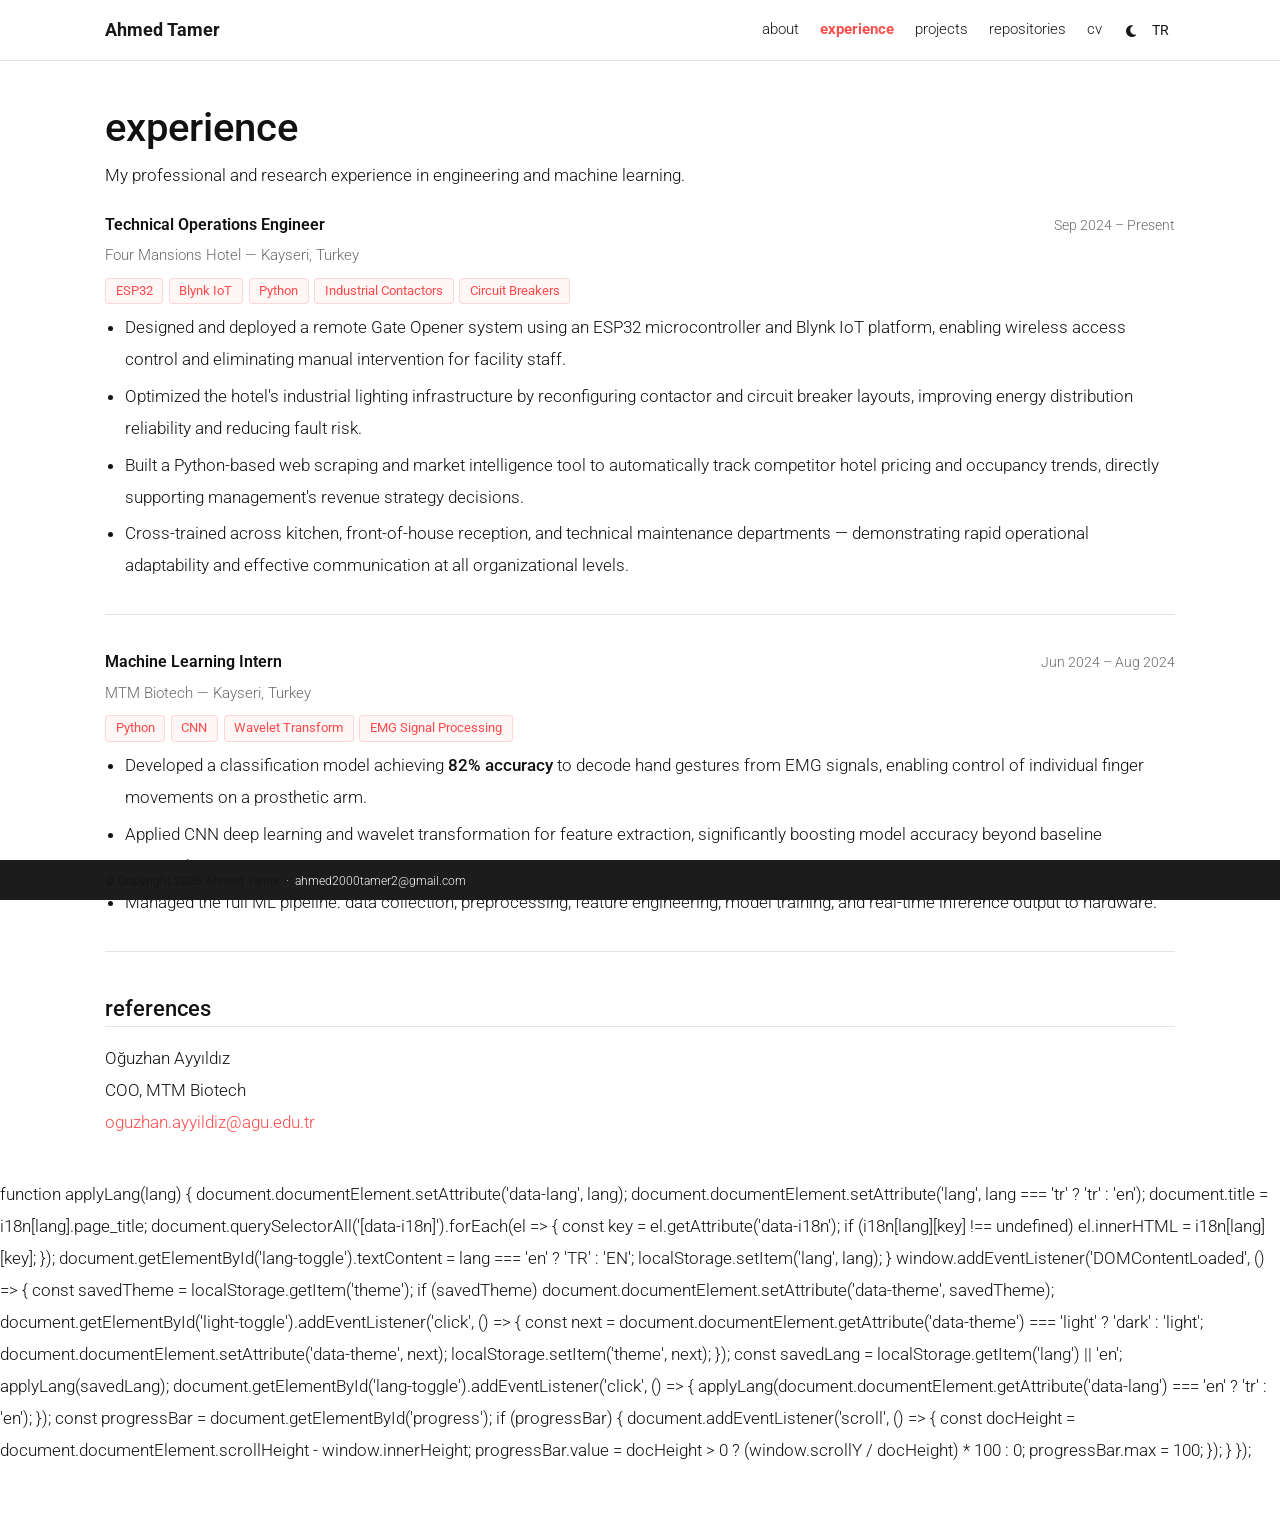
==== commit d29d83e3: "Remove inline CSS styles from experience.html Removed extensive CSS styles from the experience.html " ====
--- a/experience.html
+++ b/experience.html
@@ -10,81 +10,7 @@
   <link rel="preconnect" href="https://fonts.googleapis.com">
   <link href="https://fonts.googleapis.com/css2?family=Roboto:ital,wght@0,300;0,400;0,500;0,700;1,300;1,400&display=swap" rel="stylesheet">
   <link rel="stylesheet" href="assets/style.css"/>
-<style>
-    /* ── Global Roboto Light Override ── */
-    html, body,
-    p, li, div, span, a, td, th,
-    .post, .post article,
-    .exp-bullets, .exp-bullets li,
-    .project-desc,
-    .desc, .bio,
-    .skill-tags .tag,
-    .edu-block,
-    footer {
-      font-family: 'Roboto', sans-serif !important;
-      font-weight: 300 !important;
-      font-size: 17.28px !important;
-      line-height: 1.85 !important;   /* generous line spacing for 1070px justified layout */
-    }
-    
-    /* Headings keep a slightly heavier weight so hierarchy stays clear */
-    h1, h2, h3, h4, h5, h6,
-    .post-title,
-    .exp-title,
-    .project-name,
-    .skill-group-label,
-    .edu-degree,
-    .navbar-brand {
-      font-family: 'Roboto', sans-serif !important;
-      font-weight: 500 !important;    /* medium — still in the Roboto family */
-    }
-
-    /* Bold/strong stays readable */
-    strong, b {
-      font-family: 'Roboto', sans-serif !important;
-      font-weight: 500 !important;
-    }
-
-    /* Inline code / tech tags stay legible */
-    .tag, code, pre {
-      font-size: 15px !important;
-      line-height: 1.7 !important;
-    }
-
-    /* ── Circular Profile Image  321 × 321 px ── */
-    .profile figure img,
-    .profile img {
-      width:  321px !important;
-      height: 321px !important;
-      min-width:  321px !important;
-      min-height: 321px !important;
-      max-width:  321px !important;
-      max-height: 321px !important;
-      border-radius: 50% !important;
-      object-fit: cover !important;
-      object-position: center top !important;
-      display: block !important;
-    }
-
-    /* Give the figure a fixed size so the float doesn't collapse */
-    .profile figure {
-      width:  321px !important;
-      height: 321px !important;
-      margin: 0 0 1.25rem 1.75rem !important;
-    }
-
-    .profile {
-      float: right;
-      margin-left: 2rem;
-    }
-    /* ── Icon size fix — overrides the global "a" font-size reset above ── */
-.social .contact-icons,
-.social .contact-icons a,
-.social .contact-icons a i {
-  font-size: 3.8rem !important;  /* ← change this ONE number to resize all icons */
-  line-height: 1 !important;
-}
-  </style>
+  <script>try{document.documentElement.dataset.theme=localStorage.theme||'light'}catch(e){}</script>
 </head>
 <body class="fixed-top-nav">
 
@@ -218,7 +144,7 @@
     section_references: "referanslar", ref_role: "COO, MTM Biotech",
     footer_copy: "© Telif Hakkı 2026 Ahmed Tamer"
   }
-};
+};<script src="assets/main.js"></script>
 
 function applyLang(lang) {
   document.documentElement.setAttribute('data-lang', lang);
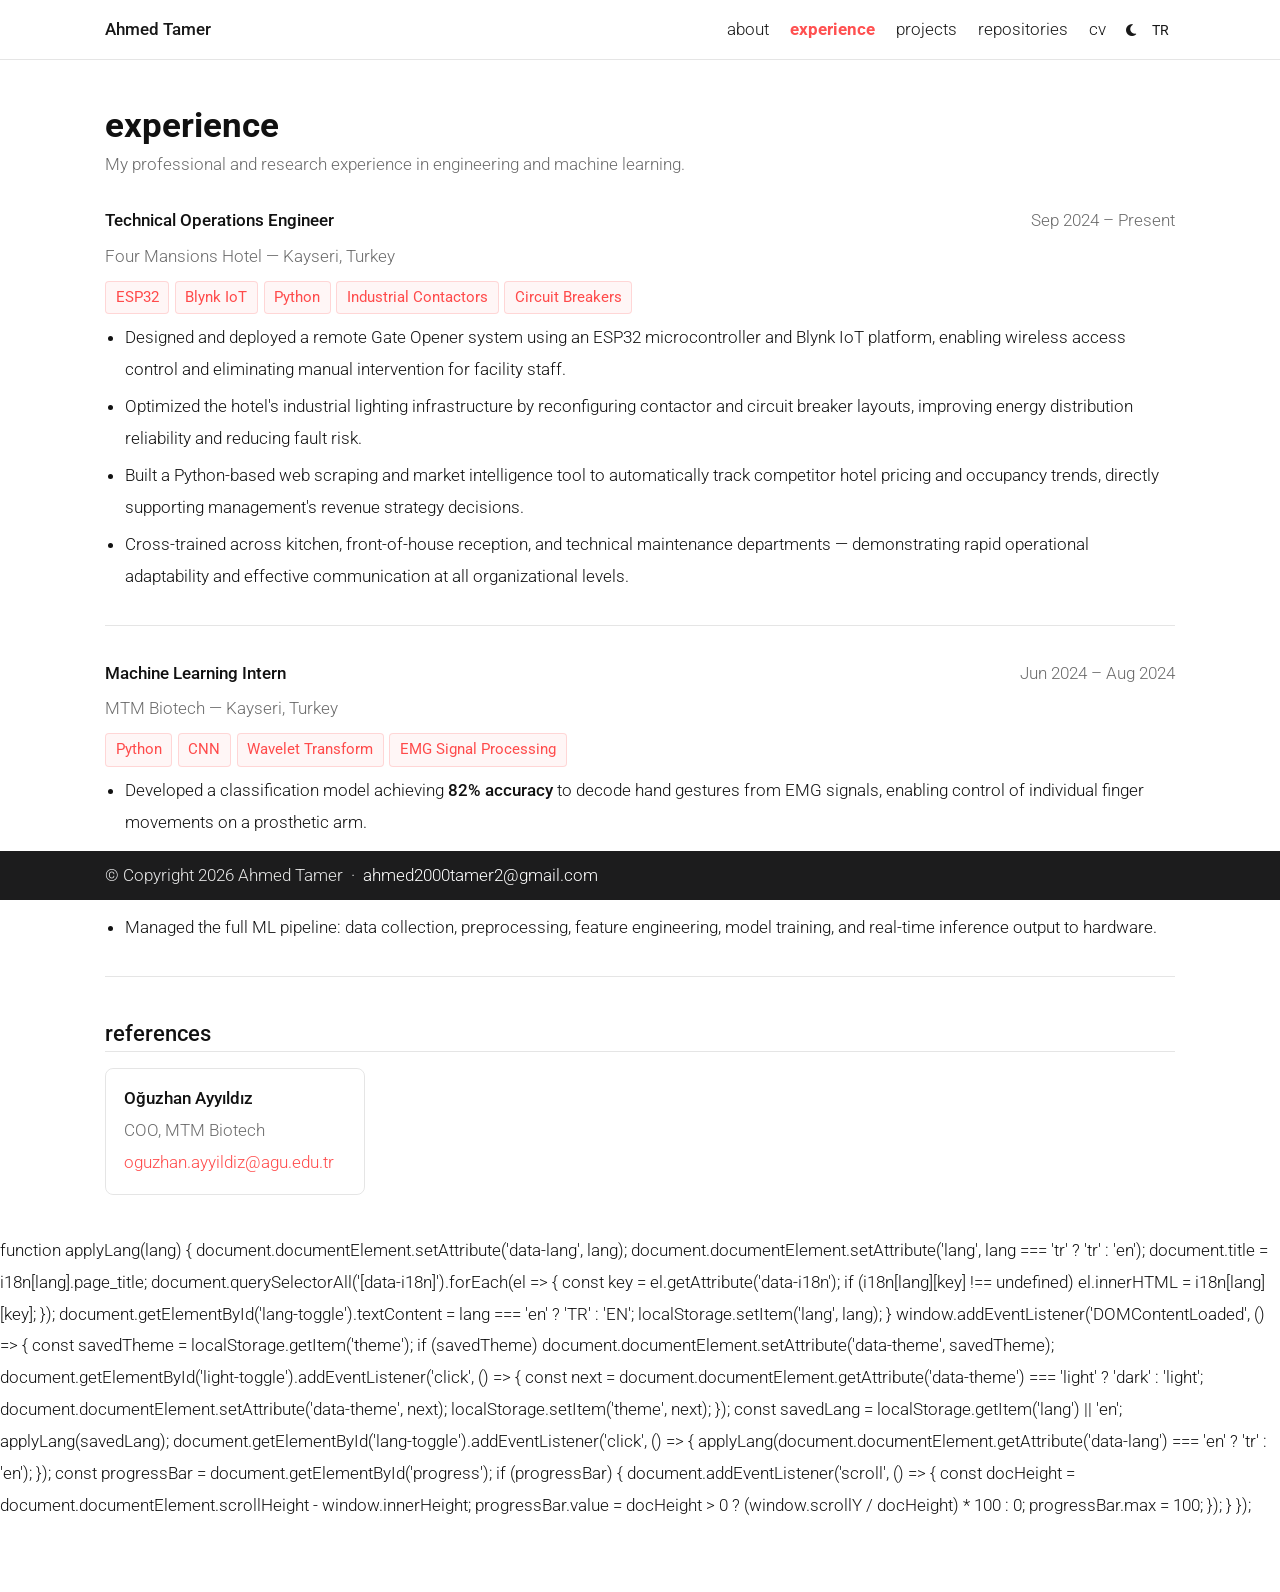
==== commit 39f789d0: "Fix script source case sensitivity in experience.html" ====
--- a/experience.html
+++ b/experience.html
@@ -144,7 +144,7 @@
     section_references: "referanslar", ref_role: "COO, MTM Biotech",
     footer_copy: "© Telif Hakkı 2026 Ahmed Tamer"
   }
-};<script src="assets/main.js"></script>
+};<script src="assets/Main.js"></script>
 
 function applyLang(lang) {
   document.documentElement.setAttribute('data-lang', lang);
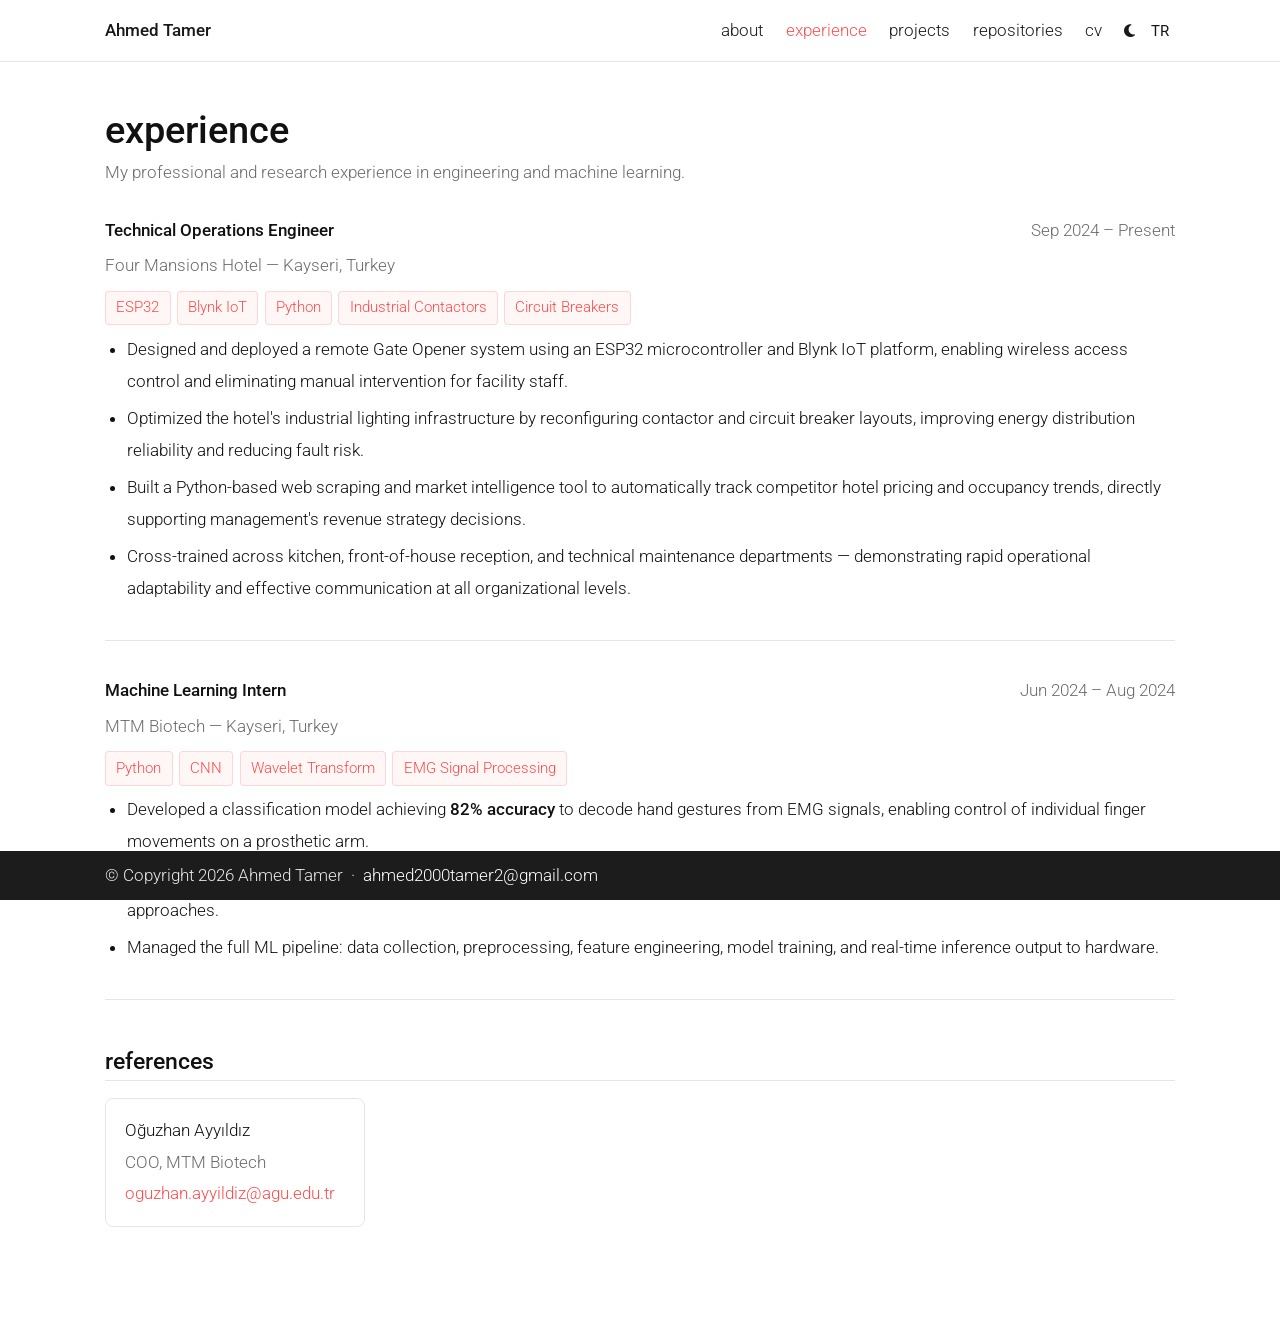
==== commit 52a63b05: "Implement global styles and profile image adjustments Added global styles for typography and profile" ====
--- a/experience.html
+++ b/experience.html
@@ -10,7 +10,81 @@
   <link rel="preconnect" href="https://fonts.googleapis.com">
   <link href="https://fonts.googleapis.com/css2?family=Roboto:ital,wght@0,300;0,400;0,500;0,700;1,300;1,400&display=swap" rel="stylesheet">
   <link rel="stylesheet" href="assets/style.css"/>
-  <script>try{document.documentElement.dataset.theme=localStorage.theme||'light'}catch(e){}</script>
+<style>
+    /* ── Global Roboto Light Override ── */
+    html, body,
+    p, li, div, span, a, td, th,
+    .post, .post article,
+    .exp-bullets, .exp-bullets li,
+    .project-desc,
+    .desc, .bio,
+    .skill-tags .tag,
+    .edu-block,
+    footer {
+      font-family: 'Roboto', sans-serif !important;
+      font-weight: 300 !important;
+      font-size: 17.28px !important;
+      line-height: 1.85 !important;   /* generous line spacing for 1070px justified layout */
+    }
+    
+    /* Headings keep a slightly heavier weight so hierarchy stays clear */
+    h1, h2, h3, h4, h5, h6,
+    .post-title,
+    .exp-title,
+    .project-name,
+    .skill-group-label,
+    .edu-degree,
+    .navbar-brand {
+      font-family: 'Roboto', sans-serif !important;
+      font-weight: 500 !important;    /* medium — still in the Roboto family */
+    }
+
+    /* Bold/strong stays readable */
+    strong, b {
+      font-family: 'Roboto', sans-serif !important;
+      font-weight: 500 !important;
+    }
+
+    /* Inline code / tech tags stay legible */
+    .tag, code, pre {
+      font-size: 15px !important;
+      line-height: 1.7 !important;
+    }
+
+    /* ── Circular Profile Image  321 × 321 px ── */
+    .profile figure img,
+    .profile img {
+      width:  321px !important;
+      height: 321px !important;
+      min-width:  321px !important;
+      min-height: 321px !important;
+      max-width:  321px !important;
+      max-height: 321px !important;
+      border-radius: 50% !important;
+      object-fit: cover !important;
+      object-position: center top !important;
+      display: block !important;
+    }
+
+    /* Give the figure a fixed size so the float doesn't collapse */
+    .profile figure {
+      width:  321px !important;
+      height: 321px !important;
+      margin: 0 0 1.25rem 1.75rem !important;
+    }
+
+    .profile {
+      float: right;
+      margin-left: 2rem;
+    }
+    /* ── Icon size fix — overrides the global "a" font-size reset above ── */
+.social .contact-icons,
+.social .contact-icons a,
+.social .contact-icons a i {
+  font-size: 3.8rem !important;  /* ← change this ONE number to resize all icons */
+  line-height: 1 !important;
+}
+  </style>
 </head>
 <body class="fixed-top-nav">
 
@@ -144,7 +218,7 @@
     section_references: "referanslar", ref_role: "COO, MTM Biotech",
     footer_copy: "© Telif Hakkı 2026 Ahmed Tamer"
   }
-};<script src="assets/Main.js"></script>
+};
 
 function applyLang(lang) {
   document.documentElement.setAttribute('data-lang', lang);
